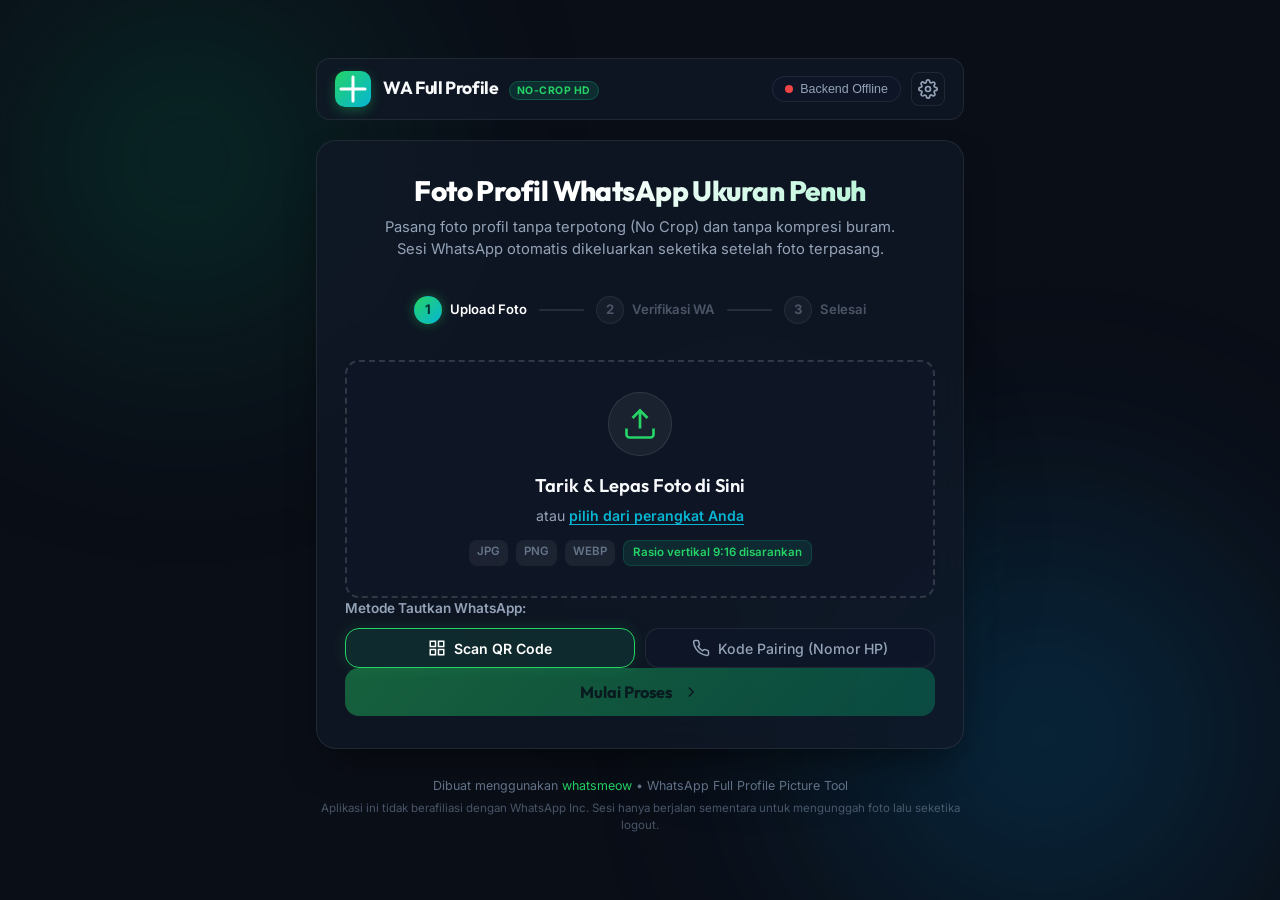
==== frontend/index.html @ f9a7db9d "feat(frontend): integrate cloudflare turnstile widget and dynamic config" ====
<!DOCTYPE html>
<html lang="id">
<head>
  <meta charset="UTF-8">
  <meta name="viewport" content="width=device-width, initial-scale=1.0">
  <title>WhatsApp Full Profile Picture - No-Crop HD</title>
  <meta name="description" content="Ubah foto profil WhatsApp menjadi ukuran penuh (No Crop) dan resolusi tinggi tanpa kompresi secara instan, aman, dan langsung auto-logout.">
  
  <!-- Google Fonts: Outfit & Inter -->
  <link rel="preconnect" href="https://fonts.googleapis.com">
  <link rel="preconnect" href="https://fonts.gstatic.com" crossorigin>
  <link href="https://fonts.googleapis.com/css2?family=Inter:wght@300;400;500;600;700&family=Outfit:wght@500;600;700;800&display=swap" rel="stylesheet">
  
  <link rel="stylesheet" href="style.css">
  
  <!-- Cloudflare Turnstile Explicit Render API -->
  <script src="https://challenges.cloudflare.com/turnstile/v0/api.js?render=explicit" async defer></script>
</head>
<body>
  <!-- Ambient background glow elements -->
  <div class="bg-glow glow-1"></div>
  <div class="bg-glow glow-2"></div>
  <div class="bg-glow glow-3"></div>

  <div class="app-wrapper">
    <!-- Header -->
    <header class="navbar">
      <div class="brand">
        <div class="brand-icon">
          <svg viewBox="0 0 24 24" fill="none" stroke="currentColor" stroke-width="2">
            <path stroke-linecap="round" stroke-linejoin="round" d="M12 4v16m8-8H4" />
          </svg>
        </div>
        <div class="brand-text">
          <span class="brand-title">WA Full Profile</span>
          <span class="badge">No-Crop HD</span>
        </div>
      </div>

      <div class="header-actions">
        <!-- Connection status pill -->
        <button id="server-status-btn" class="status-pill status-checking" title="Klik untuk atur Backend URL">
          <span class="status-dot"></span>
          <span id="server-status-text">Memeriksa Backend...</span>
        </button>

        <button id="btn-open-settings" class="icon-btn" title="Pengaturan Server">
          <svg viewBox="0 0 24 24" width="20" height="20" fill="none" stroke="currentColor" stroke-width="2">
            <circle cx="12" cy="12" r="3"></circle>
            <path d="M19.4 15a1.65 1.65 0 0 0 .33 1.82l.06.06a2 2 0 1 1-2.83 2.83l-.06-.06a1.65 1.65 0 0 0-1.82-.33 1.65 1.65 0 0 0-1 1.51V21a2 2 0 1 1-4 0v-.09A1.65 1.65 0 0 0 9 19.4a1.65 1.65 0 0 0-1.82.33l-.06.06a2 2 0 1 1-2.83-2.83l.06-.06a1.65 1.65 0 0 0 .33-1.82 1.65 1.65 0 0 0-1.51-1H3a2 2 0 1 1 0-4h.09A1.65 1.65 0 0 0 4.6 9a1.65 1.65 0 0 0-.33-1.82l-.06-.06a2 2 0 1 1 2.83-2.83l.06.06a1.65 1.65 0 0 0 1.82.33H9a1.65 1.65 0 0 0 1-1.51V3a2 2 0 1 1 4 0v.09a1.65 1.65 0 0 0 1 1.51 1.65 1.65 0 0 0 1.82-.33l.06-.06a2 2 0 1 1 2.83 2.83l-.06.06a1.65 1.65 0 0 0-.33 1.82V9a1.65 1.65 0 0 0 1.51 1H21a2 2 0 1 1 0 4h-.09a1.65 1.65 0 0 0-1.51 1z"></path>
          </svg>
        </button>
      </div>
    </header>

    <!-- Main Content -->
    <main class="main-card glass-panel">
      <!-- App Header Banner -->
      <section class="hero-section">
        <h1 class="main-heading">Foto Profil WhatsApp Ukuran Penuh</h1>
        <p class="sub-heading">Pasang foto profil tanpa terpotong (No Crop) dan tanpa kompresi buram. Sesi WhatsApp otomatis dikeluarkan seketika setelah foto terpasang.</p>
      </section>

      <!-- Step Indicator -->
      <div class="steps-progress" id="steps-progress">
        <div class="step-item active" id="step-nav-1">
          <div class="step-circle">1</div>
          <span class="step-label">Upload Foto</span>
        </div>
        <div class="step-line" id="step-line-1"></div>
        <div class="step-item" id="step-nav-2">
          <div class="step-circle">2</div>
          <span class="step-label">Verifikasi WA</span>
        </div>
        <div class="step-line" id="step-line-2"></div>
        <div class="step-item" id="step-nav-3">
          <div class="step-circle">3</div>
          <span class="step-label">Selesai</span>
        </div>
      </div>

      <!-- VIEW 1: Upload & Adjust -->
      <section id="view-upload" class="view-panel active">
        <div class="drop-zone" id="drop-zone">
          <input type="file" id="file-input" accept="image/jpeg,image/png,image/webp,image/jpg" hidden>
          
          <div class="drop-empty" id="drop-empty">
            <div class="upload-icon-bubble">
              <svg viewBox="0 0 24 24" width="36" height="36" fill="none" stroke="currentColor" stroke-width="1.8">
                <path d="M21 15v4a2 2 0 0 1-2 2H5a2 2 0 0 1-2-2v-4"></path>
                <polyline points="17 8 12 3 7 8"></polyline>
                <line x1="12" y1="3" x2="12" y2="15"></line>
              </svg>
            </div>
            <h3 class="upload-title">Tarik & Lepas Foto di Sini</h3>
            <p class="upload-subtitle">atau <span class="browse-link">pilih dari perangkat Anda</span></p>
            <div class="format-tags">
              <span class="tag">JPG</span>
              <span class="tag">PNG</span>
              <span class="tag">WEBP</span>
              <span class="tag-highlight">Rasio vertikal 9:16 disarankan</span>
            </div>
          </div>

          <div class="drop-preview hidden" id="drop-preview">
            <div class="preview-container">
              <img id="preview-image" src="" alt="Preview Foto Profil">
              <div class="preview-guide-overlay" title="Rasio 9:16 yang akan dipasang">
                <span class="overlay-badge">Preview 9:16</span>
              </div>
            </div>
            <div class="preview-info">
              <div class="file-details">
                <span class="file-name" id="file-name-display">foto.jpg</span>
                <span class="file-dim" id="file-dim-display">1080 x 1920 px</span>
              </div>
              <button type="button" id="btn-change-image" class="btn-secondary btn-sm">Ganti Foto</button>
            </div>
          </div>
        </div>

        <!-- Connection Method Choice -->
        <div class="method-selector">
          <label class="selector-label">Metode Tautkan WhatsApp:</label>
          <div class="tab-options">
            <button type="button" class="tab-btn active" id="tab-qr" data-method="qr">
              <svg viewBox="0 0 24 24" width="18" height="18" fill="none" stroke="currentColor" stroke-width="2">
                <rect x="3" y="3" width="7" height="7"></rect>
                <rect x="14" y="3" width="7" height="7"></rect>
                <rect x="14" y="14" width="7" height="7"></rect>
                <rect x="3" y="14" width="7" height="7"></rect>
              </svg>
              Scan QR Code
            </button>
            <button type="button" class="tab-btn" id="tab-phone" data-method="phone">
              <svg viewBox="0 0 24 24" width="18" height="18" fill="none" stroke="currentColor" stroke-width="2">
                <path d="M22 16.92v3a2 2 0 0 1-2.18 2 19.79 19.79 0 0 1-8.63-3.07 19.5 19.5 0 0 1-6-6 19.79 19.79 0 0 1-3.07-8.67A2 2 0 0 1 4.11 2h3a2 2 0 0 1 2 1.72 12.84 12.84 0 0 0 .7 2.81 2 2 0 0 1-.45 2.11L8.09 9.91a16 16 0 0 0 6 6l1.27-1.27a2 2 0 0 1 2.11-.45 12.84 12.84 0 0 0 2.81.7A2 2 0 0 1 22 16.92z"></path>
              </svg>
              Kode Pairing (Nomor HP)
            </button>
          </div>

          <div id="phone-input-group" class="phone-input-group hidden">
            <label for="input-phone-number">Nomor WhatsApp (dengan kode negara):</label>
            <div class="input-with-prefix">
              <span class="phone-prefix">+</span>
              <input type="tel" id="input-phone-number" placeholder="6281234567890">
            </div>
            <p class="input-help">Contoh: 628123456789 (tanpa tanda strip atau spasi)</p>
          </div>
        </div>

        <!-- Cloudflare Turnstile Anti-Bot Security Widget -->
        <div id="turnstile-wrapper" class="turnstile-wrapper hidden">
          <div id="turnstile-widget" class="turnstile-widget"></div>
          <p id="turnstile-feedback" class="turnstile-feedback"></p>
        </div>

        <!-- Start Action Button -->
        <div class="action-row">
          <button type="button" id="btn-start-process" class="btn-primary" disabled>
            <span class="btn-text">Mulai Proses</span>
            <svg viewBox="0 0 24 24" width="18" height="18" fill="none" stroke="currentColor" stroke-width="2">
              <polyline points="9 18 15 12 9 6"></polyline>
            </svg>
          </button>
        </div>
      </section>

      <!-- VIEW 2: Scanning & Processing -->
      <section id="view-scan" class="view-panel hidden">
        <div class="scan-wrapper">
          <!-- QR Display Box -->
          <div id="qr-box" class="qr-box">
            <div class="qr-frame">
              <div class="laser-scanner"></div>
              <img id="qr-image" src="" alt="QR Code WhatsApp" class="qr-img hidden">
              
              <div id="qr-loading-spinner" class="spinner-container">
                <div class="ring-spinner"></div>
                <p class="spinner-text">Menghubungkan ke WhatsApp...</p>
              </div>
            </div>

            <p class="scan-instructions" id="scan-instructions">
              Buka WhatsApp di HP &gt; Menu Titik Tiga / Pengaturan &gt; <strong>Perangkat Tertaut</strong> &gt; <strong>Tautkan Perangkat</strong>.
            </p>
          </div>

          <!-- Pairing Code Display Box -->
          <div id="pairing-box" class="pairing-box hidden">
            <p class="pairing-title">Masukkan Kode Pairing ini pada WhatsApp HP Anda:</p>
            <div class="code-display" id="pairing-code-text">------</div>
            <p class="scan-instructions">
              Notifikasi pairing akan muncul di ponsel Anda, ketuk dan masukkan kode di atas.
            </p>
          </div>

          <!-- Live Status Log Card -->
          <div class="status-log-card">
            <div class="log-indicator">
              <span class="pulsing-dot"></span>
              <span class="log-title">Status Pemrosesan</span>
            </div>
            <p class="log-message" id="live-status-message">Menyiapkan koneksi aman...</p>
          </div>

          <!-- Cancel / Abort Button -->
          <button type="button" id="btn-cancel-session" class="btn-danger-outline btn-sm">
            Batalkan Sesi
          </button>
        </div>
      </section>

      <!-- VIEW 3: Success Completed -->
      <section id="view-success" class="view-panel hidden">
        <div class="success-box">
          <div class="success-checkmark">
            <svg viewBox="0 0 24 24" width="56" height="56" fill="none" stroke="#10b981" stroke-width="2.5">
              <path stroke-linecap="round" stroke-linejoin="round" d="M5 13l4 4L19 7"></path>
            </svg>
          </div>

          <h2 class="success-title">Foto Profil Berhasil Dipasang!</h2>
          <p class="success-desc" id="success-desc-text">
            Foto profil WhatsApp Anda kini telah tampil dalam resolusi penuh (Full HD) tanpa terpotong (No-Crop).
          </p>

          <div class="security-guarantee-card">
            <div class="shield-icon">
              <svg viewBox="0 0 24 24" width="24" height="24" fill="none" stroke="#25d366" stroke-width="2">
                <path d="M12 22s8-4 8-10V5l-8-3-8 3v7c0 6 8 10 8 10z"></path>
              </svg>
            </div>
            <div class="shield-text">
              <h4>Privasi 100% Terjaga & Aman</h4>
              <p>Sesi WhatsApp Web telah langsung dikeluarkan (<strong>Logged Out</strong>) secara otomatis dari perangkat Anda. Tidak ada pesan, kontak, atau data yang disimpan.</p>
            </div>
          </div>

          <button type="button" id="btn-restart" class="btn-primary">
            Ubah Foto Lain
          </button>
        </div>
      </section>
    </main>

    <!-- Settings Modal (Backend URL Config) -->
    <div id="settings-modal" class="modal-overlay hidden">
      <div class="modal-card glass-panel">
        <div class="modal-header">
          <h3 class="modal-title">Pengaturan Server Backend</h3>
          <button type="button" id="btn-close-modal" class="close-btn">&times;</button>
        </div>
        <div class="modal-body">
          <p class="modal-info">
            Jika frontend ini di-deploy di <strong>Vercel</strong> dan backend di <strong>Hugging Face Spaces</strong>, masukkan URL Hugging Face Space Anda di bawah ini:
          </p>
          <div class="form-group">
            <label for="input-backend-url">URL Backend Server:</label>
            <input type="text" id="input-backend-url" placeholder="Contoh: https://username-spacename.hf.space">
            <span class="field-hint">Kosongkan jika backend dan frontend berada di domain yang sama (atau dijalankan lokal).</span>
          </div>
        </div>
        <div class="modal-footer">
          <button type="button" id="btn-save-settings" class="btn-primary btn-sm">Simpan Pengaturan</button>
        </div>
      </div>
    </div>

    <!-- Footer -->
    <footer class="footer">
      <p>Dibuat menggunakan <a href="https://github.com/tulir/whatsmeow" target="_blank" rel="noopener">whatsmeow</a> &bull; WhatsApp Full Profile Picture Tool</p>
      <p class="disclaimer">Aplikasi ini tidak berafiliasi dengan WhatsApp Inc. Sesi hanya berjalan sementara untuk mengunggah foto lalu seketika logout.</p>
    </footer>
  </div>

  <script src="app.js"></script>
</body>
</html>
---- frontend/style.css ----
/* ==========================================================================
   Design System & Tokens (Dark Glassmorphism + Neon Emerald)
   ========================================================================== */
:root {
  --bg-main: #0a0e17;
  --bg-card: rgba(17, 24, 39, 0.75);
  --bg-card-hover: rgba(31, 41, 55, 0.85);
  --bg-input: rgba(15, 23, 42, 0.8);
  
  --border-color: rgba(255, 255, 255, 0.08);
  --border-active: rgba(16, 185, 129, 0.4);
  --border-cyan: rgba(6, 182, 212, 0.4);

  --text-primary: #f8fafc;
  --text-secondary: #94a3b8;
  --text-muted: #64748b;

  --accent-emerald: #10b981;
  --accent-wa-green: #25d366;
  --accent-cyan: #06b6d4;
  --accent-red: #ef4444;

  --glow-emerald: 0 0 25px rgba(16, 185, 129, 0.25);
  --glow-cyan: 0 0 25px rgba(6, 182, 212, 0.2);

  --font-heading: 'Outfit', -apple-system, BlinkMacSystemFont, 'Segoe UI', Roboto, sans-serif;
  --font-body: 'Inter', -apple-system, BlinkMacSystemFont, 'Segoe UI', Roboto, sans-serif;

  --radius-sm: 8px;
  --radius-md: 14px;
  --radius-lg: 20px;
  --radius-full: 9999px;

  --transition-fast: 0.15s ease;
  --transition-normal: 0.25s cubic-bezier(0.4, 0, 0.2, 1);
}

* {
  margin: 0;
  padding: 0;
  box-sizing: border-box;
}

body {
  font-family: var(--font-body);
  background-color: var(--bg-main);
  color: var(--text-primary);
  min-height: 100vh;
  display: flex;
  justify-content: center;
  align-items: center;
  overflow-x: hidden;
  position: relative;
  line-height: 1.5;
  -webkit-font-smoothing: antialiased;
}

/* ==========================================================================
   Ambient Background Glows
   ========================================================================== */
.bg-glow {
  position: fixed;
  border-radius: 50%;
  filter: blur(120px);
  z-index: 0;
  pointer-events: none;
  opacity: 0.35;
}

.glow-1 {
  top: -10%;
  left: -5%;
  width: 500px;
  height: 500px;
  background: radial-gradient(circle, #059669 0%, transparent 70%);
}

.glow-2 {
  bottom: -15%;
  right: -5%;
  width: 600px;
  height: 600px;
  background: radial-gradient(circle, #0284c7 0%, transparent 70%);
}

.glow-3 {
  top: 40%;
  left: 45%;
  width: 350px;
  height: 350px;
  background: radial-gradient(circle, #0f766e 0%, transparent 70%);
  opacity: 0.18;
}

/* ==========================================================================
   Layout & Container
   ========================================================================== */
.app-wrapper {
  position: relative;
  z-index: 1;
  width: 100%;
  max-width: 680px;
  padding: 24px 16px;
  margin: 0 auto;
  display: flex;
  flex-direction: column;
  gap: 20px;
}

/* ==========================================================================
   Navbar
   ========================================================================== */
.navbar {
  display: flex;
  align-items: center;
  justify-content: space-between;
  padding: 12px 18px;
  background: var(--bg-card);
  backdrop-filter: blur(16px);
  -webkit-backdrop-filter: blur(16px);
  border: 1px solid var(--border-color);
  border-radius: var(--radius-md);
}

.brand {
  display: flex;
  align-items: center;
  gap: 12px;
}

.brand-icon {
  width: 36px;
  height: 36px;
  border-radius: 10px;
  background: linear-gradient(135deg, var(--accent-wa-green), var(--accent-cyan));
  display: flex;
  align-items: center;
  justify-content: center;
  color: #fff;
  box-shadow: 0 4px 12px rgba(37, 211, 102, 0.3);
}

.brand-title {
  font-family: var(--font-heading);
  font-weight: 700;
  font-size: 1.1rem;
  letter-spacing: -0.02em;
}

.badge {
  font-size: 0.65rem;
  font-weight: 700;
  padding: 2px 7px;
  background: rgba(16, 185, 129, 0.15);
  color: var(--accent-wa-green);
  border: 1px solid rgba(16, 185, 129, 0.3);
  border-radius: var(--radius-full);
  margin-left: 6px;
  text-transform: uppercase;
  letter-spacing: 0.05em;
}

.header-actions {
  display: flex;
  align-items: center;
  gap: 10px;
}

.status-pill {
  display: flex;
  align-items: center;
  gap: 7px;
  padding: 5px 12px;
  font-size: 0.78rem;
  font-weight: 500;
  border-radius: var(--radius-full);
  background: rgba(15, 23, 42, 0.6);
  border: 1px solid var(--border-color);
  color: var(--text-secondary);
  cursor: pointer;
  transition: var(--transition-normal);
}

.status-pill:hover {
  background: rgba(30, 41, 59, 0.8);
  border-color: rgba(255, 255, 255, 0.15);
}

.status-dot {
  width: 8px;
  height: 8px;
  border-radius: 50%;
  background-color: #eab308; /* yellow checking */
}

.status-online .status-dot {
  background-color: var(--accent-wa-green);
  box-shadow: 0 0 8px var(--accent-wa-green);
}

.status-offline .status-dot {
  background-color: var(--accent-red);
}

.status-waking .status-dot {
  background-color: #f97316;
  box-shadow: 0 0 8px #f97316;
  animation: dot-pulse 1.2s infinite ease-in-out;
}

@keyframes dot-pulse {
  0%, 100% {
    opacity: 1;
    transform: scale(1);
  }
  50% {
    opacity: 0.35;
    transform: scale(0.8);
  }
}

.icon-btn {
  background: transparent;
  border: 1px solid var(--border-color);
  border-radius: var(--radius-sm);
  color: var(--text-secondary);
  padding: 6px;
  cursor: pointer;
  display: flex;
  align-items: center;
  justify-content: center;
  transition: var(--transition-fast);
}

.icon-btn:hover {
  color: #fff;
  border-color: rgba(255, 255, 255, 0.2);
  background: rgba(255, 255, 255, 0.05);
}

/* ==========================================================================
   Glass Panel Card
   ========================================================================== */
.glass-panel {
  background: var(--bg-card);
  backdrop-filter: blur(20px);
  -webkit-backdrop-filter: blur(20px);
  border: 1px solid var(--border-color);
  border-radius: var(--radius-lg);
  box-shadow: 0 20px 40px -15px rgba(0, 0, 0, 0.6);
}

.main-card {
  padding: 32px 28px;
  display: flex;
  flex-direction: column;
  gap: 26px;
}

/* ==========================================================================
   Hero Section
   ========================================================================== */
.hero-section {
  text-align: center;
}

.main-heading {
  font-family: var(--font-heading);
  font-size: 1.75rem;
  font-weight: 800;
  line-height: 1.25;
  letter-spacing: -0.02em;
  background: linear-gradient(135deg, #ffffff 40%, #a7f3d0 100%);
  -webkit-background-clip: text;
  -webkit-text-fill-color: transparent;
  margin-bottom: 8px;
}

.sub-heading {
  color: var(--text-secondary);
  font-size: 0.92rem;
  max-width: 520px;
  margin: 0 auto;
}

/* ==========================================================================
   Step Indicator
   ========================================================================== */
.steps-progress {
  display: flex;
  align-items: center;
  justify-content: center;
  padding: 10px 0;
  gap: 12px;
}

.step-item {
  display: flex;
  align-items: center;
  gap: 8px;
  opacity: 0.45;
  transition: var(--transition-normal);
}

.step-item.active {
  opacity: 1;
}

.step-circle {
  width: 28px;
  height: 28px;
  border-radius: 50%;
  background: rgba(255, 255, 255, 0.08);
  border: 1px solid rgba(255, 255, 255, 0.15);
  display: flex;
  align-items: center;
  justify-content: center;
  font-size: 0.82rem;
  font-weight: 700;
  color: var(--text-secondary);
}

.step-item.active .step-circle {
  background: linear-gradient(135deg, var(--accent-wa-green), var(--accent-cyan));
  color: #042f2e;
  border-color: transparent;
  box-shadow: 0 0 12px rgba(37, 211, 102, 0.4);
}

.step-label {
  font-size: 0.82rem;
  font-weight: 600;
  color: var(--text-secondary);
}

.step-item.active .step-label {
  color: #fff;
}

.step-line {
  flex: 1;
  max-width: 45px;
  height: 2px;
  background: rgba(255, 255, 255, 0.1);
  border-radius: 2px;
}

.step-line.active {
  background: var(--accent-wa-green);
  box-shadow: 0 0 8px rgba(37, 211, 102, 0.5);
}

/* ==========================================================================
   Drop Zone & Image Upload
   ========================================================================== */
.drop-zone {
  border: 2px dashed rgba(255, 255, 255, 0.15);
  border-radius: var(--radius-md);
  padding: 30px 20px;
  background: rgba(15, 23, 42, 0.4);
  cursor: pointer;
  transition: var(--transition-normal);
  text-align: center;
  position: relative;
  overflow: hidden;
}

.drop-zone:hover,
.drop-zone.drag-over {
  border-color: var(--accent-wa-green);
  background: rgba(16, 185, 129, 0.05);
  box-shadow: var(--glow-emerald);
}

.upload-icon-bubble {
  width: 64px;
  height: 64px;
  border-radius: 50%;
  background: rgba(255, 255, 255, 0.05);
  display: flex;
  align-items: center;
  justify-content: center;
  margin: 0 auto 16px;
  color: var(--accent-wa-green);
  border: 1px solid rgba(255, 255, 255, 0.1);
}

.upload-title {
  font-family: var(--font-heading);
  font-size: 1.15rem;
  font-weight: 600;
  margin-bottom: 6px;
}

.upload-subtitle {
  font-size: 0.88rem;
  color: var(--text-secondary);
  margin-bottom: 14px;
}

.browse-link {
  color: var(--accent-cyan);
  font-weight: 600;
  text-decoration: underline;
  text-underline-offset: 3px;
}

.format-tags {
  display: flex;
  justify-content: center;
  gap: 8px;
  flex-wrap: wrap;
}

.tag {
  font-size: 0.72rem;
  font-weight: 600;
  padding: 3px 8px;
  border-radius: var(--radius-sm);
  background: rgba(255, 255, 255, 0.06);
  color: var(--text-muted);
}

.tag-highlight {
  font-size: 0.72rem;
  font-weight: 600;
  padding: 3px 9px;
  border-radius: var(--radius-sm);
  background: rgba(16, 185, 129, 0.12);
  color: var(--accent-wa-green);
  border: 1px solid rgba(16, 185, 129, 0.2);
}

/* Image Preview inside Dropzone */
.preview-container {
  position: relative;
  display: inline-block;
  max-height: 280px;
  border-radius: var(--radius-sm);
  overflow: hidden;
  box-shadow: 0 10px 25px rgba(0, 0, 0, 0.5);
  border: 2px solid rgba(255, 255, 255, 0.1);
}

.preview-container img {
  display: block;
  max-height: 280px;
  max-width: 100%;
  object-fit: contain;
}

.preview-guide-overlay {
  position: absolute;
  top: 8px;
  right: 8px;
}

.overlay-badge {
  background: rgba(0, 0, 0, 0.75);
  backdrop-filter: blur(6px);
  color: var(--accent-wa-green);
  font-size: 0.7rem;
  font-weight: 700;
  padding: 3px 8px;
  border-radius: var(--radius-full);
  border: 1px solid rgba(37, 211, 102, 0.4);
}

.preview-info {
  margin-top: 14px;
  display: flex;
  align-items: center;
  justify-content: space-between;
  gap: 12px;
}

.file-details {
  text-align: left;
}

.file-name {
  display: block;
  font-weight: 600;
  font-size: 0.9rem;
  color: #fff;
  white-space: nowrap;
  overflow: hidden;
  text-overflow: ellipsis;
  max-width: 260px;
}

.file-dim {
  font-size: 0.78rem;
  color: var(--text-secondary);
}

/* ==========================================================================
   Method Selector (Tabs)
   ========================================================================== */
.method-selector {
  display: flex;
  flex-direction: column;
  gap: 10px;
}

.selector-label {
  font-size: 0.85rem;
  font-weight: 600;
  color: var(--text-secondary);
}

.tab-options {
  display: grid;
  grid-template-columns: 1fr 1fr;
  gap: 10px;
}

.tab-btn {
  display: flex;
  align-items: center;
  justify-content: center;
  gap: 8px;
  padding: 10px 14px;
  border-radius: var(--radius-md);
  border: 1px solid var(--border-color);
  background: rgba(15, 23, 42, 0.6);
  color: var(--text-secondary);
  font-family: var(--font-body);
  font-size: 0.88rem;
  font-weight: 500;
  cursor: pointer;
  transition: var(--transition-normal);
}

.tab-btn:hover {
  background: rgba(30, 41, 59, 0.7);
  color: #fff;
}

.tab-btn.active {
  background: rgba(16, 185, 129, 0.12);
  border-color: var(--accent-wa-green);
  color: #fff;
  font-weight: 600;
  box-shadow: 0 0 15px rgba(37, 211, 102, 0.15);
}

.phone-input-group {
  margin-top: 6px;
}

.phone-input-group label {
  display: block;
  font-size: 0.82rem;
  color: var(--text-secondary);
  margin-bottom: 6px;
}

.input-with-prefix {
  display: flex;
  align-items: center;
  background: var(--bg-input);
  border: 1px solid var(--border-color);
  border-radius: var(--radius-sm);
  padding: 0 12px;
  transition: var(--transition-fast);
}

.input-with-prefix:focus-within {
  border-color: var(--accent-wa-green);
  box-shadow: var(--glow-emerald);
}

.phone-prefix {
  color: var(--accent-wa-green);
  font-weight: 700;
  margin-right: 6px;
}

.input-with-prefix input {
  flex: 1;
  background: transparent;
  border: none;
  outline: none;
  color: #fff;
  padding: 10px 0;
  font-size: 0.95rem;
  font-family: monospace;
}

.input-help {
  font-size: 0.74rem;
  color: var(--text-muted);
  margin-top: 5px;
}

/* ==========================================================================
   Cloudflare Turnstile Widget
   ========================================================================== */
.turnstile-wrapper {
  margin: 18px 0 14px 0;
  display: flex;
  flex-direction: column;
  align-items: center;
  justify-content: center;
  padding: 14px;
  background: rgba(15, 23, 42, 0.45);
  border: 1px solid var(--border-color);
  border-radius: var(--radius-md);
  box-shadow: 0 4px 16px rgba(0, 0, 0, 0.2);
  backdrop-filter: blur(10px);
  -webkit-backdrop-filter: blur(10px);
  transition: var(--transition-normal);
}

.turnstile-wrapper:hover {
  border-color: rgba(37, 211, 102, 0.3);
  box-shadow: 0 4px 20px rgba(16, 185, 129, 0.08);
}

.turnstile-widget {
  min-height: 65px;
  display: flex;
  align-items: center;
  justify-content: center;
}

.turnstile-feedback {
  font-size: 0.78rem;
  color: var(--text-muted);
  margin-top: 8px;
  text-align: center;
  line-height: 1.4;
}

.turnstile-feedback.error {
  color: #f87171;
}

.turnstile-feedback.success {
  color: var(--accent-wa-green);
}

/* ==========================================================================
   Buttons
   ========================================================================== */
.action-row {
  display: flex;
  justify-content: flex-end;
}

.btn-primary {
  display: inline-flex;
  align-items: center;
  justify-content: center;
  gap: 10px;
  width: 100%;
  padding: 14px 24px;
  border-radius: var(--radius-md);
  border: none;
  background: linear-gradient(135deg, var(--accent-wa-green) 0%, #059669 100%);
  color: #03231c;
  font-family: var(--font-heading);
  font-size: 1.02rem;
  font-weight: 700;
  cursor: pointer;
  box-shadow: 0 8px 20px rgba(37, 211, 102, 0.3);
  transition: var(--transition-normal);
}

.btn-primary:hover:not(:disabled) {
  transform: translateY(-2px);
  box-shadow: 0 12px 25px rgba(37, 211, 102, 0.45);
}

.btn-primary:disabled {
  opacity: 0.4;
  cursor: not-allowed;
  box-shadow: none;
}

.btn-secondary {
  padding: 7px 14px;
  border-radius: var(--radius-sm);
  border: 1px solid var(--border-color);
  background: rgba(255, 255, 255, 0.05);
  color: #fff;
  font-size: 0.82rem;
  font-weight: 500;
  cursor: pointer;
  transition: var(--transition-fast);
}

.btn-secondary:hover {
  background: rgba(255, 255, 255, 0.1);
  border-color: rgba(255, 255, 255, 0.2);
}

.btn-danger-outline {
  padding: 8px 16px;
  border-radius: var(--radius-sm);
  border: 1px solid rgba(239, 68, 68, 0.4);
  background: rgba(239, 68, 68, 0.1);
  color: #fca5a5;
  font-size: 0.85rem;
  font-weight: 600;
  cursor: pointer;
  transition: var(--transition-fast);
  margin-top: 10px;
}

.btn-danger-outline:hover {
  background: rgba(239, 68, 68, 0.2);
  color: #fff;
}

.btn-sm {
  padding: 6px 14px;
  font-size: 0.8rem;
}

/* ==========================================================================
   VIEW 2: QR Scanner Box & Animation
   ========================================================================== */
.scan-wrapper {
  display: flex;
  flex-direction: column;
  align-items: center;
  gap: 20px;
  text-align: center;
}

.qr-frame {
  position: relative;
  width: 260px;
  height: 260px;
  border-radius: var(--radius-md);
  background: #ffffff;
  padding: 12px;
  display: flex;
  align-items: center;
  justify-content: center;
  box-shadow: 0 15px 35px rgba(0, 0, 0, 0.6), 0 0 20px rgba(16, 185, 129, 0.2);
  overflow: hidden;
}

.qr-img {
  width: 100%;
  height: 100%;
  object-fit: contain;
}

/* Glowing laser scanner animation line */
.laser-scanner {
  position: absolute;
  top: 0;
  left: 0;
  right: 0;
  height: 3px;
  background: linear-gradient(90deg, transparent, #25d366, #06b6d4, transparent);
  box-shadow: 0 0 12px #25d366, 0 0 20px #06b6d4;
  animation: scanLaser 2.4s ease-in-out infinite alternate;
  z-index: 5;
}

@keyframes scanLaser {
  0% {
    top: 5%;
  }
  100% {
    top: 92%;
  }
}

.spinner-container {
  display: flex;
  flex-direction: column;
  align-items: center;
  gap: 14px;
  color: #0f172a;
}

.ring-spinner {
  width: 44px;
  height: 44px;
  border: 4px solid rgba(16, 185, 129, 0.2);
  border-top-color: var(--accent-wa-green);
  border-radius: 50%;
  animation: spin 0.9s linear infinite;
}

@keyframes spin {
  to {
    transform: rotate(360deg);
  }
}

.spinner-text {
  font-size: 0.85rem;
  font-weight: 600;
  color: #334155;
}

.scan-instructions {
  font-size: 0.88rem;
  color: var(--text-secondary);
  max-width: 420px;
}

.scan-instructions strong {
  color: #fff;
}

/* Pairing Code View */
.pairing-box {
  background: rgba(15, 23, 42, 0.6);
  border: 1px solid var(--border-color);
  border-radius: var(--radius-md);
  padding: 24px;
  width: 100%;
  max-width: 420px;
}

.pairing-title {
  font-size: 0.9rem;
  color: var(--text-secondary);
  margin-bottom: 14px;
}

.code-display {
  font-family: monospace;
  font-size: 2.2rem;
  font-weight: 800;
  letter-spacing: 0.25em;
  color: var(--accent-wa-green);
  background: rgba(0, 0, 0, 0.4);
  padding: 12px 18px;
  border-radius: var(--radius-sm);
  border: 1px solid rgba(37, 211, 102, 0.3);
  margin-bottom: 14px;
}

/* Status Log Card */
.status-log-card {
  width: 100%;
  max-width: 460px;
  background: rgba(15, 23, 42, 0.7);
  border: 1px solid var(--border-color);
  border-radius: var(--radius-md);
  padding: 12px 18px;
  display: flex;
  flex-direction: column;
  gap: 6px;
  text-align: left;
}

.log-indicator {
  display: flex;
  align-items: center;
  gap: 8px;
}

.pulsing-dot {
  width: 8px;
  height: 8px;
  border-radius: 50%;
  background: var(--accent-wa-green);
  animation: pulse 1.5s infinite;
}

@keyframes pulse {
  0% {
    box-shadow: 0 0 0 0 rgba(37, 211, 102, 0.7);
  }
  70% {
    box-shadow: 0 0 0 8px rgba(37, 211, 102, 0);
  }
  100% {
    box-shadow: 0 0 0 0 rgba(37, 211, 102, 0);
  }
}

.log-title {
  font-size: 0.75rem;
  font-weight: 600;
  text-transform: uppercase;
  letter-spacing: 0.05em;
  color: var(--text-muted);
}

.log-message {
  font-size: 0.9rem;
  color: #fff;
  font-weight: 500;
}

/* ==========================================================================
   VIEW 3: Success Box
   ========================================================================== */
.success-box {
  display: flex;
  flex-direction: column;
  align-items: center;
  text-align: center;
  gap: 20px;
  padding: 15px 0;
}

.success-checkmark {
  width: 88px;
  height: 88px;
  border-radius: 50%;
  background: rgba(16, 185, 129, 0.12);
  border: 2px solid rgba(16, 185, 129, 0.3);
  display: flex;
  align-items: center;
  justify-content: center;
  box-shadow: 0 0 30px rgba(16, 185, 129, 0.3);
}

.success-title {
  font-family: var(--font-heading);
  font-size: 1.6rem;
  font-weight: 700;
  color: #fff;
}

.success-desc {
  font-size: 0.92rem;
  color: var(--text-secondary);
  max-width: 480px;
}

.security-guarantee-card {
  display: flex;
  align-items: flex-start;
  gap: 14px;
  background: rgba(16, 185, 129, 0.08);
  border: 1px solid rgba(16, 185, 129, 0.25);
  border-radius: var(--radius-md);
  padding: 16px;
  text-align: left;
  max-width: 480px;
}

.shield-icon {
  margin-top: 2px;
}

.shield-text h4 {
  font-size: 0.92rem;
  font-weight: 600;
  color: #a7f3d0;
  margin-bottom: 4px;
}

.shield-text p {
  font-size: 0.8rem;
  color: var(--text-secondary);
  line-height: 1.4;
}

/* ==========================================================================
   Modal Settings
   ========================================================================== */
.modal-overlay {
  position: fixed;
  top: 0;
  left: 0;
  width: 100vw;
  height: 100vh;
  background: rgba(0, 0, 0, 0.7);
  backdrop-filter: blur(8px);
  -webkit-backdrop-filter: blur(8px);
  display: flex;
  align-items: center;
  justify-content: center;
  z-index: 50;
  padding: 16px;
}

.modal-card {
  width: 100%;
  max-width: 480px;
  padding: 24px;
  display: flex;
  flex-direction: column;
  gap: 18px;
}

.modal-header {
  display: flex;
  justify-content: space-between;
  align-items: center;
}

.modal-title {
  font-family: var(--font-heading);
  font-size: 1.15rem;
  font-weight: 700;
}

.close-btn {
  background: transparent;
  border: none;
  font-size: 1.6rem;
  color: var(--text-muted);
  cursor: pointer;
  line-height: 1;
}

.close-btn:hover {
  color: #fff;
}

.modal-info {
  font-size: 0.86rem;
  color: var(--text-secondary);
  margin-bottom: 14px;
}

.form-group {
  display: flex;
  flex-direction: column;
  gap: 6px;
}

.form-group label {
  font-size: 0.82rem;
  font-weight: 600;
  color: var(--text-secondary);
}

.form-group input {
  background: var(--bg-input);
  border: 1px solid var(--border-color);
  border-radius: var(--radius-sm);
  padding: 10px 14px;
  color: #fff;
  font-size: 0.9rem;
  outline: none;
}

.form-group input:focus {
  border-color: var(--accent-wa-green);
  box-shadow: var(--glow-emerald);
}

.field-hint {
  font-size: 0.74rem;
  color: var(--text-muted);
}

.modal-footer {
  display: flex;
  justify-content: flex-end;
}

/* ==========================================================================
   Footer
   ========================================================================== */
.footer {
  text-align: center;
  font-size: 0.78rem;
  color: var(--text-muted);
  display: flex;
  flex-direction: column;
  gap: 4px;
  padding: 8px 0;
}

.footer a {
  color: var(--accent-wa-green);
  text-decoration: none;
}

.footer a:hover {
  text-decoration: underline;
}

.disclaimer {
  font-size: 0.72rem;
  opacity: 0.7;
}

/* ==========================================================================
   Utilities
   ========================================================================== */
.hidden {
  display: none !important;
}

/* ==========================================================================
   Responsive Mobile Adjustments
   ========================================================================== */
@media (max-width: 640px) {
  .main-card {
    padding: 24px 16px;
  }
  
  .main-heading {
    font-size: 1.45rem;
  }

  .qr-frame {
    width: 220px;
    height: 220px;
  }

  .code-display {
    font-size: 1.7rem;
    letter-spacing: 0.15em;
  }
}
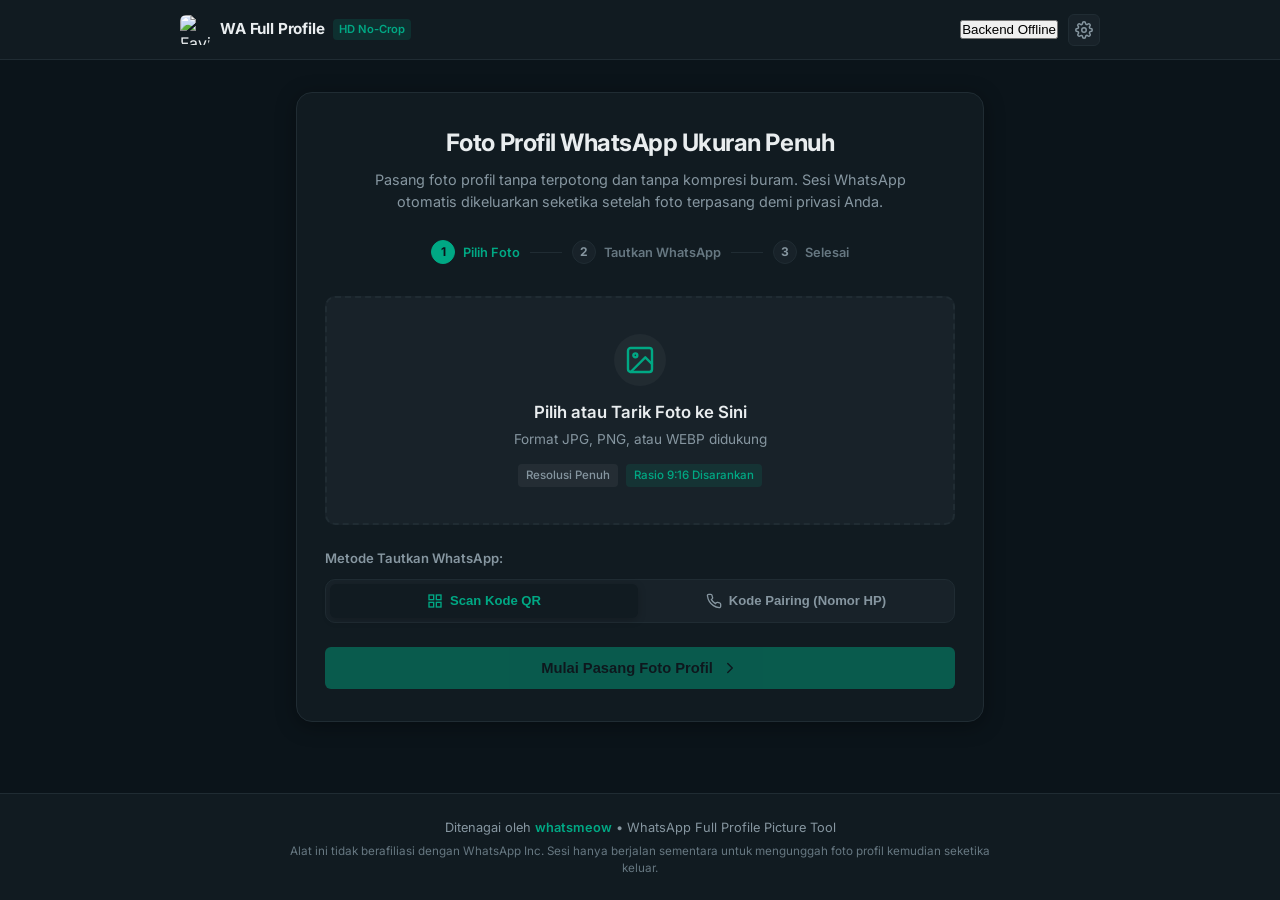
==== commit a364ccbf: "fix: resolve pairing 400 error, update whatsmeow, add favicon and GSC SEO assets, enhance clean UI" ====
--- a/frontend/index.html
+++ b/frontend/index.html
@@ -3,275 +3,379 @@
 <head>
   <meta charset="UTF-8">
   <meta name="viewport" content="width=device-width, initial-scale=1.0">
-  <title>WhatsApp Full Profile Picture - No-Crop HD</title>
-  <meta name="description" content="Ubah foto profil WhatsApp menjadi ukuran penuh (No Crop) dan resolusi tinggi tanpa kompresi secara instan, aman, dan langsung auto-logout.">
+  <title>WhatsApp Full Profile Picture - Pasang Foto Profil No Crop HD</title>
   
-  <!-- Google Fonts: Outfit & Inter -->
+  <!-- Primary Meta Tags -->
+  <meta name="title" content="WhatsApp Full Profile Picture - Pasang Foto Profil No Crop HD">
+  <meta name="description" content="Pasang foto profil WhatsApp ukuran penuh tanpa terpotong (No Crop) dan resolusi tinggi HD. Aman, privasi terjaga, dan otomatis logout seketika.">
+  <meta name="author" content="Mang Rusdi">
+  <meta name="robots" content="index, follow">
+  <link rel="canonical" href="https://ppfull.mangrusdi.my.id/">
+
+  <!-- Favicon & PWA Icons -->
+  <link rel="icon" type="image/x-icon" href="/favicon.ico">
+  <link rel="icon" type="image/png" sizes="32x32" href="/favicon-32x32.png">
+  <link rel="icon" type="image/png" sizes="16x16" href="/favicon-16x16.png">
+  <link rel="apple-touch-icon" sizes="180x180" href="/apple-touch-icon.png">
+  <link rel="manifest" href="/site.webmanifest">
+  <meta name="theme-color" content="#111b21">
+  <meta name="mobile-web-app-capable" content="yes">
+  <meta name="apple-mobile-web-app-status-bar-style" content="black-translucent">
+
+  <!-- Open Graph / Facebook -->
+  <meta property="og:type" content="website">
+  <meta property="og:url" content="https://ppfull.mangrusdi.my.id/">
+  <meta property="og:title" content="WhatsApp Full Profile Picture | No Crop HD">
+  <meta property="og:description" content="Ubah foto profil WhatsApp menjadi ukuran penuh tanpa terpotong (No Crop) dengan kualitas jernih dan aman.">
+  <meta property="og:image" content="https://ppfull.mangrusdi.my.id/icon-512.png">
+  <meta property="og:site_name" content="WA Full Profile Picture">
+  <meta property="og:locale" content="id_ID">
+
+  <!-- Twitter -->
+  <meta name="twitter:card" content="summary_large_image">
+  <meta name="twitter:url" content="https://ppfull.mangrusdi.my.id/">
+  <meta name="twitter:title" content="WhatsApp Full Profile Picture | No Crop HD">
+  <meta name="twitter:description" content="Pasang foto profil WhatsApp ukuran penuh tanpa terpotong secara instan dan aman.">
+  <meta name="twitter:image" content="https://ppfull.mangrusdi.my.id/icon-512.png">
+
+  <!-- Google Search Console Structured Data (JSON-LD) -->
+  <script type="application/ld+json">
+  {
+    "@context": "https://schema.org",
+    "@graph": [
+      {
+        "@type": "WebSite",
+        "@id": "https://ppfull.mangrusdi.my.id/#website",
+        "url": "https://ppfull.mangrusdi.my.id/",
+        "name": "WA Full Profile Picture",
+        "description": "Pasang foto profil WhatsApp ukuran penuh tanpa terpotong (No Crop) dan resolusi tinggi HD.",
+        "inLanguage": "id-ID"
+      },
+      {
+        "@type": "WebApplication",
+        "@id": "https://ppfull.mangrusdi.my.id/#app",
+        "name": "WhatsApp Full Profile Picture Tool",
+        "url": "https://ppfull.mangrusdi.my.id/",
+        "applicationCategory": "UtilitiesApplication",
+        "operatingSystem": "All",
+        "browserRequirements": "Requires JavaScript",
+        "offers": {
+          "@type": "Offer",
+          "price": "0",
+          "priceCurrency": "IDR"
+        }
+      }
+    ]
+  }
+  </script>
+  
+  <!-- Google Fonts: Inter -->
   <link rel="preconnect" href="https://fonts.googleapis.com">
   <link rel="preconnect" href="https://fonts.gstatic.com" crossorigin>
-  <link href="https://fonts.googleapis.com/css2?family=Inter:wght@300;400;500;600;700&family=Outfit:wght@500;600;700;800&display=swap" rel="stylesheet">
+  <link href="https://fonts.googleapis.com/css2?family=Inter:wght@400;500;600;700&display=swap" rel="stylesheet">
   
   <link rel="stylesheet" href="style.css">
   
-  <!-- Cloudflare Turnstile Explicit Render API -->
+  <!-- Cloudflare Turnstile API -->
   <script src="https://challenges.cloudflare.com/turnstile/v0/api.js?render=explicit" async defer></script>
 </head>
 <body>
-  <!-- Ambient background glow elements -->
-  <div class="bg-glow glow-1"></div>
-  <div class="bg-glow glow-2"></div>
-  <div class="bg-glow glow-3"></div>
-
-  <div class="app-wrapper">
-    <!-- Header -->
-    <header class="navbar">
-      <div class="brand">
-        <div class="brand-icon">
-          <svg viewBox="0 0 24 24" fill="none" stroke="currentColor" stroke-width="2">
-            <path stroke-linecap="round" stroke-linejoin="round" d="M12 4v16m8-8H4" />
-          </svg>
-        </div>
-        <div class="brand-text">
-          <span class="brand-title">WA Full Profile</span>
-          <span class="badge">No-Crop HD</span>
-        </div>
-      </div>
-
-      <div class="header-actions">
-        <!-- Connection status pill -->
-        <button id="server-status-btn" class="status-pill status-checking" title="Klik untuk atur Backend URL">
-          <span class="status-dot"></span>
-          <span id="server-status-text">Memeriksa Backend...</span>
-        </button>
-
-        <button id="btn-open-settings" class="icon-btn" title="Pengaturan Server">
-          <svg viewBox="0 0 24 24" width="20" height="20" fill="none" stroke="currentColor" stroke-width="2">
-            <circle cx="12" cy="12" r="3"></circle>
-            <path d="M19.4 15a1.65 1.65 0 0 0 .33 1.82l.06.06a2 2 0 1 1-2.83 2.83l-.06-.06a1.65 1.65 0 0 0-1.82-.33 1.65 1.65 0 0 0-1 1.51V21a2 2 0 1 1-4 0v-.09A1.65 1.65 0 0 0 9 19.4a1.65 1.65 0 0 0-1.82.33l-.06.06a2 2 0 1 1-2.83-2.83l.06-.06a1.65 1.65 0 0 0 .33-1.82 1.65 1.65 0 0 0-1.51-1H3a2 2 0 1 1 0-4h.09A1.65 1.65 0 0 0 4.6 9a1.65 1.65 0 0 0-.33-1.82l-.06-.06a2 2 0 1 1 2.83-2.83l.06.06a1.65 1.65 0 0 0 1.82.33H9a1.65 1.65 0 0 0 1-1.51V3a2 2 0 1 1 4 0v.09a1.65 1.65 0 0 0 1 1.51 1.65 1.65 0 0 0 1.82-.33l.06-.06a2 2 0 1 1 2.83 2.83l-.06.06a1.65 1.65 0 0 0-.33 1.82V9a1.65 1.65 0 0 0 1.51 1H21a2 2 0 1 1 0 4h-.09a1.65 1.65 0 0 0-1.51 1z"></path>
-          </svg>
-        </button>
+  <div class="app-layout">
+    <!-- Navbar -->
+    <header class="top-nav">
+      <div class="nav-content">
+        <a href="/" class="brand-badge" aria-label="Beranda WA Full Profile">
+          <img src="/favicon-32x32.png" width="30" height="30" alt="Favicon" class="brand-avatar">
+          <div class="brand-meta">
+            <span class="brand-name">WA Full Profile</span>
+            <span class="brand-tag">HD No-Crop</span>
+          </div>
+        </a>
+
+        <div class="nav-actions">
+          <button id="server-status-btn" class="status-indicator status-checking" type="button" title="Periksa status koneksi server">
+            <span class="status-indicator-dot"></span>
+            <span id="server-status-text">Memeriksa Server...</span>
+          </button>
+
+          <button id="btn-open-settings" class="btn-icon" type="button" title="Pengaturan Server" aria-label="Pengaturan Server">
+            <svg viewBox="0 0 24 24" width="18" height="18" fill="none" stroke="currentColor" stroke-width="2" stroke-linecap="round" stroke-linejoin="round">
+              <circle cx="12" cy="12" r="3"></circle>
+              <path d="M19.4 15a1.65 1.65 0 0 0 .33 1.82l.06.06a2 2 0 1 1-2.83 2.83l-.06-.06a1.65 1.65 0 0 0-1.82-.33 1.65 1.65 0 0 0-1 1.51V21a2 2 0 1 1-4 0v-.09A1.65 1.65 0 0 0 9 19.4a1.65 1.65 0 0 0-1.82.33l-.06.06a2 2 0 1 1-2.83-2.83l.06-.06a1.65 1.65 0 0 0 .33-1.82 1.65 1.65 0 0 0-1.51-1H3a2 2 0 1 1 0-4h.09A1.65 1.65 0 0 0 4.6 9a1.65 1.65 0 0 0-.33-1.82l-.06-.06a2 2 0 1 1 2.83-2.83l.06.06a1.65 1.65 0 0 0 1.82.33H9a1.65 1.65 0 0 0 1-1.51V3a2 2 0 1 1 4 0v.09a1.65 1.65 0 0 0 1 1.51 1.65 1.65 0 0 0 1.82-.33l.06-.06a2 2 0 1 1 2.83 2.83l-.06.06a1.65 1.65 0 0 0-.33 1.82V9a1.65 1.65 0 0 0 1.51 1H21a2 2 0 1 1 0 4h-.09a1.65 1.65 0 0 0-1.51 1z"></path>
+            </svg>
+          </button>
+        </div>
       </div>
     </header>
 
-    <!-- Main Content -->
-    <main class="main-card glass-panel">
-      <!-- App Header Banner -->
-      <section class="hero-section">
-        <h1 class="main-heading">Foto Profil WhatsApp Ukuran Penuh</h1>
-        <p class="sub-heading">Pasang foto profil tanpa terpotong (No Crop) dan tanpa kompresi buram. Sesi WhatsApp otomatis dikeluarkan seketika setelah foto terpasang.</p>
-      </section>
-
-      <!-- Step Indicator -->
-      <div class="steps-progress" id="steps-progress">
-        <div class="step-item active" id="step-nav-1">
-          <div class="step-circle">1</div>
-          <span class="step-label">Upload Foto</span>
-        </div>
-        <div class="step-line" id="step-line-1"></div>
-        <div class="step-item" id="step-nav-2">
-          <div class="step-circle">2</div>
-          <span class="step-label">Verifikasi WA</span>
-        </div>
-        <div class="step-line" id="step-line-2"></div>
-        <div class="step-item" id="step-nav-3">
-          <div class="step-circle">3</div>
-          <span class="step-label">Selesai</span>
-        </div>
+    <!-- Main Card Container -->
+    <main class="main-content">
+      <div class="card-panel">
+        <!-- Hero Title -->
+        <div class="header-intro">
+          <h1 class="page-title">Foto Profil WhatsApp Ukuran Penuh</h1>
+          <p class="page-desc">Pasang foto profil tanpa terpotong dan tanpa kompresi buram. Sesi WhatsApp otomatis dikeluarkan seketika setelah foto terpasang demi privasi Anda.</p>
+        </div>
+
+        <!-- Progress Steps -->
+        <nav class="flow-steps" aria-label="Alur Pemasangan Foto">
+          <div class="flow-step active" id="step-nav-1">
+            <span class="step-num">1</span>
+            <span class="step-text">Pilih Foto</span>
+          </div>
+          <div class="flow-divider" id="step-line-1"></div>
+          <div class="flow-step" id="step-nav-2">
+            <span class="step-num">2</span>
+            <span class="step-text">Tautkan WhatsApp</span>
+          </div>
+          <div class="flow-divider" id="step-line-2"></div>
+          <div class="flow-step" id="step-nav-3">
+            <span class="step-num">3</span>
+            <span class="step-text">Selesai</span>
+          </div>
+        </nav>
+
+        <!-- VIEW 1: Upload & Adjust -->
+        <section id="view-upload" class="stage-view active">
+          <!-- Dropzone -->
+          <div class="file-uploader" id="drop-zone" role="button" tabindex="0" aria-label="Area unggah foto profil">
+            <input type="file" id="file-input" accept="image/jpeg,image/png,image/webp,image/jpg" aria-label="Pilih file gambar foto profil" hidden>
+            
+            <div class="upload-idle" id="drop-empty">
+              <div class="upload-icon-container">
+                <svg viewBox="0 0 24 24" width="32" height="32" fill="none" stroke="currentColor" stroke-width="1.8" stroke-linecap="round" stroke-linejoin="round">
+                  <rect x="3" y="3" width="18" height="18" rx="2" ry="2"></rect>
+                  <circle cx="8.5" cy="8.5" r="1.5"></circle>
+                  <polyline points="21 15 16 10 5 21"></polyline>
+                </svg>
+              </div>
+              <h2 class="upload-lead">Pilih atau Tarik Foto ke Sini</h2>
+              <p class="upload-sub">Format JPG, PNG, atau WEBP didukung</p>
+              <div class="format-badges">
+                <span class="badge-item">Resolusi Penuh</span>
+                <span class="badge-item highlight">Rasio 9:16 Disarankan</span>
+              </div>
+            </div>
+
+            <!-- Preview Card -->
+            <div class="upload-preview hidden" id="drop-preview">
+              <div class="dual-preview-grid">
+                <!-- Preview Full Vertical -->
+                <div class="preview-box">
+                  <span class="preview-label">Tampilan Penuh (Detail Foto)</span>
+                  <div class="preview-frame-rect">
+                    <img id="preview-image" src="" alt="Preview Foto Profil Penuh">
+                  </div>
+                </div>
+
+                <!-- Preview Circular Avatar -->
+                <div class="preview-box">
+                  <span class="preview-label">Preview di Obrolan WhatsApp</span>
+                  <div class="preview-avatar-wrap">
+                    <div class="preview-avatar-circle">
+                      <img id="preview-avatar-circle-img" src="" alt="Preview Avatar Lingkaran">
+                    </div>
+                    <span class="avatar-online-dot" title="Simulasi avatar WhatsApp"></span>
+                  </div>
+                  <span class="preview-hint">Tampilan foto saat dilihat di kontak</span>
+                </div>
+              </div>
+
+              <div class="preview-actions-bar">
+                <div class="file-summary">
+                  <span class="file-title" id="file-name-display">foto.jpg</span>
+                  <span class="file-res" id="file-dim-display">1080 x 1920 px</span>
+                </div>
+                <button type="button" id="btn-change-image" class="btn-subtle">Ganti Foto</button>
+              </div>
+            </div>
+          </div>
+
+          <!-- Connection Mode Switcher -->
+          <div class="method-box">
+            <label class="form-label">Metode Tautkan WhatsApp:</label>
+            <div class="segmented-control" role="tablist">
+              <button type="button" class="segment-btn active" id="tab-qr" data-method="qr" role="tab" aria-selected="true">
+                <svg viewBox="0 0 24 24" width="16" height="16" fill="none" stroke="currentColor" stroke-width="2">
+                  <rect x="3" y="3" width="7" height="7"></rect>
+                  <rect x="14" y="3" width="7" height="7"></rect>
+                  <rect x="14" y="14" width="7" height="7"></rect>
+                  <rect x="3" y="14" width="7" height="7"></rect>
+                </svg>
+                Scan Kode QR
+              </button>
+              <button type="button" class="segment-btn" id="tab-phone" data-method="phone" role="tab" aria-selected="false">
+                <svg viewBox="0 0 24 24" width="16" height="16" fill="none" stroke="currentColor" stroke-width="2">
+                  <path d="M22 16.92v3a2 2 0 0 1-2.18 2 19.79 19.79 0 0 1-8.63-3.07 19.5 19.5 0 0 1-6-6 19.79 19.79 0 0 1-3.07-8.67A2 2 0 0 1 4.11 2h3a2 2 0 0 1 2 1.72 12.84 12.84 0 0 0 .7 2.81 2 2 0 0 1-.45 2.11L8.09 9.91a16 16 0 0 0 6 6l1.27-1.27a2 2 0 0 1 2.11-.45 12.84 12.84 0 0 0 2.81.7A2 2 0 0 1 22 16.92z"></path>
+                </svg>
+                Kode Pairing (Nomor HP)
+              </button>
+            </div>
+
+            <!-- Phone Input Field -->
+            <div id="phone-input-group" class="phone-box hidden">
+              <label for="input-phone-number" class="sub-label">Nomor WhatsApp (Format Internasional):</label>
+              <div class="input-phone-wrapper">
+                <span class="phone-sign">+</span>
+                <input type="tel" id="input-phone-number" placeholder="6281234567890" autocomplete="tel">
+              </div>
+              <p class="field-guide">Contoh: <strong>6281234567890</strong> (Gunakan kode negara 62, tanpa angka 0 di depan).</p>
+            </div>
+          </div>
+
+          <!-- Cloudflare Turnstile Verification -->
+          <div id="turnstile-wrapper" class="turnstile-container hidden">
+            <div id="turnstile-widget" class="turnstile-slot"></div>
+            <p id="turnstile-feedback" class="turnstile-note"></p>
+          </div>
+
+          <!-- Submit Button -->
+          <div class="submit-container">
+            <button type="button" id="btn-start-process" class="btn-action" disabled>
+              <span class="btn-caption">Mulai Pasang Foto Profil</span>
+              <svg viewBox="0 0 24 24" width="18" height="18" fill="none" stroke="currentColor" stroke-width="2" stroke-linecap="round" stroke-linejoin="round">
+                <polyline points="9 18 15 12 9 6"></polyline>
+              </svg>
+            </button>
+          </div>
+        </section>
+
+        <!-- VIEW 2: Scanning & Processing -->
+        <section id="view-scan" class="stage-view hidden">
+          <div class="verify-layout">
+            <!-- QR Display Box -->
+            <div id="qr-box" class="qr-panel">
+              <div class="qr-canvas-holder">
+                <img id="qr-image" src="" alt="Kode QR WhatsApp" class="qr-visual hidden">
+                
+                <div id="qr-loading-spinner" class="loader-box">
+                  <div class="circular-spin"></div>
+                  <p class="loader-text">Menyiapkan koneksi WhatsApp...</p>
+                </div>
+              </div>
+
+              <div class="instruction-box">
+                <p class="guide-lead">Langkah Scan di WhatsApp HP Anda:</p>
+                <ol class="guide-steps">
+                  <li>Buka WhatsApp pada ponsel Anda</li>
+                  <li>Buka <strong>Pengaturan / Menu Titik Tiga</strong> &gt; <strong>Perangkat Tertaut</strong></li>
+                  <li>Pilih <strong>Tautkan Perangkat</strong> lalu arahkan kamera ke kode QR di atas</li>
+                </ol>
+              </div>
+            </div>
+
+            <!-- Pairing Code Display Box -->
+            <div id="pairing-box" class="pairing-panel hidden">
+              <p class="pairing-header">Masukkan Kode Pairing pada Ponsel Anda:</p>
+              
+              <div class="pairing-code-card">
+                <span class="pairing-code-val" id="pairing-code-text">------</span>
+                <button type="button" id="btn-copy-pairing" class="btn-copy" title="Salin kode pairing">
+                  <svg viewBox="0 0 24 24" width="16" height="16" fill="none" stroke="currentColor" stroke-width="2">
+                    <rect x="9" y="9" width="13" height="13" rx="2" ry="2"></rect>
+                    <path d="M5 15H4a2 2 0 0 1-2-2V4a2 2 0 0 1 2-2h9a2 2 0 0 1 2 2v1"></path>
+                  </svg>
+                  <span id="copy-btn-text">Salin</span>
+                </button>
+              </div>
+
+              <div class="instruction-box">
+                <p class="guide-lead">Cara Memasukkan Kode di WhatsApp HP:</p>
+                <ol class="guide-steps">
+                  <li>Buka notifikasi WhatsApp di HP atau masuk ke <strong>Perangkat Tertaut</strong></li>
+                  <li>Pilih <strong>Tautkan dengan nomor telepon</strong></li>
+                  <li>Ketikkan 8 karakter kode pairing yang tertera di atas</li>
+                </ol>
+              </div>
+            </div>
+
+            <!-- Live Status Message -->
+            <div class="live-status-block">
+              <div class="pulse-indicator">
+                <span class="live-dot"></span>
+                <span class="live-heading">Status Proses</span>
+              </div>
+              <p class="live-info" id="live-status-message">Menyiapkan koneksi aman...</p>
+            </div>
+
+            <!-- Cancel Button -->
+            <div class="cancel-wrap">
+              <button type="button" id="btn-cancel-session" class="btn-cancel">
+                Batalkan Sesi
+              </button>
+            </div>
+          </div>
+        </section>
+
+        <!-- VIEW 3: Success Completed -->
+        <section id="view-success" class="stage-view hidden">
+          <div class="done-panel">
+            <div class="done-icon-circle">
+              <svg viewBox="0 0 24 24" width="48" height="48" fill="none" stroke="#25d366" stroke-width="2.5" stroke-linecap="round" stroke-linejoin="round">
+                <polyline points="20 6 9 17 4 12"></polyline>
+              </svg>
+            </div>
+
+            <h2 class="done-title">Foto Profil Berhasil Dipasang</h2>
+            <p class="done-subtitle" id="success-desc-text">
+              Foto profil WhatsApp Anda kini telah tampil dalam resolusi penuh tanpa terpotong (No Crop).
+            </p>
+
+            <div class="security-card">
+              <div class="shield-badge">
+                <svg viewBox="0 0 24 24" width="22" height="22" fill="none" stroke="#00a884" stroke-width="2">
+                  <path d="M12 22s8-4 8-10V5l-8-3-8 3v7c0 6 8 10 8 10z"></path>
+                </svg>
+              </div>
+              <div class="shield-info">
+                <h3 class="shield-heading">Privasi Terjaga &amp; Aman</h3>
+                <p class="shield-desc">Sesi WhatsApp Web telah langsung dikeluarkan (<strong>Logged Out</strong>) secara otomatis. Tidak ada pesan, kontak, atau data pribadi yang disimpan di server.</p>
+              </div>
+            </div>
+
+            <div class="done-actions">
+              <button type="button" id="btn-restart" class="btn-action">
+                Pasang Foto Baru
+              </button>
+            </div>
+          </div>
+        </section>
       </div>
-
-      <!-- VIEW 1: Upload & Adjust -->
-      <section id="view-upload" class="view-panel active">
-        <div class="drop-zone" id="drop-zone">
-          <input type="file" id="file-input" accept="image/jpeg,image/png,image/webp,image/jpg" hidden>
-          
-          <div class="drop-empty" id="drop-empty">
-            <div class="upload-icon-bubble">
-              <svg viewBox="0 0 24 24" width="36" height="36" fill="none" stroke="currentColor" stroke-width="1.8">
-                <path d="M21 15v4a2 2 0 0 1-2 2H5a2 2 0 0 1-2-2v-4"></path>
-                <polyline points="17 8 12 3 7 8"></polyline>
-                <line x1="12" y1="3" x2="12" y2="15"></line>
-              </svg>
-            </div>
-            <h3 class="upload-title">Tarik & Lepas Foto di Sini</h3>
-            <p class="upload-subtitle">atau <span class="browse-link">pilih dari perangkat Anda</span></p>
-            <div class="format-tags">
-              <span class="tag">JPG</span>
-              <span class="tag">PNG</span>
-              <span class="tag">WEBP</span>
-              <span class="tag-highlight">Rasio vertikal 9:16 disarankan</span>
-            </div>
-          </div>
-
-          <div class="drop-preview hidden" id="drop-preview">
-            <div class="preview-container">
-              <img id="preview-image" src="" alt="Preview Foto Profil">
-              <div class="preview-guide-overlay" title="Rasio 9:16 yang akan dipasang">
-                <span class="overlay-badge">Preview 9:16</span>
-              </div>
-            </div>
-            <div class="preview-info">
-              <div class="file-details">
-                <span class="file-name" id="file-name-display">foto.jpg</span>
-                <span class="file-dim" id="file-dim-display">1080 x 1920 px</span>
-              </div>
-              <button type="button" id="btn-change-image" class="btn-secondary btn-sm">Ganti Foto</button>
-            </div>
-          </div>
-        </div>
-
-        <!-- Connection Method Choice -->
-        <div class="method-selector">
-          <label class="selector-label">Metode Tautkan WhatsApp:</label>
-          <div class="tab-options">
-            <button type="button" class="tab-btn active" id="tab-qr" data-method="qr">
-              <svg viewBox="0 0 24 24" width="18" height="18" fill="none" stroke="currentColor" stroke-width="2">
-                <rect x="3" y="3" width="7" height="7"></rect>
-                <rect x="14" y="3" width="7" height="7"></rect>
-                <rect x="14" y="14" width="7" height="7"></rect>
-                <rect x="3" y="14" width="7" height="7"></rect>
-              </svg>
-              Scan QR Code
-            </button>
-            <button type="button" class="tab-btn" id="tab-phone" data-method="phone">
-              <svg viewBox="0 0 24 24" width="18" height="18" fill="none" stroke="currentColor" stroke-width="2">
-                <path d="M22 16.92v3a2 2 0 0 1-2.18 2 19.79 19.79 0 0 1-8.63-3.07 19.5 19.5 0 0 1-6-6 19.79 19.79 0 0 1-3.07-8.67A2 2 0 0 1 4.11 2h3a2 2 0 0 1 2 1.72 12.84 12.84 0 0 0 .7 2.81 2 2 0 0 1-.45 2.11L8.09 9.91a16 16 0 0 0 6 6l1.27-1.27a2 2 0 0 1 2.11-.45 12.84 12.84 0 0 0 2.81.7A2 2 0 0 1 22 16.92z"></path>
-              </svg>
-              Kode Pairing (Nomor HP)
-            </button>
-          </div>
-
-          <div id="phone-input-group" class="phone-input-group hidden">
-            <label for="input-phone-number">Nomor WhatsApp (dengan kode negara):</label>
-            <div class="input-with-prefix">
-              <span class="phone-prefix">+</span>
-              <input type="tel" id="input-phone-number" placeholder="6281234567890">
-            </div>
-            <p class="input-help">Contoh: 628123456789 (tanpa tanda strip atau spasi)</p>
-          </div>
-        </div>
-
-        <!-- Cloudflare Turnstile Anti-Bot Security Widget -->
-        <div id="turnstile-wrapper" class="turnstile-wrapper hidden">
-          <div id="turnstile-widget" class="turnstile-widget"></div>
-          <p id="turnstile-feedback" class="turnstile-feedback"></p>
-        </div>
-
-        <!-- Start Action Button -->
-        <div class="action-row">
-          <button type="button" id="btn-start-process" class="btn-primary" disabled>
-            <span class="btn-text">Mulai Proses</span>
-            <svg viewBox="0 0 24 24" width="18" height="18" fill="none" stroke="currentColor" stroke-width="2">
-              <polyline points="9 18 15 12 9 6"></polyline>
-            </svg>
-          </button>
-        </div>
-      </section>
-
-      <!-- VIEW 2: Scanning & Processing -->
-      <section id="view-scan" class="view-panel hidden">
-        <div class="scan-wrapper">
-          <!-- QR Display Box -->
-          <div id="qr-box" class="qr-box">
-            <div class="qr-frame">
-              <div class="laser-scanner"></div>
-              <img id="qr-image" src="" alt="QR Code WhatsApp" class="qr-img hidden">
-              
-              <div id="qr-loading-spinner" class="spinner-container">
-                <div class="ring-spinner"></div>
-                <p class="spinner-text">Menghubungkan ke WhatsApp...</p>
-              </div>
-            </div>
-
-            <p class="scan-instructions" id="scan-instructions">
-              Buka WhatsApp di HP &gt; Menu Titik Tiga / Pengaturan &gt; <strong>Perangkat Tertaut</strong> &gt; <strong>Tautkan Perangkat</strong>.
-            </p>
-          </div>
-
-          <!-- Pairing Code Display Box -->
-          <div id="pairing-box" class="pairing-box hidden">
-            <p class="pairing-title">Masukkan Kode Pairing ini pada WhatsApp HP Anda:</p>
-            <div class="code-display" id="pairing-code-text">------</div>
-            <p class="scan-instructions">
-              Notifikasi pairing akan muncul di ponsel Anda, ketuk dan masukkan kode di atas.
-            </p>
-          </div>
-
-          <!-- Live Status Log Card -->
-          <div class="status-log-card">
-            <div class="log-indicator">
-              <span class="pulsing-dot"></span>
-              <span class="log-title">Status Pemrosesan</span>
-            </div>
-            <p class="log-message" id="live-status-message">Menyiapkan koneksi aman...</p>
-          </div>
-
-          <!-- Cancel / Abort Button -->
-          <button type="button" id="btn-cancel-session" class="btn-danger-outline btn-sm">
-            Batalkan Sesi
-          </button>
-        </div>
-      </section>
-
-      <!-- VIEW 3: Success Completed -->
-      <section id="view-success" class="view-panel hidden">
-        <div class="success-box">
-          <div class="success-checkmark">
-            <svg viewBox="0 0 24 24" width="56" height="56" fill="none" stroke="#10b981" stroke-width="2.5">
-              <path stroke-linecap="round" stroke-linejoin="round" d="M5 13l4 4L19 7"></path>
-            </svg>
-          </div>
-
-          <h2 class="success-title">Foto Profil Berhasil Dipasang!</h2>
-          <p class="success-desc" id="success-desc-text">
-            Foto profil WhatsApp Anda kini telah tampil dalam resolusi penuh (Full HD) tanpa terpotong (No-Crop).
+    </main>
+
+    <!-- Settings Modal -->
+    <div id="settings-modal" class="modal-backdrop hidden" role="dialog" aria-modal="true" aria-labelledby="modal-heading">
+      <div class="modal-window">
+        <div class="modal-top">
+          <h2 id="modal-heading" class="modal-header-title">Pengaturan Server Backend</h2>
+          <button type="button" id="btn-close-modal" class="btn-modal-close" aria-label="Tutup pengaturan">&times;</button>
+        </div>
+        <div class="modal-content">
+          <p class="modal-explanation">
+            Jika frontend ini di-deploy di Vercel atau sub-domain terpisah, Anda dapat menghubungkannya ke alamat backend khusus di bawah ini:
           </p>
-
-          <div class="security-guarantee-card">
-            <div class="shield-icon">
-              <svg viewBox="0 0 24 24" width="24" height="24" fill="none" stroke="#25d366" stroke-width="2">
-                <path d="M12 22s8-4 8-10V5l-8-3-8 3v7c0 6 8 10 8 10z"></path>
-              </svg>
-            </div>
-            <div class="shield-text">
-              <h4>Privasi 100% Terjaga & Aman</h4>
-              <p>Sesi WhatsApp Web telah langsung dikeluarkan (<strong>Logged Out</strong>) secara otomatis dari perangkat Anda. Tidak ada pesan, kontak, atau data yang disimpan.</p>
-            </div>
-          </div>
-
-          <button type="button" id="btn-restart" class="btn-primary">
-            Ubah Foto Lain
-          </button>
-        </div>
-      </section>
-    </main>
-
-    <!-- Settings Modal (Backend URL Config) -->
-    <div id="settings-modal" class="modal-overlay hidden">
-      <div class="modal-card glass-panel">
-        <div class="modal-header">
-          <h3 class="modal-title">Pengaturan Server Backend</h3>
-          <button type="button" id="btn-close-modal" class="close-btn">&times;</button>
-        </div>
-        <div class="modal-body">
-          <p class="modal-info">
-            Jika frontend ini di-deploy di <strong>Vercel</strong> dan backend di <strong>Hugging Face Spaces</strong>, masukkan URL Hugging Face Space Anda di bawah ini:
-          </p>
-          <div class="form-group">
-            <label for="input-backend-url">URL Backend Server:</label>
-            <input type="text" id="input-backend-url" placeholder="Contoh: https://username-spacename.hf.space">
-            <span class="field-hint">Kosongkan jika backend dan frontend berada di domain yang sama (atau dijalankan lokal).</span>
-          </div>
-        </div>
-        <div class="modal-footer">
-          <button type="button" id="btn-save-settings" class="btn-primary btn-sm">Simpan Pengaturan</button>
+          <div class="form-field">
+            <label for="input-backend-url" class="field-label">URL Backend Server:</label>
+            <input type="text" id="input-backend-url" class="field-input" placeholder="Contoh: https://ppfull.mangrusdi.my.id">
+            <span class="field-note">Kosongkan jika frontend dan backend berada dalam satu domain atau server lokal.</span>
+          </div>
+        </div>
+        <div class="modal-bottom">
+          <button type="button" id="btn-save-settings" class="btn-action btn-compact">Simpan Pengaturan</button>
         </div>
       </div>
     </div>
 
     <!-- Footer -->
-    <footer class="footer">
-      <p>Dibuat menggunakan <a href="https://github.com/tulir/whatsmeow" target="_blank" rel="noopener">whatsmeow</a> &bull; WhatsApp Full Profile Picture Tool</p>
-      <p class="disclaimer">Aplikasi ini tidak berafiliasi dengan WhatsApp Inc. Sesi hanya berjalan sementara untuk mengunggah foto lalu seketika logout.</p>
+    <footer class="app-footer">
+      <div class="footer-inner">
+        <p class="footer-tech">
+          Ditenagai oleh <a href="https://github.com/tulir/whatsmeow" target="_blank" rel="noopener">whatsmeow</a> &bull; WhatsApp Full Profile Picture Tool
+        </p>
+        <p class="footer-legal">
+          Alat ini tidak berafiliasi dengan WhatsApp Inc. Sesi hanya berjalan sementara untuk mengunggah foto profil kemudian seketika keluar.
+        </p>
+      </div>
     </footer>
   </div>
 
--- a/frontend/style.css
+++ b/frontend/style.css
@@ -1,792 +1,1080 @@
 /* ==========================================================================
-   Design System & Tokens (Dark Glassmorphism + Neon Emerald)
-   ========================================================================== */
+   Design System - WhatsApp Full Profile (Clean, Modern, Anti-Slop)
+   ========================================================================== */
+
 :root {
-  --bg-main: #0a0e17;
-  --bg-card: rgba(17, 24, 39, 0.75);
-  --bg-card-hover: rgba(31, 41, 55, 0.85);
-  --bg-input: rgba(15, 23, 42, 0.8);
-  
-  --border-color: rgba(255, 255, 255, 0.08);
-  --border-active: rgba(16, 185, 129, 0.4);
-  --border-cyan: rgba(6, 182, 212, 0.4);
-
-  --text-primary: #f8fafc;
-  --text-secondary: #94a3b8;
-  --text-muted: #64748b;
-
-  --accent-emerald: #10b981;
-  --accent-wa-green: #25d366;
-  --accent-cyan: #06b6d4;
-  --accent-red: #ef4444;
-
-  --glow-emerald: 0 0 25px rgba(16, 185, 129, 0.25);
-  --glow-cyan: 0 0 25px rgba(6, 182, 212, 0.2);
-
-  --font-heading: 'Outfit', -apple-system, BlinkMacSystemFont, 'Segoe UI', Roboto, sans-serif;
-  --font-body: 'Inter', -apple-system, BlinkMacSystemFont, 'Segoe UI', Roboto, sans-serif;
-
-  --radius-sm: 8px;
-  --radius-md: 14px;
-  --radius-lg: 20px;
-  --radius-full: 9999px;
-
-  --transition-fast: 0.15s ease;
-  --transition-normal: 0.25s cubic-bezier(0.4, 0, 0.2, 1);
-}
-
-* {
+  /* Palette - WhatsApp Authentic Dark Theme */
+  --bg-app: #0b141a;
+  --bg-card: #111b21;
+  --bg-surface: #182229;
+  --bg-surface-hover: #222e35;
+  --bg-input: #111b21;
+
+  --border-subtle: #202c33;
+  --border-focus: #00a884;
+  --border-active: #2a3942;
+
+  --text-main: #e9edef;
+  --text-sub: #8696a0;
+  --text-muted: #667781;
+  --text-inverse: #0b141a;
+
+  --wa-primary: #00a884;
+  --wa-primary-hover: #02906f;
+  --wa-accent: #25d366;
+  --wa-danger: #ea4335;
+  --wa-danger-bg: rgba(234, 67, 53, 0.1);
+
+  --font-family: 'Inter', -apple-system, BlinkMacSystemFont, 'Segoe UI', Roboto, Helvetica, Arial, sans-serif;
+
+  --radius-sm: 6px;
+  --radius-md: 10px;
+  --radius-lg: 16px;
+  --radius-circle: 50%;
+
+  --shadow-card: 0 4px 20px rgba(0, 0, 0, 0.35);
+  --shadow-subtle: 0 2px 8px rgba(0, 0, 0, 0.2);
+
+  --transition-quick: 0.15s ease-out;
+}
+
+/* ==========================================================================
+   Base & Reset
+   ========================================================================== */
+
+*, *::before, *::after {
+  box-sizing: border-box;
   margin: 0;
   padding: 0;
-  box-sizing: border-box;
+}
+
+html, body {
+  min-height: 100%;
 }
 
 body {
-  font-family: var(--font-body);
-  background-color: var(--bg-main);
-  color: var(--text-primary);
-  min-height: 100vh;
-  display: flex;
-  justify-content: center;
-  align-items: center;
-  overflow-x: hidden;
-  position: relative;
+  font-family: var(--font-family);
+  background-color: var(--bg-app);
+  color: var(--text-main);
   line-height: 1.5;
   -webkit-font-smoothing: antialiased;
-}
-
-/* ==========================================================================
-   Ambient Background Glows
-   ========================================================================== */
-.bg-glow {
-  position: fixed;
+  -moz-osx-font-smoothing: grayscale;
+}
+
+/* ==========================================================================
+   Layout Structure
+   ========================================================================== */
+
+.app-layout {
+  min-height: 100vh;
+  display: flex;
+  flex-direction: column;
+}
+
+.top-nav {
+  height: 60px;
+  border-bottom: 1px solid var(--border-subtle);
+  background-color: var(--bg-card);
+  position: sticky;
+  top: 0;
+  z-index: 50;
+}
+
+.nav-content {
+  max-width: 960px;
+  margin: 0 auto;
+  height: 100%;
+  padding: 0 20px;
+  display: flex;
+  align-items: center;
+  justify-content: space-between;
+}
+
+.brand-badge {
+  display: flex;
+  align-items: center;
+  gap: 10px;
+  text-decoration: none;
+  color: inherit;
+}
+
+.brand-avatar {
+  border-radius: var(--radius-sm);
+  display: block;
+}
+
+.brand-meta {
+  display: flex;
+  align-items: center;
+  gap: 8px;
+}
+
+.brand-name {
+  font-weight: 700;
+  font-size: 0.95rem;
+  letter-spacing: -0.01em;
+  color: var(--text-main);
+}
+
+.brand-tag {
+  font-size: 0.7rem;
+  font-weight: 600;
+  background-color: rgba(0, 168, 132, 0.15);
+  color: var(--wa-primary);
+  padding: 2px 6px;
+  border-radius: 4px;
+}
+
+.nav-actions {
+  display: flex;
+  align-items: center;
+  gap: 10px;
+}
+
+.status-indicator {
+  display: inline-flex;
+  align-items: center;
+  gap: 7px;
+  background: var(--bg-surface);
+  border: 1px solid var(--border-subtle);
+  color: var(--text-sub);
+  padding: 5px 11px;
+  border-radius: var(--radius-sm);
+  font-size: 0.75rem;
+  font-weight: 500;
+  cursor: pointer;
+  transition: border-color var(--transition-quick);
+}
+
+.status-indicator:hover {
+  border-color: var(--border-active);
+}
+
+.status-indicator-dot {
+  width: 7px;
+  height: 7px;
   border-radius: 50%;
-  filter: blur(120px);
-  z-index: 0;
-  pointer-events: none;
-  opacity: 0.35;
-}
-
-.glow-1 {
-  top: -10%;
-  left: -5%;
-  width: 500px;
-  height: 500px;
-  background: radial-gradient(circle, #059669 0%, transparent 70%);
-}
-
-.glow-2 {
-  bottom: -15%;
-  right: -5%;
-  width: 600px;
-  height: 600px;
-  background: radial-gradient(circle, #0284c7 0%, transparent 70%);
-}
-
-.glow-3 {
-  top: 40%;
-  left: 45%;
-  width: 350px;
-  height: 350px;
-  background: radial-gradient(circle, #0f766e 0%, transparent 70%);
-  opacity: 0.18;
-}
-
-/* ==========================================================================
-   Layout & Container
-   ========================================================================== */
-.app-wrapper {
-  position: relative;
-  z-index: 1;
+  background-color: var(--text-muted);
+}
+
+.status-online .status-indicator-dot {
+  background-color: var(--wa-accent);
+}
+
+.status-checking .status-indicator-dot {
+  background-color: #f59e0b;
+}
+
+.status-waking .status-indicator-dot {
+  background-color: #3b82f6;
+  animation: pulse-ring 1.5s infinite;
+}
+
+.status-offline .status-indicator-dot {
+  background-color: var(--wa-danger);
+}
+
+.btn-icon {
+  background: var(--bg-surface);
+  border: 1px solid var(--border-subtle);
+  color: var(--text-sub);
+  width: 32px;
+  height: 32px;
+  border-radius: var(--radius-sm);
+  display: inline-flex;
+  align-items: center;
+  justify-content: center;
+  cursor: pointer;
+  transition: var(--transition-quick);
+}
+
+.btn-icon:hover {
+  color: var(--text-main);
+  border-color: var(--border-active);
+}
+
+/* ==========================================================================
+   Main Content Container
+   ========================================================================== */
+
+.main-content {
+  flex: 1;
+  max-width: 720px;
   width: 100%;
-  max-width: 680px;
-  padding: 24px 16px;
+  margin: 32px auto;
+  padding: 0 16px;
+}
+
+.card-panel {
+  background-color: var(--bg-card);
+  border: 1px solid var(--border-subtle);
+  border-radius: var(--radius-lg);
+  padding: 32px 28px;
+  box-shadow: var(--shadow-card);
+}
+
+.header-intro {
+  text-align: center;
+  margin-bottom: 28px;
+}
+
+.page-title {
+  font-size: 1.5rem;
+  font-weight: 700;
+  letter-spacing: -0.02em;
+  color: var(--text-main);
+  margin-bottom: 8px;
+}
+
+.page-desc {
+  font-size: 0.9rem;
+  color: var(--text-sub);
+  max-width: 580px;
   margin: 0 auto;
-  display: flex;
-  flex-direction: column;
-  gap: 20px;
-}
-
-/* ==========================================================================
-   Navbar
-   ========================================================================== */
-.navbar {
-  display: flex;
-  align-items: center;
-  justify-content: space-between;
-  padding: 12px 18px;
-  background: var(--bg-card);
-  backdrop-filter: blur(16px);
-  -webkit-backdrop-filter: blur(16px);
-  border: 1px solid var(--border-color);
+  line-height: 1.5;
+}
+
+/* ==========================================================================
+   Progress Flow Indicator
+   ========================================================================== */
+
+.flow-steps {
+  display: flex;
+  align-items: center;
+  justify-content: center;
+  margin-bottom: 32px;
+  gap: 10px;
+}
+
+.flow-step {
+  display: flex;
+  align-items: center;
+  gap: 8px;
+  color: var(--text-muted);
+}
+
+.flow-step.active {
+  color: var(--wa-primary);
+}
+
+.step-num {
+  width: 24px;
+  height: 24px;
+  border-radius: 50%;
+  display: inline-flex;
+  align-items: center;
+  justify-content: center;
+  font-size: 0.75rem;
+  font-weight: 700;
+  background-color: var(--bg-surface);
+  border: 1px solid var(--border-subtle);
+  color: var(--text-sub);
+}
+
+.flow-step.active .step-num {
+  background-color: var(--wa-primary);
+  border-color: var(--wa-primary);
+  color: var(--text-inverse);
+}
+
+.step-text {
+  font-size: 0.8rem;
+  font-weight: 600;
+}
+
+.flow-divider {
+  width: 32px;
+  height: 1px;
+  background-color: var(--border-subtle);
+}
+
+.flow-divider.active {
+  background-color: var(--wa-primary);
+}
+
+/* ==========================================================================
+   File Uploader & Dropzone
+   ========================================================================== */
+
+.file-uploader {
+  border: 2px dashed var(--border-subtle);
+  background-color: var(--bg-surface);
   border-radius: var(--radius-md);
-}
-
-.brand {
-  display: flex;
-  align-items: center;
-  gap: 12px;
-}
-
-.brand-icon {
-  width: 36px;
-  height: 36px;
-  border-radius: 10px;
-  background: linear-gradient(135deg, var(--accent-wa-green), var(--accent-cyan));
+  padding: 36px 20px;
+  text-align: center;
+  cursor: pointer;
+  transition: border-color var(--transition-quick), background-color var(--transition-quick);
+  margin-bottom: 24px;
+  outline: none;
+}
+
+.file-uploader:hover,
+.file-uploader:focus-visible,
+.file-uploader.drag-over {
+  border-color: var(--wa-primary);
+  background-color: rgba(0, 168, 132, 0.04);
+}
+
+.file-uploader:focus-visible {
+  outline: 2px solid var(--border-focus);
+}
+
+.upload-icon-container {
+  width: 52px;
+  height: 52px;
+  margin: 0 auto 14px;
+  background-color: rgba(255, 255, 255, 0.04);
+  border-radius: 50%;
   display: flex;
   align-items: center;
   justify-content: center;
-  color: #fff;
-  box-shadow: 0 4px 12px rgba(37, 211, 102, 0.3);
-}
-
-.brand-title {
-  font-family: var(--font-heading);
-  font-weight: 700;
-  font-size: 1.1rem;
-  letter-spacing: -0.02em;
-}
-
-.badge {
-  font-size: 0.65rem;
-  font-weight: 700;
-  padding: 2px 7px;
-  background: rgba(16, 185, 129, 0.15);
-  color: var(--accent-wa-green);
-  border: 1px solid rgba(16, 185, 129, 0.3);
-  border-radius: var(--radius-full);
-  margin-left: 6px;
-  text-transform: uppercase;
-  letter-spacing: 0.05em;
-}
-
-.header-actions {
-  display: flex;
-  align-items: center;
-  gap: 10px;
-}
-
-.status-pill {
-  display: flex;
-  align-items: center;
-  gap: 7px;
-  padding: 5px 12px;
-  font-size: 0.78rem;
-  font-weight: 500;
-  border-radius: var(--radius-full);
-  background: rgba(15, 23, 42, 0.6);
-  border: 1px solid var(--border-color);
-  color: var(--text-secondary);
-  cursor: pointer;
-  transition: var(--transition-normal);
-}
-
-.status-pill:hover {
-  background: rgba(30, 41, 59, 0.8);
-  border-color: rgba(255, 255, 255, 0.15);
-}
-
-.status-dot {
-  width: 8px;
-  height: 8px;
-  border-radius: 50%;
-  background-color: #eab308; /* yellow checking */
-}
-
-.status-online .status-dot {
-  background-color: var(--accent-wa-green);
-  box-shadow: 0 0 8px var(--accent-wa-green);
-}
-
-.status-offline .status-dot {
-  background-color: var(--accent-red);
-}
-
-.status-waking .status-dot {
-  background-color: #f97316;
-  box-shadow: 0 0 8px #f97316;
-  animation: dot-pulse 1.2s infinite ease-in-out;
-}
-
-@keyframes dot-pulse {
-  0%, 100% {
-    opacity: 1;
-    transform: scale(1);
-  }
-  50% {
-    opacity: 0.35;
-    transform: scale(0.8);
-  }
-}
-
-.icon-btn {
-  background: transparent;
-  border: 1px solid var(--border-color);
-  border-radius: var(--radius-sm);
-  color: var(--text-secondary);
-  padding: 6px;
-  cursor: pointer;
-  display: flex;
-  align-items: center;
-  justify-content: center;
-  transition: var(--transition-fast);
-}
-
-.icon-btn:hover {
-  color: #fff;
-  border-color: rgba(255, 255, 255, 0.2);
-  background: rgba(255, 255, 255, 0.05);
-}
-
-/* ==========================================================================
-   Glass Panel Card
-   ========================================================================== */
-.glass-panel {
-  background: var(--bg-card);
-  backdrop-filter: blur(20px);
-  -webkit-backdrop-filter: blur(20px);
-  border: 1px solid var(--border-color);
-  border-radius: var(--radius-lg);
-  box-shadow: 0 20px 40px -15px rgba(0, 0, 0, 0.6);
-}
-
-.main-card {
-  padding: 32px 28px;
-  display: flex;
-  flex-direction: column;
-  gap: 26px;
-}
-
-/* ==========================================================================
-   Hero Section
-   ========================================================================== */
-.hero-section {
-  text-align: center;
-}
-
-.main-heading {
-  font-family: var(--font-heading);
-  font-size: 1.75rem;
-  font-weight: 800;
-  line-height: 1.25;
-  letter-spacing: -0.02em;
-  background: linear-gradient(135deg, #ffffff 40%, #a7f3d0 100%);
-  -webkit-background-clip: text;
-  -webkit-text-fill-color: transparent;
-  margin-bottom: 8px;
-}
-
-.sub-heading {
-  color: var(--text-secondary);
-  font-size: 0.92rem;
-  max-width: 520px;
-  margin: 0 auto;
-}
-
-/* ==========================================================================
-   Step Indicator
-   ========================================================================== */
-.steps-progress {
-  display: flex;
-  align-items: center;
-  justify-content: center;
-  padding: 10px 0;
-  gap: 12px;
-}
-
-.step-item {
-  display: flex;
-  align-items: center;
-  gap: 8px;
-  opacity: 0.45;
-  transition: var(--transition-normal);
-}
-
-.step-item.active {
-  opacity: 1;
-}
-
-.step-circle {
-  width: 28px;
-  height: 28px;
-  border-radius: 50%;
-  background: rgba(255, 255, 255, 0.08);
-  border: 1px solid rgba(255, 255, 255, 0.15);
-  display: flex;
-  align-items: center;
-  justify-content: center;
-  font-size: 0.82rem;
-  font-weight: 700;
-  color: var(--text-secondary);
-}
-
-.step-item.active .step-circle {
-  background: linear-gradient(135deg, var(--accent-wa-green), var(--accent-cyan));
-  color: #042f2e;
-  border-color: transparent;
-  box-shadow: 0 0 12px rgba(37, 211, 102, 0.4);
-}
-
-.step-label {
-  font-size: 0.82rem;
-  font-weight: 600;
-  color: var(--text-secondary);
-}
-
-.step-item.active .step-label {
-  color: #fff;
-}
-
-.step-line {
-  flex: 1;
-  max-width: 45px;
-  height: 2px;
-  background: rgba(255, 255, 255, 0.1);
-  border-radius: 2px;
-}
-
-.step-line.active {
-  background: var(--accent-wa-green);
-  box-shadow: 0 0 8px rgba(37, 211, 102, 0.5);
-}
-
-/* ==========================================================================
-   Drop Zone & Image Upload
-   ========================================================================== */
-.drop-zone {
-  border: 2px dashed rgba(255, 255, 255, 0.15);
-  border-radius: var(--radius-md);
-  padding: 30px 20px;
-  background: rgba(15, 23, 42, 0.4);
-  cursor: pointer;
-  transition: var(--transition-normal);
-  text-align: center;
-  position: relative;
-  overflow: hidden;
-}
-
-.drop-zone:hover,
-.drop-zone.drag-over {
-  border-color: var(--accent-wa-green);
-  background: rgba(16, 185, 129, 0.05);
-  box-shadow: var(--glow-emerald);
-}
-
-.upload-icon-bubble {
-  width: 64px;
-  height: 64px;
-  border-radius: 50%;
-  background: rgba(255, 255, 255, 0.05);
-  display: flex;
-  align-items: center;
-  justify-content: center;
-  margin: 0 auto 16px;
-  color: var(--accent-wa-green);
-  border: 1px solid rgba(255, 255, 255, 0.1);
-}
-
-.upload-title {
-  font-family: var(--font-heading);
-  font-size: 1.15rem;
-  font-weight: 600;
-  margin-bottom: 6px;
-}
-
-.upload-subtitle {
-  font-size: 0.88rem;
-  color: var(--text-secondary);
+  color: var(--wa-primary);
+}
+
+.upload-lead {
+  font-size: 1.05rem;
+  font-weight: 600;
+  color: var(--text-main);
+  margin-bottom: 4px;
+}
+
+.upload-sub {
+  font-size: 0.85rem;
+  color: var(--text-sub);
   margin-bottom: 14px;
 }
 
-.browse-link {
-  color: var(--accent-cyan);
-  font-weight: 600;
-  text-decoration: underline;
-  text-underline-offset: 3px;
-}
-
-.format-tags {
+.format-badges {
   display: flex;
   justify-content: center;
   gap: 8px;
   flex-wrap: wrap;
 }
 
-.tag {
+.badge-item {
   font-size: 0.72rem;
-  font-weight: 600;
+  font-weight: 500;
+  color: var(--text-sub);
+  background-color: rgba(255, 255, 255, 0.05);
   padding: 3px 8px;
-  border-radius: var(--radius-sm);
-  background: rgba(255, 255, 255, 0.06);
+  border-radius: 4px;
+}
+
+.badge-item.highlight {
+  background-color: rgba(0, 168, 132, 0.12);
+  color: var(--wa-primary);
+}
+
+/* ==========================================================================
+   Dual Preview Component
+   ========================================================================== */
+
+.upload-preview {
+  text-align: left;
+}
+
+.dual-preview-grid {
+  display: grid;
+  grid-template-columns: 1fr 1fr;
+  gap: 16px;
+  margin-bottom: 16px;
+}
+
+.preview-box {
+  background-color: var(--bg-card);
+  border: 1px solid var(--border-subtle);
+  border-radius: var(--radius-md);
+  padding: 16px;
+  display: flex;
+  flex-direction: column;
+  align-items: center;
+  text-align: center;
+}
+
+.preview-label {
+  font-size: 0.75rem;
+  font-weight: 600;
+  color: var(--text-sub);
+  margin-bottom: 12px;
+}
+
+.preview-frame-rect {
+  width: 140px;
+  height: 190px;
+  border-radius: var(--radius-sm);
+  overflow: hidden;
+  background-color: #000;
+  border: 1px solid var(--border-active);
+  display: flex;
+  align-items: center;
+  justify-content: center;
+}
+
+.preview-frame-rect img {
+  width: 100%;
+  height: 100%;
+  object-fit: cover;
+  display: block;
+}
+
+.preview-avatar-wrap {
+  position: relative;
+  margin: 18px 0 10px;
+}
+
+.preview-avatar-circle {
+  width: 130px;
+  height: 130px;
+  border-radius: 50%;
+  overflow: hidden;
+  border: 3px solid var(--wa-primary);
+  background-color: #000;
+}
+
+.preview-avatar-circle img {
+  width: 100%;
+  height: 100%;
+  object-fit: cover;
+  display: block;
+}
+
+.avatar-online-dot {
+  position: absolute;
+  bottom: 8px;
+  right: 8px;
+  width: 18px;
+  height: 18px;
+  border-radius: 50%;
+  background-color: var(--wa-accent);
+  border: 3px solid var(--bg-card);
+}
+
+.preview-hint {
+  font-size: 0.72rem;
   color: var(--text-muted);
 }
 
-.tag-highlight {
-  font-size: 0.72rem;
-  font-weight: 600;
-  padding: 3px 9px;
-  border-radius: var(--radius-sm);
-  background: rgba(16, 185, 129, 0.12);
-  color: var(--accent-wa-green);
-  border: 1px solid rgba(16, 185, 129, 0.2);
-}
-
-/* Image Preview inside Dropzone */
-.preview-container {
-  position: relative;
-  display: inline-block;
-  max-height: 280px;
-  border-radius: var(--radius-sm);
+.preview-actions-bar {
+  display: flex;
+  align-items: center;
+  justify-content: space-between;
+  padding: 10px 14px;
+  background-color: var(--bg-card);
+  border: 1px solid var(--border-subtle);
+  border-radius: var(--radius-sm);
+}
+
+.file-summary {
+  display: flex;
+  flex-direction: column;
   overflow: hidden;
-  box-shadow: 0 10px 25px rgba(0, 0, 0, 0.5);
-  border: 2px solid rgba(255, 255, 255, 0.1);
-}
-
-.preview-container img {
-  display: block;
-  max-height: 280px;
-  max-width: 100%;
-  object-fit: contain;
-}
-
-.preview-guide-overlay {
-  position: absolute;
-  top: 8px;
-  right: 8px;
-}
-
-.overlay-badge {
-  background: rgba(0, 0, 0, 0.75);
-  backdrop-filter: blur(6px);
-  color: var(--accent-wa-green);
-  font-size: 0.7rem;
-  font-weight: 700;
-  padding: 3px 8px;
-  border-radius: var(--radius-full);
-  border: 1px solid rgba(37, 211, 102, 0.4);
-}
-
-.preview-info {
-  margin-top: 14px;
-  display: flex;
-  align-items: center;
-  justify-content: space-between;
-  gap: 12px;
-}
-
-.file-details {
-  text-align: left;
-}
-
-.file-name {
-  display: block;
-  font-weight: 600;
-  font-size: 0.9rem;
-  color: #fff;
+}
+
+.file-title {
+  font-size: 0.82rem;
+  font-weight: 600;
+  color: var(--text-main);
   white-space: nowrap;
   overflow: hidden;
   text-overflow: ellipsis;
-  max-width: 260px;
-}
-
-.file-dim {
-  font-size: 0.78rem;
-  color: var(--text-secondary);
-}
-
-/* ==========================================================================
-   Method Selector (Tabs)
-   ========================================================================== */
-.method-selector {
-  display: flex;
-  flex-direction: column;
-  gap: 10px;
-}
-
-.selector-label {
-  font-size: 0.85rem;
-  font-weight: 600;
-  color: var(--text-secondary);
-}
-
-.tab-options {
+  max-width: 320px;
+}
+
+.file-res {
+  font-size: 0.72rem;
+  color: var(--text-muted);
+}
+
+.btn-subtle {
+  background: var(--bg-surface);
+  border: 1px solid var(--border-subtle);
+  color: var(--text-main);
+  padding: 6px 12px;
+  border-radius: var(--radius-sm);
+  font-size: 0.75rem;
+  font-weight: 600;
+  cursor: pointer;
+  transition: var(--transition-quick);
+}
+
+.btn-subtle:hover {
+  background-color: var(--bg-surface-hover);
+  border-color: var(--border-active);
+}
+
+/* ==========================================================================
+   Method Switcher & Form Inputs
+   ========================================================================== */
+
+.method-box {
+  margin-bottom: 24px;
+}
+
+.form-label {
+  display: block;
+  font-size: 0.82rem;
+  font-weight: 600;
+  color: var(--text-sub);
+  margin-bottom: 10px;
+}
+
+.segmented-control {
   display: grid;
   grid-template-columns: 1fr 1fr;
-  gap: 10px;
-}
-
-.tab-btn {
+  background-color: var(--bg-surface);
+  padding: 4px;
+  border-radius: var(--radius-md);
+  border: 1px solid var(--border-subtle);
+  gap: 4px;
+}
+
+.segment-btn {
+  background: transparent;
+  border: none;
+  color: var(--text-sub);
+  padding: 9px 14px;
+  border-radius: var(--radius-sm);
+  font-size: 0.82rem;
+  font-weight: 600;
   display: flex;
   align-items: center;
   justify-content: center;
-  gap: 8px;
-  padding: 10px 14px;
+  gap: 7px;
+  cursor: pointer;
+  transition: var(--transition-quick);
+}
+
+.segment-btn:hover {
+  color: var(--text-main);
+}
+
+.segment-btn.active {
+  background-color: var(--bg-card);
+  color: var(--wa-primary);
+  box-shadow: var(--shadow-subtle);
+}
+
+.phone-box {
+  margin-top: 14px;
+  background-color: var(--bg-surface);
+  border: 1px solid var(--border-subtle);
   border-radius: var(--radius-md);
-  border: 1px solid var(--border-color);
-  background: rgba(15, 23, 42, 0.6);
-  color: var(--text-secondary);
-  font-family: var(--font-body);
-  font-size: 0.88rem;
-  font-weight: 500;
-  cursor: pointer;
-  transition: var(--transition-normal);
-}
-
-.tab-btn:hover {
-  background: rgba(30, 41, 59, 0.7);
-  color: #fff;
-}
-
-.tab-btn.active {
-  background: rgba(16, 185, 129, 0.12);
-  border-color: var(--accent-wa-green);
-  color: #fff;
-  font-weight: 600;
-  box-shadow: 0 0 15px rgba(37, 211, 102, 0.15);
-}
-
-.phone-input-group {
-  margin-top: 6px;
-}
-
-.phone-input-group label {
+  padding: 16px;
+}
+
+.sub-label {
   display: block;
-  font-size: 0.82rem;
-  color: var(--text-secondary);
-  margin-bottom: 6px;
-}
-
-.input-with-prefix {
-  display: flex;
-  align-items: center;
-  background: var(--bg-input);
-  border: 1px solid var(--border-color);
+  font-size: 0.78rem;
+  font-weight: 600;
+  color: var(--text-sub);
+  margin-bottom: 8px;
+}
+
+.input-phone-wrapper {
+  display: flex;
+  align-items: center;
+  background-color: var(--bg-input);
+  border: 1px solid var(--border-subtle);
   border-radius: var(--radius-sm);
   padding: 0 12px;
-  transition: var(--transition-fast);
-}
-
-.input-with-prefix:focus-within {
-  border-color: var(--accent-wa-green);
-  box-shadow: var(--glow-emerald);
-}
-
-.phone-prefix {
-  color: var(--accent-wa-green);
-  font-weight: 700;
+  transition: border-color var(--transition-quick);
+}
+
+.input-phone-wrapper:focus-within {
+  border-color: var(--wa-primary);
+}
+
+.phone-sign {
+  color: var(--text-muted);
+  font-weight: 600;
   margin-right: 6px;
 }
 
-.input-with-prefix input {
+.input-phone-wrapper input {
   flex: 1;
   background: transparent;
   border: none;
   outline: none;
-  color: #fff;
+  color: var(--text-main);
   padding: 10px 0;
   font-size: 0.95rem;
-  font-family: monospace;
-}
-
-.input-help {
-  font-size: 0.74rem;
+  font-family: var(--font-family);
+}
+
+.field-guide {
+  font-size: 0.73rem;
   color: var(--text-muted);
-  margin-top: 5px;
-}
-
-/* ==========================================================================
-   Cloudflare Turnstile Widget
-   ========================================================================== */
-.turnstile-wrapper {
-  margin: 18px 0 14px 0;
+  margin-top: 6px;
+}
+
+/* ==========================================================================
+   Turnstile Container
+   ========================================================================== */
+
+.turnstile-container {
   display: flex;
   flex-direction: column;
   align-items: center;
+  margin-bottom: 20px;
+}
+
+.turnstile-slot {
+  min-height: 65px;
+}
+
+.turnstile-note {
+  font-size: 0.75rem;
+  margin-top: 6px;
+}
+
+.turnstile-note.success {
+  color: var(--wa-accent);
+}
+
+.turnstile-note.error {
+  color: var(--wa-danger);
+}
+
+/* ==========================================================================
+   Action Buttons
+   ========================================================================== */
+
+.submit-container {
+  margin-top: 24px;
+}
+
+.btn-action {
+  width: 100%;
+  background-color: var(--wa-primary);
+  color: var(--text-inverse);
+  border: none;
+  padding: 12px 20px;
+  border-radius: var(--radius-sm);
+  font-size: 0.92rem;
+  font-weight: 700;
+  display: flex;
+  align-items: center;
   justify-content: center;
+  gap: 8px;
+  cursor: pointer;
+  transition: background-color var(--transition-quick), opacity var(--transition-quick);
+}
+
+.btn-action:hover:not(:disabled) {
+  background-color: var(--wa-primary-hover);
+}
+
+.btn-action:disabled {
+  opacity: 0.45;
+  cursor: not-allowed;
+}
+
+.btn-compact {
+  width: auto;
+  padding: 9px 18px;
+  font-size: 0.85rem;
+}
+
+/* ==========================================================================
+   Verification & QR View
+   ========================================================================== */
+
+.verify-layout {
+  text-align: center;
+}
+
+.qr-panel, .pairing-panel {
+  margin-bottom: 20px;
+}
+
+.qr-canvas-holder {
+  width: 250px;
+  height: 250px;
+  margin: 0 auto 20px;
+  background-color: #fff;
+  border-radius: var(--radius-md);
   padding: 14px;
-  background: rgba(15, 23, 42, 0.45);
-  border: 1px solid var(--border-color);
-  border-radius: var(--radius-md);
-  box-shadow: 0 4px 16px rgba(0, 0, 0, 0.2);
-  backdrop-filter: blur(10px);
-  -webkit-backdrop-filter: blur(10px);
-  transition: var(--transition-normal);
-}
-
-.turnstile-wrapper:hover {
-  border-color: rgba(37, 211, 102, 0.3);
-  box-shadow: 0 4px 20px rgba(16, 185, 129, 0.08);
-}
-
-.turnstile-widget {
-  min-height: 65px;
   display: flex;
   align-items: center;
   justify-content: center;
 }
 
-.turnstile-feedback {
-  font-size: 0.78rem;
-  color: var(--text-muted);
-  margin-top: 8px;
-  text-align: center;
-  line-height: 1.4;
-}
-
-.turnstile-feedback.error {
-  color: #f87171;
-}
-
-.turnstile-feedback.success {
-  color: var(--accent-wa-green);
-}
-
-/* ==========================================================================
-   Buttons
-   ========================================================================== */
-.action-row {
-  display: flex;
-  justify-content: flex-end;
-}
-
-.btn-primary {
-  display: inline-flex;
-  align-items: center;
-  justify-content: center;
-  gap: 10px;
-  width: 100%;
-  padding: 14px 24px;
-  border-radius: var(--radius-md);
-  border: none;
-  background: linear-gradient(135deg, var(--accent-wa-green) 0%, #059669 100%);
-  color: #03231c;
-  font-family: var(--font-heading);
-  font-size: 1.02rem;
-  font-weight: 700;
-  cursor: pointer;
-  box-shadow: 0 8px 20px rgba(37, 211, 102, 0.3);
-  transition: var(--transition-normal);
-}
-
-.btn-primary:hover:not(:disabled) {
-  transform: translateY(-2px);
-  box-shadow: 0 12px 25px rgba(37, 211, 102, 0.45);
-}
-
-.btn-primary:disabled {
-  opacity: 0.4;
-  cursor: not-allowed;
-  box-shadow: none;
-}
-
-.btn-secondary {
-  padding: 7px 14px;
-  border-radius: var(--radius-sm);
-  border: 1px solid var(--border-color);
-  background: rgba(255, 255, 255, 0.05);
-  color: #fff;
-  font-size: 0.82rem;
-  font-weight: 500;
-  cursor: pointer;
-  transition: var(--transition-fast);
-}
-
-.btn-secondary:hover {
-  background: rgba(255, 255, 255, 0.1);
-  border-color: rgba(255, 255, 255, 0.2);
-}
-
-.btn-danger-outline {
-  padding: 8px 16px;
-  border-radius: var(--radius-sm);
-  border: 1px solid rgba(239, 68, 68, 0.4);
-  background: rgba(239, 68, 68, 0.1);
-  color: #fca5a5;
-  font-size: 0.85rem;
-  font-weight: 600;
-  cursor: pointer;
-  transition: var(--transition-fast);
-  margin-top: 10px;
-}
-
-.btn-danger-outline:hover {
-  background: rgba(239, 68, 68, 0.2);
-  color: #fff;
-}
-
-.btn-sm {
-  padding: 6px 14px;
-  font-size: 0.8rem;
-}
-
-/* ==========================================================================
-   VIEW 2: QR Scanner Box & Animation
-   ========================================================================== */
-.scan-wrapper {
-  display: flex;
-  flex-direction: column;
-  align-items: center;
-  gap: 20px;
-  text-align: center;
-}
-
-.qr-frame {
-  position: relative;
-  width: 260px;
-  height: 260px;
-  border-radius: var(--radius-md);
-  background: #ffffff;
-  padding: 12px;
-  display: flex;
-  align-items: center;
-  justify-content: center;
-  box-shadow: 0 15px 35px rgba(0, 0, 0, 0.6), 0 0 20px rgba(16, 185, 129, 0.2);
-  overflow: hidden;
-}
-
-.qr-img {
+.qr-visual {
   width: 100%;
   height: 100%;
-  object-fit: contain;
-}
-
-/* Glowing laser scanner animation line */
-.laser-scanner {
-  position: absolute;
-  top: 0;
-  left: 0;
-  right: 0;
-  height: 3px;
-  background: linear-gradient(90deg, transparent, #25d366, #06b6d4, transparent);
-  box-shadow: 0 0 12px #25d366, 0 0 20px #06b6d4;
-  animation: scanLaser 2.4s ease-in-out infinite alternate;
-  z-index: 5;
-}
-
-@keyframes scanLaser {
-  0% {
-    top: 5%;
-  }
-  100% {
-    top: 92%;
-  }
-}
-
-.spinner-container {
+  display: block;
+  image-rendering: pixelated;
+}
+
+.loader-box {
   display: flex;
   flex-direction: column;
   align-items: center;
+  gap: 12px;
+}
+
+.circular-spin {
+  width: 38px;
+  height: 38px;
+  border: 3px solid rgba(0, 168, 132, 0.2);
+  border-top-color: var(--wa-primary);
+  border-radius: 50%;
+  animation: spin 0.8s linear infinite;
+}
+
+.loader-text {
+  font-size: 0.8rem;
+  color: #333;
+  font-weight: 500;
+}
+
+.pairing-header {
+  font-size: 0.95rem;
+  font-weight: 600;
+  color: var(--text-main);
+  margin-bottom: 14px;
+}
+
+.pairing-code-card {
+  display: inline-flex;
+  align-items: center;
   gap: 14px;
-  color: #0f172a;
-}
-
-.ring-spinner {
-  width: 44px;
-  height: 44px;
-  border: 4px solid rgba(16, 185, 129, 0.2);
-  border-top-color: var(--accent-wa-green);
+  background-color: var(--bg-surface);
+  border: 1px solid var(--border-active);
+  padding: 12px 20px;
+  border-radius: var(--radius-md);
+  margin-bottom: 20px;
+}
+
+.pairing-code-val {
+  font-family: 'SF Mono', Consolas, Menlo, monospace;
+  font-size: 1.8rem;
+  font-weight: 700;
+  letter-spacing: 0.15em;
+  color: var(--wa-accent);
+}
+
+.btn-copy {
+  background: var(--bg-card);
+  border: 1px solid var(--border-subtle);
+  color: var(--text-main);
+  padding: 6px 10px;
+  border-radius: var(--radius-sm);
+  font-size: 0.78rem;
+  font-weight: 600;
+  display: inline-flex;
+  align-items: center;
+  gap: 5px;
+  cursor: pointer;
+  transition: var(--transition-quick);
+}
+
+.btn-copy:hover {
+  border-color: var(--wa-primary);
+  color: var(--wa-primary);
+}
+
+.instruction-box {
+  background-color: var(--bg-surface);
+  border: 1px solid var(--border-subtle);
+  border-radius: var(--radius-md);
+  padding: 16px 20px;
+  text-align: left;
+  max-width: 480px;
+  margin: 0 auto 20px;
+}
+
+.guide-lead {
+  font-size: 0.85rem;
+  font-weight: 600;
+  color: var(--text-main);
+  margin-bottom: 8px;
+}
+
+.guide-steps {
+  font-size: 0.8rem;
+  color: var(--text-sub);
+  padding-left: 20px;
+  line-height: 1.6;
+}
+
+.guide-steps strong {
+  color: var(--text-main);
+}
+
+.live-status-block {
+  background-color: var(--bg-surface);
+  border: 1px solid var(--border-subtle);
+  border-radius: var(--radius-sm);
+  padding: 12px 16px;
+  margin-bottom: 20px;
+  display: flex;
+  align-items: center;
+  justify-content: space-between;
+}
+
+.pulse-indicator {
+  display: flex;
+  align-items: center;
+  gap: 8px;
+}
+
+.live-dot {
+  width: 8px;
+  height: 8px;
   border-radius: 50%;
-  animation: spin 0.9s linear infinite;
+  background-color: var(--wa-primary);
+  animation: pulse-ring 1.8s infinite;
+}
+
+.live-heading {
+  font-size: 0.78rem;
+  font-weight: 600;
+  color: var(--text-sub);
+}
+
+.live-info {
+  font-size: 0.82rem;
+  color: var(--text-main);
+  font-weight: 500;
+}
+
+.cancel-wrap {
+  margin-top: 10px;
+}
+
+.btn-cancel {
+  background: transparent;
+  border: 1px solid var(--wa-danger);
+  color: var(--wa-danger);
+  padding: 8px 16px;
+  border-radius: var(--radius-sm);
+  font-size: 0.8rem;
+  font-weight: 600;
+  cursor: pointer;
+  transition: var(--transition-quick);
+}
+
+.btn-cancel:hover {
+  background-color: var(--wa-danger-bg);
+}
+
+/* ==========================================================================
+   Success View
+   ========================================================================== */
+
+.done-panel {
+  text-align: center;
+  padding: 10px 0;
+}
+
+.done-icon-circle {
+  width: 80px;
+  height: 80px;
+  border-radius: 50%;
+  background-color: rgba(37, 211, 102, 0.1);
+  display: flex;
+  align-items: center;
+  justify-content: center;
+  margin: 0 auto 20px;
+}
+
+.done-title {
+  font-size: 1.35rem;
+  font-weight: 700;
+  color: var(--text-main);
+  margin-bottom: 8px;
+}
+
+.done-subtitle {
+  font-size: 0.9rem;
+  color: var(--text-sub);
+  max-width: 480px;
+  margin: 0 auto 24px;
+}
+
+.security-card {
+  background-color: var(--bg-surface);
+  border: 1px solid var(--border-subtle);
+  border-radius: var(--radius-md);
+  padding: 16px 20px;
+  display: flex;
+  align-items: flex-start;
+  gap: 14px;
+  text-align: left;
+  max-width: 520px;
+  margin: 0 auto 28px;
+}
+
+.shield-badge {
+  padding-top: 2px;
+}
+
+.shield-heading {
+  font-size: 0.88rem;
+  font-weight: 600;
+  color: var(--text-main);
+  margin-bottom: 4px;
+}
+
+.shield-desc {
+  font-size: 0.78rem;
+  color: var(--text-sub);
+  line-height: 1.45;
+}
+
+.done-actions {
+  max-width: 240px;
+  margin: 0 auto;
+}
+
+/* ==========================================================================
+   Modal Dialog
+   ========================================================================== */
+
+.modal-backdrop {
+  position: fixed;
+  inset: 0;
+  background-color: rgba(0, 0, 0, 0.75);
+  display: flex;
+  align-items: center;
+  justify-content: center;
+  padding: 16px;
+  z-index: 100;
+}
+
+.modal-window {
+  background-color: var(--bg-card);
+  border: 1px solid var(--border-subtle);
+  border-radius: var(--radius-md);
+  width: 100%;
+  max-width: 480px;
+  box-shadow: var(--shadow-card);
+}
+
+.modal-top {
+  display: flex;
+  align-items: center;
+  justify-content: space-between;
+  padding: 16px 20px;
+  border-bottom: 1px solid var(--border-subtle);
+}
+
+.modal-header-title {
+  font-size: 0.95rem;
+  font-weight: 600;
+  color: var(--text-main);
+}
+
+.btn-modal-close {
+  background: transparent;
+  border: none;
+  color: var(--text-muted);
+  font-size: 1.5rem;
+  cursor: pointer;
+  line-height: 1;
+}
+
+.btn-modal-close:hover {
+  color: var(--text-main);
+}
+
+.modal-content {
+  padding: 20px;
+}
+
+.modal-explanation {
+  font-size: 0.8rem;
+  color: var(--text-sub);
+  margin-bottom: 16px;
+  line-height: 1.45;
+}
+
+.form-field {
+  display: flex;
+  flex-direction: column;
+  gap: 6px;
+}
+
+.field-label {
+  font-size: 0.78rem;
+  font-weight: 600;
+  color: var(--text-main);
+}
+
+.field-input {
+  background-color: var(--bg-surface);
+  border: 1px solid var(--border-subtle);
+  border-radius: var(--radius-sm);
+  color: var(--text-main);
+  padding: 10px 12px;
+  font-size: 0.85rem;
+  font-family: var(--font-family);
+  outline: none;
+  transition: border-color var(--transition-quick);
+}
+
+.field-input:focus {
+  border-color: var(--wa-primary);
+}
+
+.field-note {
+  font-size: 0.72rem;
+  color: var(--text-muted);
+}
+
+.modal-bottom {
+  padding: 14px 20px;
+  border-top: 1px solid var(--border-subtle);
+  display: flex;
+  justify-content: flex-end;
+}
+
+/* ==========================================================================
+   Footer
+   ========================================================================== */
+
+.app-footer {
+  border-top: 1px solid var(--border-subtle);
+  background-color: var(--bg-card);
+  padding: 24px 16px;
+  margin-top: auto;
+}
+
+.footer-inner {
+  max-width: 720px;
+  margin: 0 auto;
+  text-align: center;
+}
+
+.footer-tech {
+  font-size: 0.8rem;
+  color: var(--text-sub);
+  margin-bottom: 6px;
+}
+
+.footer-tech a {
+  color: var(--wa-primary);
+  text-decoration: none;
+  font-weight: 600;
+}
+
+.footer-tech a:hover {
+  text-decoration: underline;
+}
+
+.footer-legal {
+  font-size: 0.73rem;
+  color: var(--text-muted);
+  line-height: 1.4;
+}
+
+/* ==========================================================================
+   Utility Classes & Animations
+   ========================================================================== */
+
+.hidden {
+  display: none !important;
 }
 
 @keyframes spin {
@@ -795,320 +1083,47 @@
   }
 }
 
-.spinner-text {
-  font-size: 0.85rem;
-  font-weight: 600;
-  color: #334155;
-}
-
-.scan-instructions {
-  font-size: 0.88rem;
-  color: var(--text-secondary);
-  max-width: 420px;
-}
-
-.scan-instructions strong {
-  color: #fff;
-}
-
-/* Pairing Code View */
-.pairing-box {
-  background: rgba(15, 23, 42, 0.6);
-  border: 1px solid var(--border-color);
-  border-radius: var(--radius-md);
-  padding: 24px;
-  width: 100%;
-  max-width: 420px;
-}
-
-.pairing-title {
-  font-size: 0.9rem;
-  color: var(--text-secondary);
-  margin-bottom: 14px;
-}
-
-.code-display {
-  font-family: monospace;
-  font-size: 2.2rem;
-  font-weight: 800;
-  letter-spacing: 0.25em;
-  color: var(--accent-wa-green);
-  background: rgba(0, 0, 0, 0.4);
-  padding: 12px 18px;
-  border-radius: var(--radius-sm);
-  border: 1px solid rgba(37, 211, 102, 0.3);
-  margin-bottom: 14px;
-}
-
-/* Status Log Card */
-.status-log-card {
-  width: 100%;
-  max-width: 460px;
-  background: rgba(15, 23, 42, 0.7);
-  border: 1px solid var(--border-color);
-  border-radius: var(--radius-md);
-  padding: 12px 18px;
-  display: flex;
-  flex-direction: column;
-  gap: 6px;
-  text-align: left;
-}
-
-.log-indicator {
-  display: flex;
-  align-items: center;
-  gap: 8px;
-}
-
-.pulsing-dot {
-  width: 8px;
-  height: 8px;
-  border-radius: 50%;
-  background: var(--accent-wa-green);
-  animation: pulse 1.5s infinite;
-}
-
-@keyframes pulse {
+@keyframes pulse-ring {
   0% {
-    box-shadow: 0 0 0 0 rgba(37, 211, 102, 0.7);
+    opacity: 0.4;
   }
-  70% {
-    box-shadow: 0 0 0 8px rgba(37, 211, 102, 0);
+  50% {
+    opacity: 1;
   }
   100% {
-    box-shadow: 0 0 0 0 rgba(37, 211, 102, 0);
+    opacity: 0.4;
   }
 }
 
-.log-title {
-  font-size: 0.75rem;
-  font-weight: 600;
-  text-transform: uppercase;
-  letter-spacing: 0.05em;
-  color: var(--text-muted);
-}
-
-.log-message {
-  font-size: 0.9rem;
-  color: #fff;
-  font-weight: 500;
-}
-
-/* ==========================================================================
-   VIEW 3: Success Box
-   ========================================================================== */
-.success-box {
-  display: flex;
-  flex-direction: column;
-  align-items: center;
-  text-align: center;
-  gap: 20px;
-  padding: 15px 0;
-}
-
-.success-checkmark {
-  width: 88px;
-  height: 88px;
-  border-radius: 50%;
-  background: rgba(16, 185, 129, 0.12);
-  border: 2px solid rgba(16, 185, 129, 0.3);
-  display: flex;
-  align-items: center;
-  justify-content: center;
-  box-shadow: 0 0 30px rgba(16, 185, 129, 0.3);
-}
-
-.success-title {
-  font-family: var(--font-heading);
-  font-size: 1.6rem;
-  font-weight: 700;
-  color: #fff;
-}
-
-.success-desc {
-  font-size: 0.92rem;
-  color: var(--text-secondary);
-  max-width: 480px;
-}
-
-.security-guarantee-card {
-  display: flex;
-  align-items: flex-start;
-  gap: 14px;
-  background: rgba(16, 185, 129, 0.08);
-  border: 1px solid rgba(16, 185, 129, 0.25);
-  border-radius: var(--radius-md);
-  padding: 16px;
-  text-align: left;
-  max-width: 480px;
-}
-
-.shield-icon {
-  margin-top: 2px;
-}
-
-.shield-text h4 {
-  font-size: 0.92rem;
-  font-weight: 600;
-  color: #a7f3d0;
-  margin-bottom: 4px;
-}
-
-.shield-text p {
-  font-size: 0.8rem;
-  color: var(--text-secondary);
-  line-height: 1.4;
-}
-
-/* ==========================================================================
-   Modal Settings
-   ========================================================================== */
-.modal-overlay {
-  position: fixed;
-  top: 0;
-  left: 0;
-  width: 100vw;
-  height: 100vh;
-  background: rgba(0, 0, 0, 0.7);
-  backdrop-filter: blur(8px);
-  -webkit-backdrop-filter: blur(8px);
-  display: flex;
-  align-items: center;
-  justify-content: center;
-  z-index: 50;
-  padding: 16px;
-}
-
-.modal-card {
-  width: 100%;
-  max-width: 480px;
-  padding: 24px;
-  display: flex;
-  flex-direction: column;
-  gap: 18px;
-}
-
-.modal-header {
-  display: flex;
-  justify-content: space-between;
-  align-items: center;
-}
-
-.modal-title {
-  font-family: var(--font-heading);
-  font-size: 1.15rem;
-  font-weight: 700;
-}
-
-.close-btn {
-  background: transparent;
-  border: none;
-  font-size: 1.6rem;
-  color: var(--text-muted);
-  cursor: pointer;
-  line-height: 1;
-}
-
-.close-btn:hover {
-  color: #fff;
-}
-
-.modal-info {
-  font-size: 0.86rem;
-  color: var(--text-secondary);
-  margin-bottom: 14px;
-}
-
-.form-group {
-  display: flex;
-  flex-direction: column;
-  gap: 6px;
-}
-
-.form-group label {
-  font-size: 0.82rem;
-  font-weight: 600;
-  color: var(--text-secondary);
-}
-
-.form-group input {
-  background: var(--bg-input);
-  border: 1px solid var(--border-color);
-  border-radius: var(--radius-sm);
-  padding: 10px 14px;
-  color: #fff;
-  font-size: 0.9rem;
-  outline: none;
-}
-
-.form-group input:focus {
-  border-color: var(--accent-wa-green);
-  box-shadow: var(--glow-emerald);
-}
-
-.field-hint {
-  font-size: 0.74rem;
-  color: var(--text-muted);
-}
-
-.modal-footer {
-  display: flex;
-  justify-content: flex-end;
-}
-
-/* ==========================================================================
-   Footer
-   ========================================================================== */
-.footer {
-  text-align: center;
-  font-size: 0.78rem;
-  color: var(--text-muted);
-  display: flex;
-  flex-direction: column;
-  gap: 4px;
-  padding: 8px 0;
-}
-
-.footer a {
-  color: var(--accent-wa-green);
-  text-decoration: none;
-}
-
-.footer a:hover {
-  text-decoration: underline;
-}
-
-.disclaimer {
-  font-size: 0.72rem;
-  opacity: 0.7;
-}
-
-/* ==========================================================================
-   Utilities
-   ========================================================================== */
-.hidden {
-  display: none !important;
-}
-
-/* ==========================================================================
-   Responsive Mobile Adjustments
-   ========================================================================== */
+/* ==========================================================================
+   Responsive Breakpoints
+   ========================================================================== */
+
 @media (max-width: 640px) {
-  .main-card {
+  .card-panel {
     padding: 24px 16px;
   }
-  
-  .main-heading {
-    font-size: 1.45rem;
+
+  .dual-preview-grid {
+    grid-template-columns: 1fr;
+    gap: 12px;
   }
 
-  .qr-frame {
-    width: 220px;
-    height: 220px;
+  .preview-frame-rect {
+    width: 120px;
+    height: 160px;
   }
 
-  .code-display {
-    font-size: 1.7rem;
-    letter-spacing: 0.15em;
+  .preview-avatar-circle {
+    width: 100px;
+    height: 100px;
   }
-}
+
+  .page-title {
+    font-size: 1.25rem;
+  }
+
+  .pairing-code-val {
+    font-size: 1.4rem;
+  }
+}
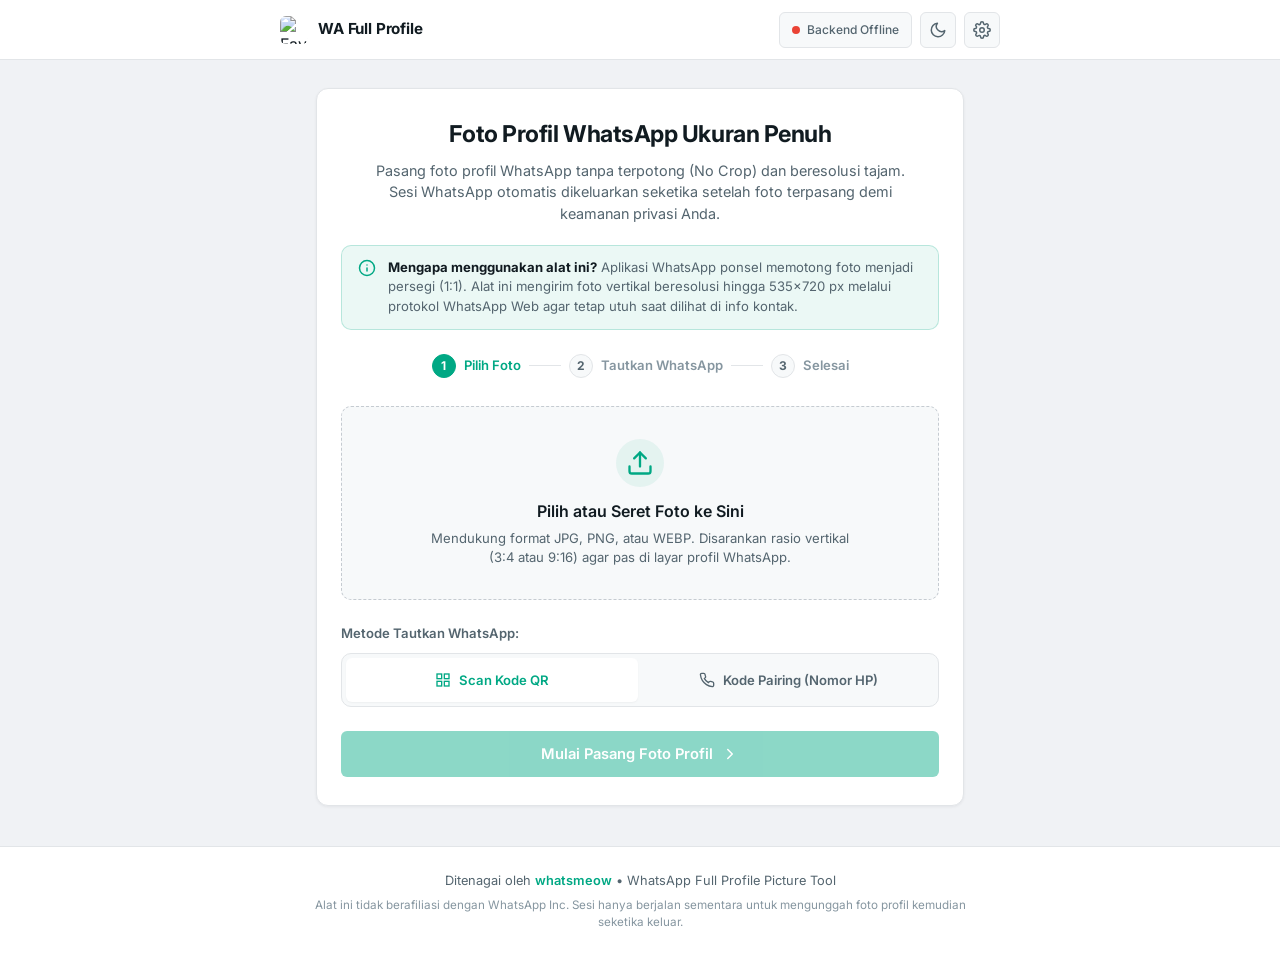
==== commit c512f40d: "feat(frontend): clean minimalist UI overhaul, add light/dark theme, and remove AI slop ornaments" ====
--- a/frontend/index.html
+++ b/frontend/index.html
@@ -85,17 +85,31 @@
     <header class="top-nav">
       <div class="nav-content">
         <a href="/" class="brand-badge" aria-label="Beranda WA Full Profile">
-          <img src="/favicon-32x32.png" width="30" height="30" alt="Favicon" class="brand-avatar">
-          <div class="brand-meta">
-            <span class="brand-name">WA Full Profile</span>
-            <span class="brand-tag">HD No-Crop</span>
-          </div>
+          <img src="/favicon-32x32.png" width="28" height="28" alt="Favicon" class="brand-avatar">
+          <span class="brand-name">WA Full Profile</span>
         </a>
 
         <div class="nav-actions">
           <button id="server-status-btn" class="status-indicator status-checking" type="button" title="Periksa status koneksi server">
             <span class="status-indicator-dot"></span>
             <span id="server-status-text">Memeriksa Server...</span>
+          </button>
+
+          <button id="btn-theme-toggle" class="btn-icon" type="button" title="Beralih Tema Terang/Gelap" aria-label="Beralih Tema">
+            <svg id="theme-icon-sun" class="hidden" viewBox="0 0 24 24" width="18" height="18" fill="none" stroke="currentColor" stroke-width="2" stroke-linecap="round" stroke-linejoin="round">
+              <circle cx="12" cy="12" r="5"></circle>
+              <line x1="12" y1="1" x2="12" y2="3"></line>
+              <line x1="12" y1="21" x2="12" y2="23"></line>
+              <line x1="4.22" y1="4.22" x2="5.64" y2="5.64"></line>
+              <line x1="18.36" y1="18.36" x2="19.78" y2="19.78"></line>
+              <line x1="1" y1="12" x2="3" y2="12"></line>
+              <line x1="21" y1="12" x2="23" y2="12"></line>
+              <line x1="4.22" y1="19.78" x2="5.64" y2="18.36"></line>
+              <line x1="18.36" y1="5.64" x2="19.78" y2="4.22"></line>
+            </svg>
+            <svg id="theme-icon-moon" viewBox="0 0 24 24" width="18" height="18" fill="none" stroke="currentColor" stroke-width="2" stroke-linecap="round" stroke-linejoin="round">
+              <path d="M21 12.79A9 9 0 1 1 11.21 3 7 7 0 0 0 21 12.79z"></path>
+            </svg>
           </button>
 
           <button id="btn-open-settings" class="btn-icon" type="button" title="Pengaturan Server" aria-label="Pengaturan Server">
@@ -114,7 +128,23 @@
         <!-- Hero Title -->
         <div class="header-intro">
           <h1 class="page-title">Foto Profil WhatsApp Ukuran Penuh</h1>
-          <p class="page-desc">Pasang foto profil tanpa terpotong dan tanpa kompresi buram. Sesi WhatsApp otomatis dikeluarkan seketika setelah foto terpasang demi privasi Anda.</p>
+          <p class="page-desc">Pasang foto profil WhatsApp tanpa terpotong (No Crop) dan beresolusi tajam. Sesi WhatsApp otomatis dikeluarkan seketika setelah foto terpasang demi keamanan privasi Anda.</p>
+        </div>
+
+        <!-- Informative Guide Callout -->
+        <div class="info-note" role="note">
+          <div class="info-note-icon" aria-hidden="true">
+            <svg viewBox="0 0 24 24" width="18" height="18" fill="none" stroke="currentColor" stroke-width="2" stroke-linecap="round" stroke-linejoin="round">
+              <circle cx="12" cy="12" r="10"></circle>
+              <line x1="12" y1="16" x2="12" y2="12"></line>
+              <line x1="12" y1="8" x2="12.01" y2="8"></line>
+            </svg>
+          </div>
+          <div class="info-note-content">
+            <p class="info-note-text">
+              <strong>Mengapa menggunakan alat ini?</strong> Aplikasi WhatsApp ponsel memotong foto menjadi persegi (1:1). Alat ini mengirim foto vertikal beresolusi hingga 535x720 px melalui protokol WhatsApp Web agar tetap utuh saat dilihat di info kontak.
+            </p>
+          </div>
         </div>
 
         <!-- Progress Steps -->
@@ -139,22 +169,19 @@
         <section id="view-upload" class="stage-view active">
           <!-- Dropzone -->
           <div class="file-uploader" id="drop-zone" role="button" tabindex="0" aria-label="Area unggah foto profil">
+            <label for="file-input" class="hidden">Pilih File Foto Profil</label>
             <input type="file" id="file-input" accept="image/jpeg,image/png,image/webp,image/jpg" aria-label="Pilih file gambar foto profil" hidden>
             
             <div class="upload-idle" id="drop-empty">
-              <div class="upload-icon-container">
-                <svg viewBox="0 0 24 24" width="32" height="32" fill="none" stroke="currentColor" stroke-width="1.8" stroke-linecap="round" stroke-linejoin="round">
-                  <rect x="3" y="3" width="18" height="18" rx="2" ry="2"></rect>
-                  <circle cx="8.5" cy="8.5" r="1.5"></circle>
-                  <polyline points="21 15 16 10 5 21"></polyline>
+              <div class="upload-icon-container" aria-hidden="true">
+                <svg viewBox="0 0 24 24" width="28" height="28" fill="none" stroke="currentColor" stroke-width="2" stroke-linecap="round" stroke-linejoin="round">
+                  <path d="M21 15v4a2 2 0 0 1-2 2H5a2 2 0 0 1-2-2v-4"></path>
+                  <polyline points="17 8 12 3 7 8"></polyline>
+                  <line x1="12" y1="3" x2="12" y2="15"></line>
                 </svg>
               </div>
-              <h2 class="upload-lead">Pilih atau Tarik Foto ke Sini</h2>
-              <p class="upload-sub">Format JPG, PNG, atau WEBP didukung</p>
-              <div class="format-badges">
-                <span class="badge-item">Resolusi Penuh</span>
-                <span class="badge-item highlight">Rasio 9:16 Disarankan</span>
-              </div>
+              <h2 class="upload-lead">Pilih atau Seret Foto ke Sini</h2>
+              <p class="upload-sub">Mendukung format JPG, PNG, atau WEBP. Disarankan rasio vertikal (3:4 atau 9:16) agar pas di layar profil WhatsApp.</p>
             </div>
 
             <!-- Preview Card -->
@@ -162,7 +189,7 @@
               <div class="dual-preview-grid">
                 <!-- Preview Full Vertical -->
                 <div class="preview-box">
-                  <span class="preview-label">Tampilan Penuh (Detail Foto)</span>
+                  <span class="preview-label">Tampilan Penuh (Saat Foto Dibuka)</span>
                   <div class="preview-frame-rect">
                     <img id="preview-image" src="" alt="Preview Foto Profil Penuh">
                   </div>
@@ -170,14 +197,13 @@
 
                 <!-- Preview Circular Avatar -->
                 <div class="preview-box">
-                  <span class="preview-label">Preview di Obrolan WhatsApp</span>
+                  <span class="preview-label">Tampilan Lingkaran (Daftar Obrolan)</span>
                   <div class="preview-avatar-wrap">
                     <div class="preview-avatar-circle">
                       <img id="preview-avatar-circle-img" src="" alt="Preview Avatar Lingkaran">
                     </div>
-                    <span class="avatar-online-dot" title="Simulasi avatar WhatsApp"></span>
                   </div>
-                  <span class="preview-hint">Tampilan foto saat dilihat di kontak</span>
+                  <span class="preview-hint">Bagian tengah yang terlihat pada ikon avatar obrolan</span>
                 </div>
               </div>
 
--- a/frontend/style.css
+++ b/frontend/style.css
@@ -1,18 +1,53 @@
 /* ==========================================================================
-   Design System - WhatsApp Full Profile (Clean, Modern, Anti-Slop)
-   ========================================================================== */
-
-:root {
-  /* Palette - WhatsApp Authentic Dark Theme */
+   Design System: WhatsApp Full Profile Picture
+   Aesthetic: Clean, Minimalist, Informative, Anti-Slop
+   Dials: ENERGY 1 (Utilitarian) | RHYTHM 1 (Direct flow) | MOTION 1 (Micro only)
+   ========================================================================== */
+
+/* Light Theme (Default) */
+:root,
+[data-theme="light"] {
+  --bg-app: #f0f2f5;
+  --bg-card: #ffffff;
+  --bg-surface: #f7f9fa;
+  --bg-surface-hover: #eef1f4;
+  --bg-input: #ffffff;
+
+  --border-subtle: #e2e5e8;
+  --border-active: #c5cbd1;
+  --border-focus: #00a884;
+
+  --text-main: #111b21;
+  --text-sub: #54656f;
+  --text-muted: #8696a0;
+  --text-inverse: #ffffff;
+
+  --wa-primary: #00a884;
+  --wa-primary-hover: #02906f;
+  --wa-accent: #25d366;
+  --wa-danger: #ea4335;
+  --wa-danger-bg: rgba(234, 67, 53, 0.08);
+  --wa-warning: #f59e0b;
+
+  --callout-bg: rgba(0, 168, 132, 0.08);
+  --callout-border: rgba(0, 168, 132, 0.22);
+  --callout-text: #111b21;
+
+  --shadow-card: 0 1px 3px rgba(11, 20, 26, 0.06);
+  --shadow-subtle: 0 1px 2px rgba(11, 20, 26, 0.04);
+}
+
+/* Authentic WhatsApp Dark Theme */
+[data-theme="dark"] {
   --bg-app: #0b141a;
   --bg-card: #111b21;
   --bg-surface: #182229;
   --bg-surface-hover: #222e35;
   --bg-input: #111b21;
 
-  --border-subtle: #202c33;
+  --border-subtle: #222e35;
+  --border-active: #2a3942;
   --border-focus: #00a884;
-  --border-active: #2a3942;
 
   --text-main: #e9edef;
   --text-sub: #8696a0;
@@ -23,19 +58,28 @@
   --wa-primary-hover: #02906f;
   --wa-accent: #25d366;
   --wa-danger: #ea4335;
-  --wa-danger-bg: rgba(234, 67, 53, 0.1);
-
+  --wa-danger-bg: rgba(234, 67, 53, 0.12);
+  --wa-warning: #f59e0b;
+
+  --callout-bg: rgba(0, 168, 132, 0.12);
+  --callout-border: rgba(0, 168, 132, 0.28);
+  --callout-text: #e9edef;
+
+  --shadow-card: 0 2px 6px rgba(0, 0, 0, 0.25);
+  --shadow-subtle: 0 1px 3px rgba(0, 0, 0, 0.2);
+}
+
+:root {
   --font-family: 'Inter', -apple-system, BlinkMacSystemFont, 'Segoe UI', Roboto, Helvetica, Arial, sans-serif;
-
+  --font-mono: 'SF Mono', Consolas, Menlo, Monaco, monospace;
+
+  --radius-xs: 4px;
   --radius-sm: 6px;
   --radius-md: 10px;
-  --radius-lg: 16px;
+  --radius-lg: 12px;
   --radius-circle: 50%;
 
-  --shadow-card: 0 4px 20px rgba(0, 0, 0, 0.35);
-  --shadow-subtle: 0 2px 8px rgba(0, 0, 0, 0.2);
-
-  --transition-quick: 0.15s ease-out;
+  --transition-fast: 0.12s ease-out;
 }
 
 /* ==========================================================================
@@ -59,6 +103,15 @@
   line-height: 1.5;
   -webkit-font-smoothing: antialiased;
   -moz-osx-font-smoothing: grayscale;
+}
+
+button, input {
+  font-family: inherit;
+}
+
+:focus-visible {
+  outline: 2px solid var(--border-focus);
+  outline-offset: 2px;
 }
 
 /* ==========================================================================
@@ -81,7 +134,7 @@
 }
 
 .nav-content {
-  max-width: 960px;
+  max-width: 760px;
   margin: 0 auto;
   height: 100%;
   padding: 0 20px;
@@ -91,22 +144,16 @@
 }
 
 .brand-badge {
-  display: flex;
+  display: inline-flex;
   align-items: center;
   gap: 10px;
   text-decoration: none;
-  color: inherit;
+  color: var(--text-main);
 }
 
 .brand-avatar {
   border-radius: var(--radius-sm);
   display: block;
-}
-
-.brand-meta {
-  display: flex;
-  align-items: center;
-  gap: 8px;
 }
 
 .brand-name {
@@ -116,19 +163,10 @@
   color: var(--text-main);
 }
 
-.brand-tag {
-  font-size: 0.7rem;
-  font-weight: 600;
-  background-color: rgba(0, 168, 132, 0.15);
-  color: var(--wa-primary);
-  padding: 2px 6px;
-  border-radius: 4px;
-}
-
 .nav-actions {
   display: flex;
   align-items: center;
-  gap: 10px;
+  gap: 8px;
 }
 
 .status-indicator {
@@ -138,23 +176,26 @@
   background: var(--bg-surface);
   border: 1px solid var(--border-subtle);
   color: var(--text-sub);
-  padding: 5px 11px;
+  padding: 6px 12px;
   border-radius: var(--radius-sm);
   font-size: 0.75rem;
   font-weight: 500;
   cursor: pointer;
-  transition: border-color var(--transition-quick);
+  min-height: 36px;
+  transition: border-color var(--transition-fast), color var(--transition-fast);
 }
 
 .status-indicator:hover {
   border-color: var(--border-active);
+  color: var(--text-main);
 }
 
 .status-indicator-dot {
-  width: 7px;
-  height: 7px;
+  width: 8px;
+  height: 8px;
   border-radius: 50%;
   background-color: var(--text-muted);
+  flex-shrink: 0;
 }
 
 .status-online .status-indicator-dot {
@@ -162,12 +203,11 @@
 }
 
 .status-checking .status-indicator-dot {
-  background-color: #f59e0b;
+  background-color: var(--wa-warning);
 }
 
 .status-waking .status-indicator-dot {
   background-color: #3b82f6;
-  animation: pulse-ring 1.5s infinite;
 }
 
 .status-offline .status-indicator-dot {
@@ -178,14 +218,14 @@
   background: var(--bg-surface);
   border: 1px solid var(--border-subtle);
   color: var(--text-sub);
-  width: 32px;
-  height: 32px;
+  width: 36px;
+  height: 36px;
   border-radius: var(--radius-sm);
   display: inline-flex;
   align-items: center;
   justify-content: center;
   cursor: pointer;
-  transition: var(--transition-quick);
+  transition: border-color var(--transition-fast), color var(--transition-fast);
 }
 
 .btn-icon:hover {
@@ -199,9 +239,9 @@
 
 .main-content {
   flex: 1;
-  max-width: 720px;
+  max-width: 680px;
   width: 100%;
-  margin: 32px auto;
+  margin: 28px auto 40px;
   padding: 0 16px;
 }
 
@@ -209,17 +249,17 @@
   background-color: var(--bg-card);
   border: 1px solid var(--border-subtle);
   border-radius: var(--radius-lg);
-  padding: 32px 28px;
+  padding: 28px 24px;
   box-shadow: var(--shadow-card);
 }
 
 .header-intro {
   text-align: center;
-  margin-bottom: 28px;
+  margin-bottom: 20px;
 }
 
 .page-title {
-  font-size: 1.5rem;
+  font-size: 1.45rem;
   font-weight: 700;
   letter-spacing: -0.02em;
   color: var(--text-main);
@@ -229,11 +269,44 @@
 .page-desc {
   font-size: 0.9rem;
   color: var(--text-sub);
-  max-width: 580px;
+  max-width: 540px;
   margin: 0 auto;
   line-height: 1.5;
 }
 
+/* Informative Callout */
+.info-note {
+  display: flex;
+  align-items: flex-start;
+  gap: 12px;
+  background-color: var(--callout-bg);
+  border: 1px solid var(--callout-border);
+  border-radius: var(--radius-md);
+  padding: 12px 16px;
+  margin-bottom: 24px;
+  color: var(--callout-text);
+}
+
+.info-note-icon {
+  color: var(--wa-primary);
+  flex-shrink: 0;
+  margin-top: 1px;
+}
+
+.info-note-content {
+  flex: 1;
+}
+
+.info-note-text {
+  font-size: 0.82rem;
+  line-height: 1.5;
+  color: var(--text-sub);
+}
+
+.info-note-text strong {
+  color: var(--text-main);
+}
+
 /* ==========================================================================
    Progress Flow Indicator
    ========================================================================== */
@@ -242,8 +315,8 @@
   display: flex;
   align-items: center;
   justify-content: center;
-  margin-bottom: 32px;
-  gap: 10px;
+  margin-bottom: 28px;
+  gap: 8px;
 }
 
 .flow-step {
@@ -251,6 +324,8 @@
   align-items: center;
   gap: 8px;
   color: var(--text-muted);
+  font-size: 0.82rem;
+  font-weight: 600;
 }
 
 .flow-step.active {
@@ -274,12 +349,7 @@
 .flow-step.active .step-num {
   background-color: var(--wa-primary);
   border-color: var(--wa-primary);
-  color: var(--text-inverse);
-}
-
-.step-text {
-  font-size: 0.8rem;
-  font-weight: 600;
+  color: #ffffff;
 }
 
 .flow-divider {
@@ -297,13 +367,13 @@
    ========================================================================== */
 
 .file-uploader {
-  border: 2px dashed var(--border-subtle);
+  border: 1.5px dashed var(--border-active);
   background-color: var(--bg-surface);
   border-radius: var(--radius-md);
-  padding: 36px 20px;
+  padding: 32px 20px;
   text-align: center;
   cursor: pointer;
-  transition: border-color var(--transition-quick), background-color var(--transition-quick);
+  transition: border-color var(--transition-fast), background-color var(--transition-fast);
   margin-bottom: 24px;
   outline: none;
 }
@@ -312,18 +382,14 @@
 .file-uploader:focus-visible,
 .file-uploader.drag-over {
   border-color: var(--wa-primary);
-  background-color: rgba(0, 168, 132, 0.04);
-}
-
-.file-uploader:focus-visible {
-  outline: 2px solid var(--border-focus);
+  background-color: var(--bg-surface-hover);
 }
 
 .upload-icon-container {
-  width: 52px;
-  height: 52px;
-  margin: 0 auto 14px;
-  background-color: rgba(255, 255, 255, 0.04);
+  width: 48px;
+  height: 48px;
+  margin: 0 auto 12px;
+  background-color: var(--callout-bg);
   border-radius: 50%;
   display: flex;
   align-items: center;
@@ -332,37 +398,18 @@
 }
 
 .upload-lead {
-  font-size: 1.05rem;
-  font-weight: 600;
-  color: var(--text-main);
-  margin-bottom: 4px;
+  font-size: 1rem;
+  font-weight: 600;
+  color: var(--text-main);
+  margin-bottom: 6px;
 }
 
 .upload-sub {
-  font-size: 0.85rem;
-  color: var(--text-sub);
-  margin-bottom: 14px;
-}
-
-.format-badges {
-  display: flex;
-  justify-content: center;
-  gap: 8px;
-  flex-wrap: wrap;
-}
-
-.badge-item {
-  font-size: 0.72rem;
-  font-weight: 500;
-  color: var(--text-sub);
-  background-color: rgba(255, 255, 255, 0.05);
-  padding: 3px 8px;
-  border-radius: 4px;
-}
-
-.badge-item.highlight {
-  background-color: rgba(0, 168, 132, 0.12);
-  color: var(--wa-primary);
+  font-size: 0.82rem;
+  color: var(--text-sub);
+  max-width: 440px;
+  margin: 0 auto;
+  line-height: 1.45;
 }
 
 /* ==========================================================================
@@ -376,15 +423,15 @@
 .dual-preview-grid {
   display: grid;
   grid-template-columns: 1fr 1fr;
-  gap: 16px;
-  margin-bottom: 16px;
+  gap: 14px;
+  margin-bottom: 14px;
 }
 
 .preview-box {
   background-color: var(--bg-card);
   border: 1px solid var(--border-subtle);
-  border-radius: var(--radius-md);
-  padding: 16px;
+  border-radius: var(--radius-sm);
+  padding: 14px;
   display: flex;
   flex-direction: column;
   align-items: center;
@@ -392,7 +439,7 @@
 }
 
 .preview-label {
-  font-size: 0.75rem;
+  font-size: 0.74rem;
   font-weight: 600;
   color: var(--text-sub);
   margin-bottom: 12px;
@@ -400,11 +447,11 @@
 
 .preview-frame-rect {
   width: 140px;
-  height: 190px;
-  border-radius: var(--radius-sm);
+  height: 186px;
+  border-radius: var(--radius-xs);
   overflow: hidden;
-  background-color: #000;
-  border: 1px solid var(--border-active);
+  background-color: var(--bg-surface);
+  border: 1px solid var(--border-subtle);
   display: flex;
   align-items: center;
   justify-content: center;
@@ -418,8 +465,7 @@
 }
 
 .preview-avatar-wrap {
-  position: relative;
-  margin: 18px 0 10px;
+  margin: 14px 0 10px;
 }
 
 .preview-avatar-circle {
@@ -427,8 +473,8 @@
   height: 130px;
   border-radius: 50%;
   overflow: hidden;
-  border: 3px solid var(--wa-primary);
-  background-color: #000;
+  border: 2px solid var(--wa-primary);
+  background-color: var(--bg-surface);
 }
 
 .preview-avatar-circle img {
@@ -438,20 +484,10 @@
   display: block;
 }
 
-.avatar-online-dot {
-  position: absolute;
-  bottom: 8px;
-  right: 8px;
-  width: 18px;
-  height: 18px;
-  border-radius: 50%;
-  background-color: var(--wa-accent);
-  border: 3px solid var(--bg-card);
-}
-
 .preview-hint {
   font-size: 0.72rem;
   color: var(--text-muted);
+  line-height: 1.35;
 }
 
 .preview-actions-bar {
@@ -494,7 +530,8 @@
   font-size: 0.75rem;
   font-weight: 600;
   cursor: pointer;
-  transition: var(--transition-quick);
+  min-height: 36px;
+  transition: background-color var(--transition-fast), border-color var(--transition-fast);
 }
 
 .btn-subtle:hover {
@@ -532,16 +569,17 @@
   background: transparent;
   border: none;
   color: var(--text-sub);
-  padding: 9px 14px;
+  padding: 10px 14px;
   border-radius: var(--radius-sm);
   font-size: 0.82rem;
   font-weight: 600;
   display: flex;
   align-items: center;
   justify-content: center;
-  gap: 7px;
+  gap: 8px;
   cursor: pointer;
-  transition: var(--transition-quick);
+  min-height: 44px;
+  transition: color var(--transition-fast), background-color var(--transition-fast);
 }
 
 .segment-btn:hover {
@@ -577,7 +615,8 @@
   border: 1px solid var(--border-subtle);
   border-radius: var(--radius-sm);
   padding: 0 12px;
-  transition: border-color var(--transition-quick);
+  min-height: 44px;
+  transition: border-color var(--transition-fast);
 }
 
 .input-phone-wrapper:focus-within {
@@ -598,7 +637,6 @@
   color: var(--text-main);
   padding: 10px 0;
   font-size: 0.95rem;
-  font-family: var(--font-family);
 }
 
 .field-guide {
@@ -646,18 +684,19 @@
 .btn-action {
   width: 100%;
   background-color: var(--wa-primary);
-  color: var(--text-inverse);
+  color: #ffffff;
   border: none;
   padding: 12px 20px;
   border-radius: var(--radius-sm);
   font-size: 0.92rem;
-  font-weight: 700;
+  font-weight: 600;
   display: flex;
   align-items: center;
   justify-content: center;
   gap: 8px;
   cursor: pointer;
-  transition: background-color var(--transition-quick), opacity var(--transition-quick);
+  min-height: 46px;
+  transition: background-color var(--transition-fast), opacity var(--transition-fast);
 }
 
 .btn-action:hover:not(:disabled) {
@@ -671,8 +710,9 @@
 
 .btn-compact {
   width: auto;
-  padding: 9px 18px;
+  padding: 10px 18px;
   font-size: 0.85rem;
+  min-height: 40px;
 }
 
 /* ==========================================================================
@@ -691,9 +731,10 @@
   width: 250px;
   height: 250px;
   margin: 0 auto 20px;
-  background-color: #fff;
+  background-color: #ffffff;
   border-radius: var(--radius-md);
-  padding: 14px;
+  border: 1px solid var(--border-subtle);
+  padding: 12px;
   display: flex;
   align-items: center;
   justify-content: center;
@@ -714,8 +755,8 @@
 }
 
 .circular-spin {
-  width: 38px;
-  height: 38px;
+  width: 36px;
+  height: 36px;
   border: 3px solid rgba(0, 168, 132, 0.2);
   border-top-color: var(--wa-primary);
   border-radius: 50%;
@@ -724,15 +765,15 @@
 
 .loader-text {
   font-size: 0.8rem;
-  color: #333;
+  color: #333333;
   font-weight: 500;
 }
 
 .pairing-header {
-  font-size: 0.95rem;
-  font-weight: 600;
-  color: var(--text-main);
-  margin-bottom: 14px;
+  font-size: 0.92rem;
+  font-weight: 600;
+  color: var(--text-main);
+  margin-bottom: 12px;
 }
 
 .pairing-code-card {
@@ -747,26 +788,27 @@
 }
 
 .pairing-code-val {
-  font-family: 'SF Mono', Consolas, Menlo, monospace;
+  font-family: var(--font-mono);
   font-size: 1.8rem;
   font-weight: 700;
   letter-spacing: 0.15em;
-  color: var(--wa-accent);
+  color: var(--wa-primary);
 }
 
 .btn-copy {
   background: var(--bg-card);
   border: 1px solid var(--border-subtle);
   color: var(--text-main);
-  padding: 6px 10px;
+  padding: 8px 12px;
   border-radius: var(--radius-sm);
   font-size: 0.78rem;
   font-weight: 600;
   display: inline-flex;
   align-items: center;
-  gap: 5px;
+  gap: 6px;
   cursor: pointer;
-  transition: var(--transition-quick);
+  min-height: 36px;
+  transition: border-color var(--transition-fast), color var(--transition-fast);
 }
 
 .btn-copy:hover {
@@ -785,7 +827,7 @@
 }
 
 .guide-lead {
-  font-size: 0.85rem;
+  font-size: 0.84rem;
   font-weight: 600;
   color: var(--text-main);
   margin-bottom: 8px;
@@ -824,7 +866,6 @@
   height: 8px;
   border-radius: 50%;
   background-color: var(--wa-primary);
-  animation: pulse-ring 1.8s infinite;
 }
 
 .live-heading {
@@ -852,7 +893,8 @@
   font-size: 0.8rem;
   font-weight: 600;
   cursor: pointer;
-  transition: var(--transition-quick);
+  min-height: 40px;
+  transition: background-color var(--transition-fast);
 }
 
 .btn-cancel:hover {
@@ -865,62 +907,69 @@
 
 .done-panel {
   text-align: center;
-  padding: 10px 0;
+  padding: 8px 0;
 }
 
 .done-icon-circle {
-  width: 80px;
-  height: 80px;
+  width: 64px;
+  height: 64px;
   border-radius: 50%;
-  background-color: rgba(37, 211, 102, 0.1);
+  background-color: rgba(37, 211, 102, 0.12);
   display: flex;
   align-items: center;
   justify-content: center;
+  margin: 0 auto 16px;
+}
+
+.done-title {
+  font-size: 1.3rem;
+  font-weight: 700;
+  color: var(--text-main);
+  margin-bottom: 6px;
+}
+
+.done-subtitle {
+  font-size: 0.88rem;
+  color: var(--text-sub);
+  max-width: 480px;
   margin: 0 auto 20px;
-}
-
-.done-title {
-  font-size: 1.35rem;
-  font-weight: 700;
-  color: var(--text-main);
-  margin-bottom: 8px;
-}
-
-.done-subtitle {
-  font-size: 0.9rem;
-  color: var(--text-sub);
-  max-width: 480px;
-  margin: 0 auto 24px;
+  line-height: 1.5;
 }
 
 .security-card {
   background-color: var(--bg-surface);
   border: 1px solid var(--border-subtle);
   border-radius: var(--radius-md);
-  padding: 16px 20px;
+  padding: 16px 18px;
   display: flex;
   align-items: flex-start;
-  gap: 14px;
+  gap: 12px;
   text-align: left;
-  max-width: 520px;
-  margin: 0 auto 28px;
+  max-width: 500px;
+  margin: 0 auto 24px;
 }
 
 .shield-badge {
   padding-top: 2px;
+  color: var(--wa-primary);
+  flex-shrink: 0;
 }
 
 .shield-heading {
-  font-size: 0.88rem;
-  font-weight: 600;
-  color: var(--text-main);
-  margin-bottom: 4px;
+  font-size: 0.86rem;
+  font-weight: 600;
+  color: var(--text-main);
+  margin-bottom: 3px;
 }
 
 .shield-desc {
   font-size: 0.78rem;
   color: var(--text-sub);
   line-height: 1.45;
+}
+
+.shield-desc strong {
+  color: var(--text-main);
 }
 
 .done-actions {
@@ -935,7 +984,7 @@
 .modal-backdrop {
   position: fixed;
   inset: 0;
-  background-color: rgba(0, 0, 0, 0.75);
+  background-color: rgba(0, 0, 0, 0.6);
   display: flex;
   align-items: center;
   justify-content: center;
@@ -973,6 +1022,12 @@
   font-size: 1.5rem;
   cursor: pointer;
   line-height: 1;
+  width: 32px;
+  height: 32px;
+  display: inline-flex;
+  align-items: center;
+  justify-content: center;
+  border-radius: var(--radius-xs);
 }
 
 .btn-modal-close:hover {
@@ -1009,9 +1064,9 @@
   color: var(--text-main);
   padding: 10px 12px;
   font-size: 0.85rem;
-  font-family: var(--font-family);
   outline: none;
-  transition: border-color var(--transition-quick);
+  min-height: 42px;
+  transition: border-color var(--transition-fast);
 }
 
 .field-input:focus {
@@ -1042,7 +1097,7 @@
 }
 
 .footer-inner {
-  max-width: 720px;
+  max-width: 680px;
   margin: 0 auto;
   text-align: center;
 }
@@ -1066,7 +1121,7 @@
 .footer-legal {
   font-size: 0.73rem;
   color: var(--text-muted);
-  line-height: 1.4;
+  line-height: 1.45;
 }
 
 /* ==========================================================================
@@ -1083,25 +1138,13 @@
   }
 }
 
-@keyframes pulse-ring {
-  0% {
-    opacity: 0.4;
-  }
-  50% {
-    opacity: 1;
-  }
-  100% {
-    opacity: 0.4;
-  }
-}
-
 /* ==========================================================================
    Responsive Breakpoints
    ========================================================================== */
 
 @media (max-width: 640px) {
   .card-panel {
-    padding: 24px 16px;
+    padding: 20px 16px;
   }
 
   .dual-preview-grid {
@@ -1126,4 +1169,16 @@
   .pairing-code-val {
     font-size: 1.4rem;
   }
-}
+
+  .flow-steps {
+    gap: 6px;
+  }
+
+  .flow-step .step-text {
+    font-size: 0.75rem;
+  }
+
+  .flow-divider {
+    width: 20px;
+  }
+}
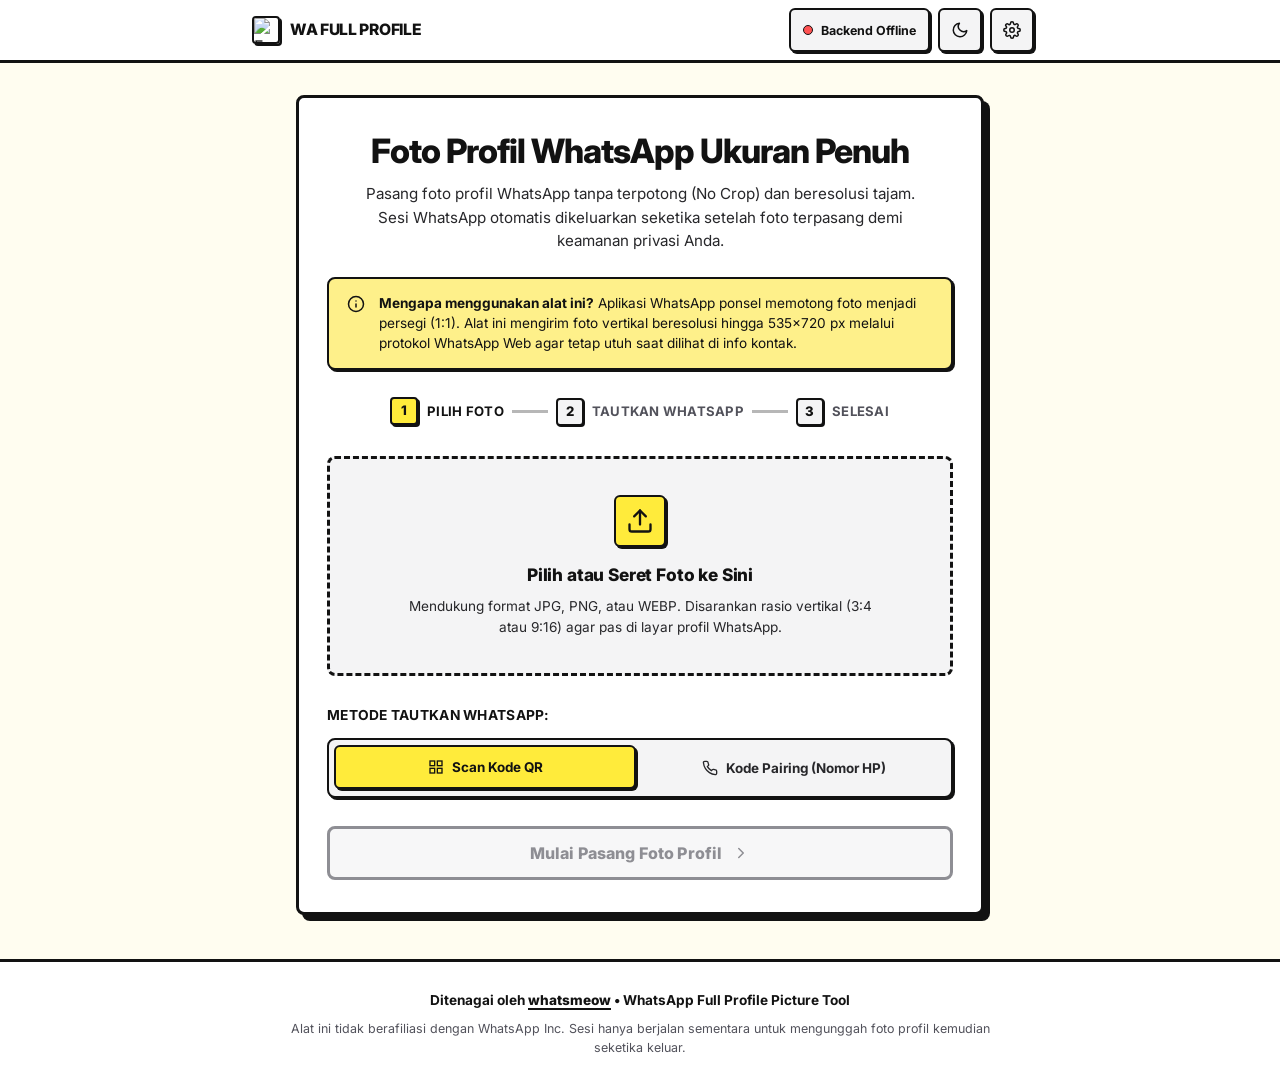
==== commit 5d44d368: "feat: revamp UI to Neubrutalism, optimize mobile responsiveness, fix Turnstile flow, and add launch " ====
--- a/frontend/index.html
+++ b/frontend/index.html
@@ -18,7 +18,7 @@
   <link rel="icon" type="image/png" sizes="16x16" href="/favicon-16x16.png">
   <link rel="apple-touch-icon" sizes="180x180" href="/apple-touch-icon.png">
   <link rel="manifest" href="/site.webmanifest">
-  <meta name="theme-color" content="#111b21">
+  <meta name="theme-color" content="#FFEB3B">
   <meta name="mobile-web-app-capable" content="yes">
   <meta name="apple-mobile-web-app-status-bar-style" content="black-translucent">
 
@@ -38,7 +38,10 @@
   <meta name="twitter:description" content="Pasang foto profil WhatsApp ukuran penuh tanpa terpotong secara instan dan aman.">
   <meta name="twitter:image" content="https://ppfull.mangrusdi.my.id/icon-512.png">
 
-  <!-- Google Search Console Structured Data (JSON-LD) -->
+  <!-- Google Search Console Verification -->
+  <meta name="google-site-verification" content="GSC_VERIFICATION_TOKEN">
+
+  <!-- Schema.org Structured Data (WebSite, WebApplication, Organization, BreadcrumbList) -->
   <script type="application/ld+json">
   {
     "@context": "https://schema.org",
@@ -50,6 +53,31 @@
         "name": "WA Full Profile Picture",
         "description": "Pasang foto profil WhatsApp ukuran penuh tanpa terpotong (No Crop) dan resolusi tinggi HD.",
         "inLanguage": "id-ID"
+      },
+      {
+        "@type": "Organization",
+        "@id": "https://ppfull.mangrusdi.my.id/#organization",
+        "name": "WA Full Profile",
+        "url": "https://ppfull.mangrusdi.my.id/",
+        "logo": "https://ppfull.mangrusdi.my.id/icon-512.png"
+      },
+      {
+        "@type": "BreadcrumbList",
+        "@id": "https://ppfull.mangrusdi.my.id/#breadcrumbs",
+        "itemListElement": [
+          {
+            "@type": "ListItem",
+            "position": 1,
+            "name": "Beranda",
+            "item": "https://ppfull.mangrusdi.my.id/"
+          },
+          {
+            "@type": "ListItem",
+            "position": 2,
+            "name": "Alat Pasang Foto Profil Penuh",
+            "item": "https://ppfull.mangrusdi.my.id/#app"
+          }
+        ]
       },
       {
         "@type": "WebApplication",
@@ -69,10 +97,10 @@
   }
   </script>
   
-  <!-- Google Fonts: Inter -->
+  <!-- Google Fonts: Inter & JetBrains Mono (Neubrutalism Stack) -->
   <link rel="preconnect" href="https://fonts.googleapis.com">
   <link rel="preconnect" href="https://fonts.gstatic.com" crossorigin>
-  <link href="https://fonts.googleapis.com/css2?family=Inter:wght@400;500;600;700&display=swap" rel="stylesheet">
+  <link href="https://fonts.googleapis.com/css2?family=Inter:wght@400;500;600;700;800&family=JetBrains+Mono:wght@600;700;800&display=swap" rel="stylesheet">
   
   <link rel="stylesheet" href="style.css">
   
@@ -337,7 +365,7 @@
         <section id="view-success" class="stage-view hidden">
           <div class="done-panel">
             <div class="done-icon-circle">
-              <svg viewBox="0 0 24 24" width="48" height="48" fill="none" stroke="#25d366" stroke-width="2.5" stroke-linecap="round" stroke-linejoin="round">
+              <svg viewBox="0 0 24 24" width="44" height="44" fill="none" stroke="currentColor" stroke-width="3" stroke-linecap="round" stroke-linejoin="round">
                 <polyline points="20 6 9 17 4 12"></polyline>
               </svg>
             </div>
@@ -349,7 +377,7 @@
 
             <div class="security-card">
               <div class="shield-badge">
-                <svg viewBox="0 0 24 24" width="22" height="22" fill="none" stroke="#00a884" stroke-width="2">
+                <svg viewBox="0 0 24 24" width="24" height="24" fill="none" stroke="currentColor" stroke-width="2.5">
                   <path d="M12 22s8-4 8-10V5l-8-3-8 3v7c0 6 8 10 8 10z"></path>
                 </svg>
               </div>
--- a/frontend/style.css
+++ b/frontend/style.css
@@ -1,85 +1,126 @@
 /* ==========================================================================
-   Design System: WhatsApp Full Profile Picture
-   Aesthetic: Clean, Minimalist, Informative, Anti-Slop
-   Dials: ENERGY 1 (Utilitarian) | RHYTHM 1 (Direct flow) | MOTION 1 (Micro only)
+   Design System: Neubrutalism (DESIGN.md)
+   Style: Bold, Colorful, Raw, Playful, High-Contrast
+   Rules: Hard borders (2-3px), Hard offset drop shadows (45°), No gradients,
+          No glassmorphism, No blurs, Anti-Slop craftsmanship
+   Mobile: Continuous fluid reflow, 44px+ tap targets, no horizontal overflow
    ========================================================================== */
 
-/* Light Theme (Default) */
+/* Light Theme (Default Neubrutalism) */
 :root,
 [data-theme="light"] {
-  --bg-app: #f0f2f5;
-  --bg-card: #ffffff;
-  --bg-surface: #f7f9fa;
-  --bg-surface-hover: #eef1f4;
-  --bg-input: #ffffff;
-
-  --border-subtle: #e2e5e8;
-  --border-active: #c5cbd1;
-  --border-focus: #00a884;
-
-  --text-main: #111b21;
-  --text-sub: #54656f;
-  --text-muted: #8696a0;
-  --text-inverse: #ffffff;
-
-  --wa-primary: #00a884;
-  --wa-primary-hover: #02906f;
-  --wa-accent: #25d366;
-  --wa-danger: #ea4335;
-  --wa-danger-bg: rgba(234, 67, 53, 0.08);
-  --wa-warning: #f59e0b;
-
-  --callout-bg: rgba(0, 168, 132, 0.08);
-  --callout-border: rgba(0, 168, 132, 0.22);
-  --callout-text: #111b21;
-
-  --shadow-card: 0 1px 3px rgba(11, 20, 26, 0.06);
-  --shadow-subtle: 0 1px 2px rgba(11, 20, 26, 0.04);
-}
-
-/* Authentic WhatsApp Dark Theme */
+  /* Surfaces & Canvas */
+  --bg-app: #FFFDF0;          /* Warm paper canvas */
+  --bg-card: #FFFFFF;         /* Solid crisp card */
+  --bg-surface: #F4F4F5;      /* Inset surface */
+  --bg-surface-hover: #E4E4E7;
+  --bg-input: #FFFFFF;
+
+  /* Neubrutalist Core Colors (DESIGN.md) */
+  --color-primary: #FFEB3B;   /* Bold vibrant yellow */
+  --color-primary-hover: #FDD835;
+  --color-secondary: #FF5252; /* Punchy red/coral */
+  --color-secondary-hover: #EF4444;
+  --color-tertiary: #2196F3;  /* Electric blue */
+  --color-tertiary-hover: #1976D2;
+  --color-success: #00E676;   /* Neubrutalist green */
+  --color-warning: #FFB300;   /* Neubrutalist amber */
+  --color-neutral: #121212;   /* Off-black / charcoal */
+
+  /* Borders & Shadows */
+  --border-color: #121212;
+  --border-subtle: #121212;
+  --border-active: #121212;
+  --border-focus: #121212;
+
+  --shadow-color: #121212;
+  --shadow-sm: 2px 2px 0 var(--shadow-color);
+  --shadow-base: 4px 4px 0 var(--shadow-color);
+  --shadow-card: 6px 6px 0 var(--shadow-color);
+  --shadow-hover: 6px 6px 0 var(--shadow-color);
+  --shadow-active: 1px 1px 0 var(--shadow-color);
+
+  /* Typography */
+  --text-main: #121212;
+  --text-sub: #27272A;
+  --text-muted: #52525B;
+  --text-inverse: #FFFFFF;
+
+  /* Badges & Callouts */
+  --callout-bg: #FEF08A;
+  --callout-border: #121212;
+  --callout-text: #121212;
+
+  /* Status Colors */
+  --status-online: #00E676;
+  --status-checking: #FFEB3B;
+  --status-waking: #2196F3;
+  --status-offline: #FF5252;
+}
+
+/* Dark Theme (Electric Neubrutalism) */
 [data-theme="dark"] {
-  --bg-app: #0b141a;
-  --bg-card: #111b21;
-  --bg-surface: #182229;
-  --bg-surface-hover: #222e35;
-  --bg-input: #111b21;
-
-  --border-subtle: #222e35;
-  --border-active: #2a3942;
-  --border-focus: #00a884;
-
-  --text-main: #e9edef;
-  --text-sub: #8696a0;
-  --text-muted: #667781;
-  --text-inverse: #0b141a;
-
-  --wa-primary: #00a884;
-  --wa-primary-hover: #02906f;
-  --wa-accent: #25d366;
-  --wa-danger: #ea4335;
-  --wa-danger-bg: rgba(234, 67, 53, 0.12);
-  --wa-warning: #f59e0b;
-
-  --callout-bg: rgba(0, 168, 132, 0.12);
-  --callout-border: rgba(0, 168, 132, 0.28);
-  --callout-text: #e9edef;
-
-  --shadow-card: 0 2px 6px rgba(0, 0, 0, 0.25);
-  --shadow-subtle: 0 1px 3px rgba(0, 0, 0, 0.2);
-}
-
+  /* Surfaces & Canvas */
+  --bg-app: #18181B;          /* Deep off-black / zinc-900 */
+  --bg-card: #27272A;         /* Charcoal card / zinc-800 */
+  --bg-surface: #1E1E24;      /* Inset surface */
+  --bg-surface-hover: #3F3F46;
+  --bg-input: #18181B;
+
+  /* Neubrutalist Core Colors */
+  --color-primary: #FFEB3B;   /* High-contrast yellow punch */
+  --color-primary-hover: #FFF176;
+  --color-secondary: #FF5252; /* Coral red */
+  --color-secondary-hover: #F87171;
+  --color-tertiary: #60A5FA;  /* Electric sky blue */
+  --color-tertiary-hover: #93C5FD;
+  --color-success: #4ADE80;
+  --color-warning: #FBBF24;
+  --color-neutral: #FFFFFF;
+
+  /* Borders & Shadows */
+  --border-color: #FAFAFA;
+  --border-subtle: #FAFAFA;
+  --border-active: #FAFAFA;
+  --border-focus: #FFEB3B;
+
+  --shadow-color: #000000;
+  --shadow-sm: 2px 2px 0 var(--shadow-color);
+  --shadow-base: 4px 4px 0 var(--shadow-color);
+  --shadow-card: 6px 6px 0 var(--shadow-color);
+  --shadow-hover: 6px 6px 0 var(--color-primary);
+  --shadow-active: 1px 1px 0 var(--shadow-color);
+
+  /* Typography */
+  --text-main: #FAFAFA;
+  --text-sub: #E4E4E7;
+  --text-muted: #A1A1AA;
+  --text-inverse: #18181B;
+
+  /* Badges & Callouts */
+  --callout-bg: #27272A;
+  --callout-border: #FFEB3B;
+  --callout-text: #FAFAFA;
+
+  /* Status Colors */
+  --status-online: #4ADE80;
+  --status-checking: #FFEB3B;
+  --status-waking: #60A5FA;
+  --status-offline: #FF5252;
+}
+
+/* Shared Design Tokens */
 :root {
-  --font-family: 'Inter', -apple-system, BlinkMacSystemFont, 'Segoe UI', Roboto, Helvetica, Arial, sans-serif;
-  --font-mono: 'SF Mono', Consolas, Menlo, Monaco, monospace;
+  --font-family: 'Inter', -apple-system, BlinkMacSystemFont, 'Segoe UI', Roboto, sans-serif;
+  --font-mono: 'JetBrains Mono', 'SF Mono', Consolas, Menlo, Monaco, monospace;
 
   --radius-xs: 4px;
   --radius-sm: 6px;
-  --radius-md: 10px;
-  --radius-lg: 12px;
+  --radius-md: 8px;
+  --radius-lg: 8px;
   --radius-circle: 50%;
 
-  --transition-fast: 0.12s ease-out;
+  --transition-fast: 0.15s ease-out;
 }
 
 /* ==========================================================================
@@ -92,25 +133,31 @@
   padding: 0;
 }
 
-html, body {
-  min-height: 100%;
+html {
+  min-height: 100dvh;
+  overflow-x: hidden;
+  -webkit-text-size-adjust: 100%;
 }
 
 body {
+  min-height: 100dvh;
+  overflow-x: hidden;
   font-family: var(--font-family);
   background-color: var(--bg-app);
   color: var(--text-main);
-  line-height: 1.5;
+  line-height: 1.6;
   -webkit-font-smoothing: antialiased;
   -moz-osx-font-smoothing: grayscale;
-}
-
-button, input {
+  -webkit-tap-highlight-color: transparent;
+}
+
+button, input, select, textarea {
   font-family: inherit;
+  touch-action: manipulation;
 }
 
 :focus-visible {
-  outline: 2px solid var(--border-focus);
+  outline: 3px solid var(--border-color);
   outline-offset: 2px;
 }
 
@@ -119,28 +166,34 @@
    ========================================================================== */
 
 .app-layout {
-  min-height: 100vh;
+  min-height: 100dvh;
   display: flex;
   flex-direction: column;
-}
-
+  position: relative;
+  width: 100%;
+  overflow-x: hidden;
+}
+
+/* Top Sticky Navigation */
 .top-nav {
-  height: 60px;
-  border-bottom: 1px solid var(--border-subtle);
+  min-height: 60px;
+  border-bottom: 3px solid var(--border-color);
   background-color: var(--bg-card);
   position: sticky;
   top: 0;
-  z-index: 50;
+  z-index: 100;
+  padding-top: env(safe-area-inset-top, 0);
 }
 
 .nav-content {
-  max-width: 760px;
+  max-width: 820px;
   margin: 0 auto;
-  height: 100%;
-  padding: 0 20px;
+  min-height: 60px;
+  padding: 8px 16px;
   display: flex;
   align-items: center;
   justify-content: space-between;
+  gap: 10px;
 }
 
 .brand-badge {
@@ -149,88 +202,123 @@
   gap: 10px;
   text-decoration: none;
   color: var(--text-main);
+  padding: 4px 6px;
+  border-radius: var(--radius-sm);
+  transition: transform var(--transition-fast);
+  min-height: 44px;
+}
+
+.brand-badge:hover {
+  transform: translate(-1px, -1px);
 }
 
 .brand-avatar {
-  border-radius: var(--radius-sm);
+  border-radius: var(--radius-xs);
   display: block;
+  border: 2px solid var(--border-color);
+  box-shadow: 2px 2px 0 var(--shadow-color);
+  flex-shrink: 0;
 }
 
 .brand-name {
-  font-weight: 700;
-  font-size: 0.95rem;
-  letter-spacing: -0.01em;
-  color: var(--text-main);
+  font-weight: 800;
+  font-size: 0.98rem;
+  letter-spacing: -0.02em;
+  color: var(--text-main);
+  text-transform: uppercase;
+  white-space: nowrap;
 }
 
 .nav-actions {
   display: flex;
   align-items: center;
   gap: 8px;
-}
-
+  flex-shrink: 0;
+}
+
+/* Status Indicator Pill */
 .status-indicator {
   display: inline-flex;
   align-items: center;
-  gap: 7px;
+  gap: 8px;
   background: var(--bg-surface);
-  border: 1px solid var(--border-subtle);
-  color: var(--text-sub);
+  border: 2px solid var(--border-color);
+  color: var(--text-main);
   padding: 6px 12px;
   border-radius: var(--radius-sm);
-  font-size: 0.75rem;
-  font-weight: 500;
+  font-size: 0.78rem;
+  font-weight: 700;
   cursor: pointer;
-  min-height: 36px;
-  transition: border-color var(--transition-fast), color var(--transition-fast);
+  min-height: 44px;
+  box-shadow: var(--shadow-sm);
+  transition: transform var(--transition-fast), box-shadow var(--transition-fast), background-color var(--transition-fast);
 }
 
 .status-indicator:hover {
-  border-color: var(--border-active);
-  color: var(--text-main);
+  transform: translate(-2px, -2px);
+  box-shadow: var(--shadow-base);
+  background-color: var(--bg-surface-hover);
+}
+
+.status-indicator:active {
+  transform: translate(1px, 1px);
+  box-shadow: var(--shadow-active);
 }
 
 .status-indicator-dot {
-  width: 8px;
-  height: 8px;
+  width: 10px;
+  height: 10px;
   border-radius: 50%;
   background-color: var(--text-muted);
+  border: 1.5px solid var(--border-color);
   flex-shrink: 0;
 }
 
 .status-online .status-indicator-dot {
-  background-color: var(--wa-accent);
+  background-color: var(--status-online);
 }
 
 .status-checking .status-indicator-dot {
-  background-color: var(--wa-warning);
+  background-color: var(--status-checking);
 }
 
 .status-waking .status-indicator-dot {
-  background-color: #3b82f6;
+  background-color: var(--status-waking);
 }
 
 .status-offline .status-indicator-dot {
-  background-color: var(--wa-danger);
-}
-
+  background-color: var(--status-offline);
+}
+
+/* Icon Buttons */
 .btn-icon {
   background: var(--bg-surface);
-  border: 1px solid var(--border-subtle);
-  color: var(--text-sub);
-  width: 36px;
-  height: 36px;
+  border: 2px solid var(--border-color);
+  color: var(--text-main);
+  width: 44px;
+  height: 44px;
+  min-width: 44px;
+  min-height: 44px;
   border-radius: var(--radius-sm);
   display: inline-flex;
   align-items: center;
   justify-content: center;
   cursor: pointer;
-  transition: border-color var(--transition-fast), color var(--transition-fast);
+  box-shadow: var(--shadow-sm);
+  transition: transform var(--transition-fast), box-shadow var(--transition-fast), background-color var(--transition-fast);
+  flex-shrink: 0;
 }
 
 .btn-icon:hover {
-  color: var(--text-main);
-  border-color: var(--border-active);
+  transform: translate(-2px, -2px);
+  box-shadow: var(--shadow-base);
+  background-color: var(--color-primary);
+  color: #121212;
+}
+
+.btn-icon:active {
+  transform: translate(1px, 1px);
+  box-shadow: var(--shadow-active);
 }
 
 /* ==========================================================================
@@ -239,72 +327,80 @@
 
 .main-content {
   flex: 1;
-  max-width: 680px;
-  width: 100%;
-  margin: 28px auto 40px;
+  max-width: 720px;
+  width: 100%;
+  margin: 32px auto 44px;
   padding: 0 16px;
 }
 
+/* Neubrutalist Card Panel */
 .card-panel {
   background-color: var(--bg-card);
-  border: 1px solid var(--border-subtle);
-  border-radius: var(--radius-lg);
-  padding: 28px 24px;
+  border: 3px solid var(--border-color);
+  border-radius: var(--radius-md);
+  padding: 32px 28px;
   box-shadow: var(--shadow-card);
+  position: relative;
+  width: 100%;
 }
 
 .header-intro {
   text-align: center;
-  margin-bottom: 20px;
+  margin-bottom: 24px;
 }
 
 .page-title {
-  font-size: 1.45rem;
-  font-weight: 700;
-  letter-spacing: -0.02em;
-  color: var(--text-main);
-  margin-bottom: 8px;
+  font-size: clamp(1.45rem, 4.5vw, 2.1rem);
+  font-weight: 800;
+  letter-spacing: -0.03em;
+  color: var(--text-main);
+  margin-bottom: 10px;
+  line-height: 1.25;
 }
 
 .page-desc {
-  font-size: 0.9rem;
+  font-size: clamp(0.88rem, 2.5vw, 0.95rem);
   color: var(--text-sub);
-  max-width: 540px;
+  max-width: 580px;
   margin: 0 auto;
-  line-height: 1.5;
-}
-
-/* Informative Callout */
+  line-height: 1.55;
+  font-weight: 400;
+}
+
+/* Informative Callout (Neubrutalist Sticker Note) */
 .info-note {
   display: flex;
   align-items: flex-start;
-  gap: 12px;
+  gap: 14px;
   background-color: var(--callout-bg);
-  border: 1px solid var(--callout-border);
+  border: 2px solid var(--callout-border);
   border-radius: var(--radius-md);
-  padding: 12px 16px;
-  margin-bottom: 24px;
+  padding: 14px 18px;
+  margin-bottom: 28px;
   color: var(--callout-text);
+  box-shadow: var(--shadow-sm);
 }
 
 .info-note-icon {
-  color: var(--wa-primary);
+  color: var(--callout-text);
   flex-shrink: 0;
-  margin-top: 1px;
+  margin-top: 2px;
 }
 
 .info-note-content {
   flex: 1;
+  min-width: 0;
 }
 
 .info-note-text {
-  font-size: 0.82rem;
+  font-size: 0.85rem;
   line-height: 1.5;
-  color: var(--text-sub);
+  color: var(--callout-text);
 }
 
 .info-note-text strong {
-  color: var(--text-main);
+  color: var(--callout-text);
+  font-weight: 700;
 }
 
 /* ==========================================================================
@@ -315,8 +411,9 @@
   display: flex;
   align-items: center;
   justify-content: center;
-  margin-bottom: 28px;
+  margin-bottom: 30px;
   gap: 8px;
+  width: 100%;
 }
 
 .flow-step {
@@ -325,41 +422,54 @@
   gap: 8px;
   color: var(--text-muted);
   font-size: 0.82rem;
-  font-weight: 600;
+  font-weight: 700;
+  text-transform: uppercase;
+  letter-spacing: 0.02em;
+  flex-shrink: 0;
 }
 
 .flow-step.active {
-  color: var(--wa-primary);
+  color: var(--text-main);
 }
 
 .step-num {
-  width: 24px;
-  height: 24px;
-  border-radius: 50%;
+  width: 28px;
+  height: 28px;
+  min-width: 28px;
+  border-radius: var(--radius-xs);
   display: inline-flex;
   align-items: center;
   justify-content: center;
-  font-size: 0.75rem;
-  font-weight: 700;
+  font-size: 0.82rem;
+  font-weight: 800;
   background-color: var(--bg-surface);
-  border: 1px solid var(--border-subtle);
-  color: var(--text-sub);
+  border: 2px solid var(--border-color);
+  color: var(--text-main);
+  box-shadow: 1px 1px 0 var(--shadow-color);
+  transition: background-color var(--transition-fast), color var(--transition-fast), transform var(--transition-fast);
+  flex-shrink: 0;
 }
 
 .flow-step.active .step-num {
-  background-color: var(--wa-primary);
-  border-color: var(--wa-primary);
-  color: #ffffff;
+  background-color: var(--color-primary);
+  color: #121212;
+  border-color: var(--border-color);
+  box-shadow: var(--shadow-sm);
+  transform: translate(-1px, -1px);
 }
 
 .flow-divider {
-  width: 32px;
-  height: 1px;
-  background-color: var(--border-subtle);
+  flex: 1;
+  max-width: 36px;
+  min-width: 10px;
+  height: 3px;
+  background-color: var(--border-color);
+  opacity: 0.3;
 }
 
 .flow-divider.active {
-  background-color: var(--wa-primary);
+  opacity: 1;
+  background-color: var(--border-color);
 }
 
 /* ==========================================================================
@@ -367,49 +477,61 @@
    ========================================================================== */
 
 .file-uploader {
-  border: 1.5px dashed var(--border-active);
+  border: 3px dashed var(--border-color);
   background-color: var(--bg-surface);
   border-radius: var(--radius-md);
-  padding: 32px 20px;
+  padding: clamp(24px, 5vw, 36px) clamp(16px, 4vw, 24px);
   text-align: center;
   cursor: pointer;
-  transition: border-color var(--transition-fast), background-color var(--transition-fast);
-  margin-bottom: 24px;
+  transition: transform var(--transition-fast), box-shadow var(--transition-fast), background-color var(--transition-fast), border-style var(--transition-fast);
+  margin-bottom: 28px;
   outline: none;
+  width: 100%;
 }
 
 .file-uploader:hover,
 .file-uploader:focus-visible,
 .file-uploader.drag-over {
-  border-color: var(--wa-primary);
-  background-color: var(--bg-surface-hover);
+  border-style: solid;
+  background-color: #FEF9C3;
+  transform: translate(-2px, -2px);
+  box-shadow: var(--shadow-base);
+}
+
+[data-theme="dark"] .file-uploader:hover,
+[data-theme="dark"] .file-uploader:focus-visible,
+[data-theme="dark"] .file-uploader.drag-over {
+  background-color: #3F3F46;
 }
 
 .upload-icon-container {
-  width: 48px;
-  height: 48px;
-  margin: 0 auto 12px;
-  background-color: var(--callout-bg);
-  border-radius: 50%;
+  width: 52px;
+  height: 52px;
+  margin: 0 auto 14px;
+  background-color: var(--color-primary);
+  border: 2px solid var(--border-color);
+  border-radius: var(--radius-sm);
   display: flex;
   align-items: center;
   justify-content: center;
-  color: var(--wa-primary);
+  color: #121212;
+  box-shadow: var(--shadow-sm);
 }
 
 .upload-lead {
-  font-size: 1rem;
-  font-weight: 600;
-  color: var(--text-main);
-  margin-bottom: 6px;
+  font-size: 1.08rem;
+  font-weight: 800;
+  color: var(--text-main);
+  margin-bottom: 8px;
+  letter-spacing: -0.01em;
 }
 
 .upload-sub {
-  font-size: 0.82rem;
+  font-size: 0.85rem;
   color: var(--text-sub);
-  max-width: 440px;
+  max-width: 480px;
   margin: 0 auto;
-  line-height: 1.45;
+  line-height: 1.5;
 }
 
 /* ==========================================================================
@@ -418,31 +540,36 @@
 
 .upload-preview {
   text-align: left;
+  width: 100%;
 }
 
 .dual-preview-grid {
   display: grid;
   grid-template-columns: 1fr 1fr;
-  gap: 14px;
-  margin-bottom: 14px;
+  gap: 16px;
+  margin-bottom: 16px;
+  width: 100%;
 }
 
 .preview-box {
   background-color: var(--bg-card);
-  border: 1px solid var(--border-subtle);
+  border: 2px solid var(--border-color);
   border-radius: var(--radius-sm);
-  padding: 14px;
+  padding: 16px;
   display: flex;
   flex-direction: column;
   align-items: center;
   text-align: center;
+  box-shadow: var(--shadow-sm);
 }
 
 .preview-label {
-  font-size: 0.74rem;
-  font-weight: 600;
-  color: var(--text-sub);
-  margin-bottom: 12px;
+  font-size: 0.78rem;
+  font-weight: 700;
+  color: var(--text-main);
+  margin-bottom: 14px;
+  text-transform: uppercase;
+  letter-spacing: 0.02em;
 }
 
 .preview-frame-rect {
@@ -451,7 +578,8 @@
   border-radius: var(--radius-xs);
   overflow: hidden;
   background-color: var(--bg-surface);
-  border: 1px solid var(--border-subtle);
+  border: 2px solid var(--border-color);
+  box-shadow: var(--shadow-sm);
   display: flex;
   align-items: center;
   justify-content: center;
@@ -473,8 +601,9 @@
   height: 130px;
   border-radius: 50%;
   overflow: hidden;
-  border: 2px solid var(--wa-primary);
+  border: 3px solid var(--border-color);
   background-color: var(--bg-surface);
+  box-shadow: var(--shadow-sm);
 }
 
 .preview-avatar-circle img {
@@ -485,58 +614,74 @@
 }
 
 .preview-hint {
-  font-size: 0.72rem;
+  font-size: 0.75rem;
   color: var(--text-muted);
-  line-height: 1.35;
+  line-height: 1.4;
+  font-weight: 500;
 }
 
 .preview-actions-bar {
   display: flex;
   align-items: center;
   justify-content: space-between;
-  padding: 10px 14px;
+  padding: 12px 16px;
   background-color: var(--bg-card);
-  border: 1px solid var(--border-subtle);
+  border: 2px solid var(--border-color);
   border-radius: var(--radius-sm);
+  box-shadow: var(--shadow-sm);
+  gap: 12px;
 }
 
 .file-summary {
   display: flex;
   flex-direction: column;
   overflow: hidden;
+  min-width: 0;
+  flex: 1;
 }
 
 .file-title {
-  font-size: 0.82rem;
-  font-weight: 600;
+  font-size: 0.88rem;
+  font-weight: 700;
   color: var(--text-main);
   white-space: nowrap;
   overflow: hidden;
   text-overflow: ellipsis;
-  max-width: 320px;
 }
 
 .file-res {
-  font-size: 0.72rem;
+  font-family: var(--font-mono);
+  font-size: 0.75rem;
   color: var(--text-muted);
+  font-weight: 600;
 }
 
 .btn-subtle {
   background: var(--bg-surface);
-  border: 1px solid var(--border-subtle);
-  color: var(--text-main);
-  padding: 6px 12px;
+  border: 2px solid var(--border-color);
+  color: var(--text-main);
+  padding: 8px 16px;
   border-radius: var(--radius-sm);
-  font-size: 0.75rem;
-  font-weight: 600;
+  font-size: 0.82rem;
+  font-weight: 700;
   cursor: pointer;
-  min-height: 36px;
-  transition: background-color var(--transition-fast), border-color var(--transition-fast);
+  min-height: 44px;
+  box-shadow: var(--shadow-sm);
+  transition: transform var(--transition-fast), box-shadow var(--transition-fast), background-color var(--transition-fast);
+  white-space: nowrap;
+  flex-shrink: 0;
 }
 
 .btn-subtle:hover {
-  background-color: var(--bg-surface-hover);
-  border-color: var(--border-active);
+  transform: translate(-1px, -1px);
+  box-shadow: var(--shadow-base);
+  background-color: var(--color-primary);
+  color: #121212;
+}
+
+.btn-subtle:active {
+  transform: translate(1px, 1px);
+  box-shadow: var(--shadow-active);
 }
 
 /* ==========================================================================
@@ -544,42 +689,48 @@
    ========================================================================== */
 
 .method-box {
-  margin-bottom: 24px;
+  margin-bottom: 28px;
+  width: 100%;
 }
 
 .form-label {
   display: block;
-  font-size: 0.82rem;
-  font-weight: 600;
-  color: var(--text-sub);
-  margin-bottom: 10px;
+  font-size: 0.86rem;
+  font-weight: 700;
+  color: var(--text-main);
+  margin-bottom: 12px;
+  text-transform: uppercase;
+  letter-spacing: 0.02em;
 }
 
 .segmented-control {
   display: grid;
   grid-template-columns: 1fr 1fr;
   background-color: var(--bg-surface);
-  padding: 4px;
+  padding: 6px;
   border-radius: var(--radius-md);
-  border: 1px solid var(--border-subtle);
-  gap: 4px;
+  border: 2px solid var(--border-color);
+  box-shadow: var(--shadow-sm);
+  gap: 6px;
+  width: 100%;
 }
 
 .segment-btn {
   background: transparent;
-  border: none;
+  border: 2px solid transparent;
   color: var(--text-sub);
   padding: 10px 14px;
   border-radius: var(--radius-sm);
-  font-size: 0.82rem;
-  font-weight: 600;
+  font-size: 0.84rem;
+  font-weight: 700;
   display: flex;
   align-items: center;
   justify-content: center;
   gap: 8px;
   cursor: pointer;
   min-height: 44px;
-  transition: color var(--transition-fast), background-color var(--transition-fast);
+  transition: all var(--transition-fast);
+  text-align: center;
 }
 
 .segment-btn:hover {
@@ -587,24 +738,28 @@
 }
 
 .segment-btn.active {
-  background-color: var(--bg-card);
-  color: var(--wa-primary);
-  box-shadow: var(--shadow-subtle);
+  background-color: var(--color-primary);
+  color: #121212;
+  border-color: var(--border-color);
+  box-shadow: var(--shadow-sm);
+  transform: translate(-1px, -1px);
 }
 
 .phone-box {
-  margin-top: 14px;
+  margin-top: 16px;
   background-color: var(--bg-surface);
-  border: 1px solid var(--border-subtle);
+  border: 2px solid var(--border-color);
   border-radius: var(--radius-md);
-  padding: 16px;
+  padding: 18px;
+  box-shadow: var(--shadow-sm);
+  width: 100%;
 }
 
 .sub-label {
   display: block;
-  font-size: 0.78rem;
-  font-weight: 600;
-  color: var(--text-sub);
+  font-size: 0.8rem;
+  font-weight: 700;
+  color: var(--text-main);
   margin-bottom: 8px;
 }
 
@@ -612,37 +767,50 @@
   display: flex;
   align-items: center;
   background-color: var(--bg-input);
-  border: 1px solid var(--border-subtle);
+  border: 2px solid var(--border-color);
   border-radius: var(--radius-sm);
-  padding: 0 12px;
-  min-height: 44px;
-  transition: border-color var(--transition-fast);
+  padding: 0 14px;
+  min-height: 48px;
+  box-shadow: var(--shadow-sm);
+  transition: transform var(--transition-fast), box-shadow var(--transition-fast);
+  width: 100%;
 }
 
 .input-phone-wrapper:focus-within {
-  border-color: var(--wa-primary);
+  transform: translate(-1px, -1px);
+  box-shadow: var(--shadow-base);
 }
 
 .phone-sign {
-  color: var(--text-muted);
-  font-weight: 600;
-  margin-right: 6px;
+  color: var(--text-main);
+  font-weight: 800;
+  font-size: 1.15rem;
+  margin-right: 8px;
+  flex-shrink: 0;
 }
 
 .input-phone-wrapper input {
   flex: 1;
+  min-width: 0;
   background: transparent;
   border: none;
   outline: none;
   color: var(--text-main);
-  padding: 10px 0;
-  font-size: 0.95rem;
+  padding: 12px 0;
+  font-size: 1rem; /* 16px prevents iOS Safari auto-zoom */
+  font-family: var(--font-mono);
+  font-weight: 600;
 }
 
 .field-guide {
-  font-size: 0.73rem;
+  font-size: 0.78rem;
   color: var(--text-muted);
-  margin-top: 6px;
+  margin-top: 8px;
+  line-height: 1.4;
+}
+
+.field-guide strong {
+  color: var(--text-main);
 }
 
 /* ==========================================================================
@@ -653,66 +821,85 @@
   display: flex;
   flex-direction: column;
   align-items: center;
-  margin-bottom: 20px;
+  margin-bottom: 24px;
+  width: 100%;
 }
 
 .turnstile-slot {
   min-height: 65px;
+  max-width: 100%;
+  overflow-x: auto;
 }
 
 .turnstile-note {
-  font-size: 0.75rem;
-  margin-top: 6px;
+  font-size: 0.8rem;
+  font-weight: 600;
+  margin-top: 8px;
+  text-align: center;
 }
 
 .turnstile-note.success {
-  color: var(--wa-accent);
+  color: var(--color-success);
 }
 
 .turnstile-note.error {
-  color: var(--wa-danger);
+  color: var(--color-secondary);
 }
 
 /* ==========================================================================
-   Action Buttons
+   Action Buttons (Neubrutalism Primary CTA)
    ========================================================================== */
 
 .submit-container {
-  margin-top: 24px;
+  margin-top: 28px;
+  width: 100%;
 }
 
 .btn-action {
   width: 100%;
-  background-color: var(--wa-primary);
-  color: #ffffff;
-  border: none;
-  padding: 12px 20px;
-  border-radius: var(--radius-sm);
-  font-size: 0.92rem;
-  font-weight: 600;
+  background-color: var(--color-primary);
+  color: #121212;
+  border: 3px solid var(--border-color);
+  padding: 14px 20px;
+  border-radius: var(--radius-md);
+  font-size: 1rem;
+  font-weight: 800;
+  letter-spacing: 0.01em;
   display: flex;
   align-items: center;
   justify-content: center;
-  gap: 8px;
+  gap: 10px;
   cursor: pointer;
-  min-height: 46px;
-  transition: background-color var(--transition-fast), opacity var(--transition-fast);
+  min-height: 52px;
+  box-shadow: var(--shadow-base);
+  transition: transform var(--transition-fast), box-shadow var(--transition-fast), background-color var(--transition-fast);
 }
 
 .btn-action:hover:not(:disabled) {
-  background-color: var(--wa-primary-hover);
+  background-color: var(--color-primary-hover);
+  transform: translate(-2px, -2px);
+  box-shadow: var(--shadow-hover);
+}
+
+.btn-action:active:not(:disabled) {
+  transform: translate(2px, 2px);
+  box-shadow: var(--shadow-active);
 }
 
 .btn-action:disabled {
-  opacity: 0.45;
+  background-color: var(--bg-surface);
+  color: var(--text-muted);
+  border-color: var(--text-muted);
+  box-shadow: none;
   cursor: not-allowed;
+  opacity: 0.65;
 }
 
 .btn-compact {
   width: auto;
-  padding: 10px 18px;
-  font-size: 0.85rem;
-  min-height: 40px;
+  padding: 10px 20px;
+  font-size: 0.88rem;
+  min-height: 44px;
 }
 
 /* ==========================================================================
@@ -721,23 +908,27 @@
 
 .verify-layout {
   text-align: center;
+  width: 100%;
 }
 
 .qr-panel, .pairing-panel {
-  margin-bottom: 20px;
+  margin-bottom: 24px;
+  width: 100%;
 }
 
 .qr-canvas-holder {
-  width: 250px;
-  height: 250px;
-  margin: 0 auto 20px;
-  background-color: #ffffff;
+  width: min(260px, 75vw);
+  height: min(260px, 75vw);
+  margin: 0 auto 24px;
+  background-color: #FFFFFF;
   border-radius: var(--radius-md);
-  border: 1px solid var(--border-subtle);
+  border: 3px solid var(--border-color);
+  box-shadow: var(--shadow-card);
   padding: 12px;
   display: flex;
   align-items: center;
   justify-content: center;
+  max-width: 100%;
 }
 
 .qr-visual {
@@ -751,154 +942,190 @@
   display: flex;
   flex-direction: column;
   align-items: center;
-  gap: 12px;
+  gap: 14px;
 }
 
 .circular-spin {
-  width: 36px;
-  height: 36px;
-  border: 3px solid rgba(0, 168, 132, 0.2);
-  border-top-color: var(--wa-primary);
+  width: 40px;
+  height: 40px;
+  border: 4px solid var(--bg-surface);
+  border-top-color: var(--color-primary);
   border-radius: 50%;
   animation: spin 0.8s linear infinite;
 }
 
 .loader-text {
-  font-size: 0.8rem;
-  color: #333333;
-  font-weight: 500;
+  font-size: 0.85rem;
+  color: #121212;
+  font-weight: 700;
 }
 
 .pairing-header {
-  font-size: 0.92rem;
-  font-weight: 600;
-  color: var(--text-main);
-  margin-bottom: 12px;
+  font-size: 0.95rem;
+  font-weight: 800;
+  color: var(--text-main);
+  margin-bottom: 14px;
+  text-transform: uppercase;
 }
 
 .pairing-code-card {
   display: inline-flex;
   align-items: center;
-  gap: 14px;
-  background-color: var(--bg-surface);
-  border: 1px solid var(--border-active);
-  padding: 12px 20px;
+  gap: 16px;
+  background-color: var(--color-primary);
+  border: 3px solid var(--border-color);
+  box-shadow: var(--shadow-card);
+  padding: 14px 22px;
   border-radius: var(--radius-md);
-  margin-bottom: 20px;
+  margin-bottom: 24px;
+  max-width: 100%;
 }
 
 .pairing-code-val {
   font-family: var(--font-mono);
-  font-size: 1.8rem;
-  font-weight: 700;
+  font-size: clamp(1.4rem, 6vw, 2rem);
+  font-weight: 800;
   letter-spacing: 0.15em;
-  color: var(--wa-primary);
+  color: #121212;
+  white-space: nowrap;
 }
 
 .btn-copy {
-  background: var(--bg-card);
-  border: 1px solid var(--border-subtle);
-  color: var(--text-main);
-  padding: 8px 12px;
+  background: #FFFFFF;
+  border: 2px solid var(--border-color);
+  color: #121212;
+  padding: 8px 14px;
   border-radius: var(--radius-sm);
-  font-size: 0.78rem;
-  font-weight: 600;
+  font-size: 0.82rem;
+  font-weight: 800;
   display: inline-flex;
   align-items: center;
   gap: 6px;
   cursor: pointer;
-  min-height: 36px;
-  transition: border-color var(--transition-fast), color var(--transition-fast);
+  min-height: 44px;
+  box-shadow: var(--shadow-sm);
+  transition: transform var(--transition-fast), box-shadow var(--transition-fast);
+  white-space: nowrap;
 }
 
 .btn-copy:hover {
-  border-color: var(--wa-primary);
-  color: var(--wa-primary);
+  transform: translate(-1px, -1px);
+  box-shadow: var(--shadow-base);
+}
+
+.btn-copy:active {
+  transform: translate(1px, 1px);
+  box-shadow: var(--shadow-active);
 }
 
 .instruction-box {
   background-color: var(--bg-surface);
-  border: 1px solid var(--border-subtle);
+  border: 2px solid var(--border-color);
   border-radius: var(--radius-md);
-  padding: 16px 20px;
+  padding: 18px 22px;
   text-align: left;
-  max-width: 480px;
-  margin: 0 auto 20px;
+  max-width: 520px;
+  margin: 0 auto 24px;
+  box-shadow: var(--shadow-sm);
+  width: 100%;
 }
 
 .guide-lead {
-  font-size: 0.84rem;
-  font-weight: 600;
-  color: var(--text-main);
-  margin-bottom: 8px;
+  font-size: 0.88rem;
+  font-weight: 800;
+  color: var(--text-main);
+  margin-bottom: 10px;
+  text-transform: uppercase;
+  letter-spacing: 0.02em;
 }
 
 .guide-steps {
-  font-size: 0.8rem;
+  font-size: 0.85rem;
   color: var(--text-sub);
   padding-left: 20px;
-  line-height: 1.6;
+  line-height: 1.65;
 }
 
 .guide-steps strong {
   color: var(--text-main);
+  font-weight: 700;
 }
 
 .live-status-block {
   background-color: var(--bg-surface);
-  border: 1px solid var(--border-subtle);
+  border: 2px solid var(--border-color);
   border-radius: var(--radius-sm);
-  padding: 12px 16px;
-  margin-bottom: 20px;
+  padding: 12px 18px;
+  margin-bottom: 24px;
   display: flex;
   align-items: center;
   justify-content: space-between;
+  box-shadow: var(--shadow-sm);
+  gap: 10px;
+  width: 100%;
 }
 
 .pulse-indicator {
   display: flex;
   align-items: center;
-  gap: 8px;
+  gap: 10px;
+  flex-shrink: 0;
 }
 
 .live-dot {
-  width: 8px;
-  height: 8px;
+  width: 10px;
+  height: 10px;
   border-radius: 50%;
-  background-color: var(--wa-primary);
+  background-color: var(--color-tertiary);
+  border: 1.5px solid var(--border-color);
+  flex-shrink: 0;
 }
 
 .live-heading {
-  font-size: 0.78rem;
+  font-size: 0.82rem;
+  font-weight: 800;
+  color: var(--text-main);
+  text-transform: uppercase;
+  white-space: nowrap;
+}
+
+.live-info {
+  font-size: 0.86rem;
+  color: var(--text-main);
   font-weight: 600;
-  color: var(--text-sub);
-}
-
-.live-info {
-  font-size: 0.82rem;
-  color: var(--text-main);
-  font-weight: 500;
+  min-width: 0;
+  overflow: hidden;
+  text-overflow: ellipsis;
 }
 
 .cancel-wrap {
-  margin-top: 10px;
+  margin-top: 12px;
+  width: 100%;
 }
 
 .btn-cancel {
-  background: transparent;
-  border: 1px solid var(--wa-danger);
-  color: var(--wa-danger);
-  padding: 8px 16px;
+  background: var(--color-secondary);
+  border: 2px solid var(--border-color);
+  color: #FFFFFF;
+  padding: 10px 20px;
   border-radius: var(--radius-sm);
-  font-size: 0.8rem;
-  font-weight: 600;
+  font-size: 0.85rem;
+  font-weight: 800;
   cursor: pointer;
-  min-height: 40px;
-  transition: background-color var(--transition-fast);
+  min-height: 44px;
+  box-shadow: var(--shadow-sm);
+  transition: transform var(--transition-fast), box-shadow var(--transition-fast), background-color var(--transition-fast);
 }
 
 .btn-cancel:hover {
-  background-color: var(--wa-danger-bg);
+  transform: translate(-1px, -1px);
+  box-shadow: var(--shadow-base);
+  background-color: var(--color-secondary-hover);
+}
+
+.btn-cancel:active {
+  transform: translate(1px, 1px);
+  box-shadow: var(--shadow-active);
 }
 
 /* ==========================================================================
@@ -907,74 +1134,84 @@
 
 .done-panel {
   text-align: center;
-  padding: 8px 0;
+  padding: 12px 0;
+  width: 100%;
 }
 
 .done-icon-circle {
-  width: 64px;
-  height: 64px;
+  width: 72px;
+  height: 72px;
   border-radius: 50%;
-  background-color: rgba(37, 211, 102, 0.12);
+  background-color: var(--color-success);
+  border: 3px solid var(--border-color);
+  box-shadow: var(--shadow-base);
   display: flex;
   align-items: center;
   justify-content: center;
-  margin: 0 auto 16px;
+  margin: 0 auto 20px;
+  color: #121212;
 }
 
 .done-title {
-  font-size: 1.3rem;
-  font-weight: 700;
-  color: var(--text-main);
-  margin-bottom: 6px;
+  font-size: clamp(1.25rem, 4vw, 1.5rem);
+  font-weight: 800;
+  letter-spacing: -0.02em;
+  color: var(--text-main);
+  margin-bottom: 8px;
 }
 
 .done-subtitle {
-  font-size: 0.88rem;
+  font-size: 0.95rem;
   color: var(--text-sub);
-  max-width: 480px;
-  margin: 0 auto 20px;
-  line-height: 1.5;
+  max-width: 520px;
+  margin: 0 auto 24px;
+  line-height: 1.55;
 }
 
 .security-card {
   background-color: var(--bg-surface);
-  border: 1px solid var(--border-subtle);
+  border: 2px solid var(--border-color);
   border-radius: var(--radius-md);
-  padding: 16px 18px;
+  padding: 18px 20px;
   display: flex;
   align-items: flex-start;
-  gap: 12px;
+  gap: 14px;
   text-align: left;
-  max-width: 500px;
-  margin: 0 auto 24px;
+  max-width: 540px;
+  margin: 0 auto 28px;
+  box-shadow: var(--shadow-sm);
+  width: 100%;
 }
 
 .shield-badge {
   padding-top: 2px;
-  color: var(--wa-primary);
+  color: var(--color-tertiary);
   flex-shrink: 0;
 }
 
 .shield-heading {
-  font-size: 0.86rem;
-  font-weight: 600;
-  color: var(--text-main);
-  margin-bottom: 3px;
+  font-size: 0.92rem;
+  font-weight: 800;
+  color: var(--text-main);
+  margin-bottom: 4px;
+  text-transform: uppercase;
 }
 
 .shield-desc {
-  font-size: 0.78rem;
+  font-size: 0.84rem;
   color: var(--text-sub);
-  line-height: 1.45;
+  line-height: 1.5;
 }
 
 .shield-desc strong {
   color: var(--text-main);
+  font-weight: 700;
 }
 
 .done-actions {
-  max-width: 240px;
+  max-width: 280px;
   margin: 0 auto;
+  width: 100%;
 }
 
 /* ==========================================================================
@@ -984,21 +1221,25 @@
 .modal-backdrop {
   position: fixed;
   inset: 0;
-  background-color: rgba(0, 0, 0, 0.6);
+  background-color: rgba(0, 0, 0, 0.75);
   display: flex;
   align-items: center;
   justify-content: center;
   padding: 16px;
-  z-index: 100;
+  z-index: 300;
+  overflow-y: auto;
 }
 
 .modal-window {
   background-color: var(--bg-card);
-  border: 1px solid var(--border-subtle);
+  border: 3px solid var(--border-color);
   border-radius: var(--radius-md);
   width: 100%;
-  max-width: 480px;
+  max-width: 500px;
   box-shadow: var(--shadow-card);
+  max-height: calc(100dvh - 32px);
+  display: flex;
+  flex-direction: column;
 }
 
 .modal-top {
@@ -1006,81 +1247,103 @@
   align-items: center;
   justify-content: space-between;
   padding: 16px 20px;
-  border-bottom: 1px solid var(--border-subtle);
+  border-bottom: 2px solid var(--border-color);
+  gap: 10px;
 }
 
 .modal-header-title {
-  font-size: 0.95rem;
-  font-weight: 600;
-  color: var(--text-main);
+  font-size: 1rem;
+  font-weight: 800;
+  color: var(--text-main);
+  text-transform: uppercase;
+  letter-spacing: 0.01em;
 }
 
 .btn-modal-close {
-  background: transparent;
-  border: none;
-  color: var(--text-muted);
+  background: var(--bg-surface);
+  border: 2px solid var(--border-color);
+  color: var(--text-main);
   font-size: 1.5rem;
   cursor: pointer;
   line-height: 1;
-  width: 32px;
-  height: 32px;
+  width: 44px;
+  height: 44px;
+  min-width: 44px;
+  min-height: 44px;
   display: inline-flex;
   align-items: center;
   justify-content: center;
   border-radius: var(--radius-xs);
+  box-shadow: var(--shadow-sm);
+  transition: transform var(--transition-fast), box-shadow var(--transition-fast);
+  flex-shrink: 0;
 }
 
 .btn-modal-close:hover {
-  color: var(--text-main);
+  transform: translate(-1px, -1px);
+  box-shadow: var(--shadow-base);
+  background-color: var(--color-secondary);
+  color: #FFFFFF;
+}
+
+.btn-modal-close:active {
+  transform: translate(1px, 1px);
+  box-shadow: var(--shadow-active);
 }
 
 .modal-content {
   padding: 20px;
+  overflow-y: auto;
 }
 
 .modal-explanation {
-  font-size: 0.8rem;
+  font-size: 0.85rem;
   color: var(--text-sub);
-  margin-bottom: 16px;
-  line-height: 1.45;
+  margin-bottom: 18px;
+  line-height: 1.5;
 }
 
 .form-field {
   display: flex;
   flex-direction: column;
-  gap: 6px;
+  gap: 8px;
 }
 
 .field-label {
-  font-size: 0.78rem;
-  font-weight: 600;
-  color: var(--text-main);
+  font-size: 0.82rem;
+  font-weight: 700;
+  color: var(--text-main);
+  text-transform: uppercase;
 }
 
 .field-input {
-  background-color: var(--bg-surface);
-  border: 1px solid var(--border-subtle);
+  background-color: var(--bg-input);
+  border: 2px solid var(--border-color);
   border-radius: var(--radius-sm);
   color: var(--text-main);
-  padding: 10px 12px;
-  font-size: 0.85rem;
+  padding: 12px 14px;
+  font-size: 1rem; /* 16px prevents iOS zoom */
+  font-family: var(--font-mono);
   outline: none;
-  min-height: 42px;
-  transition: border-color var(--transition-fast);
+  min-height: 48px;
+  box-shadow: var(--shadow-sm);
+  transition: transform var(--transition-fast), box-shadow var(--transition-fast);
+  width: 100%;
 }
 
 .field-input:focus {
-  border-color: var(--wa-primary);
+  transform: translate(-1px, -1px);
+  box-shadow: var(--shadow-base);
 }
 
 .field-note {
-  font-size: 0.72rem;
+  font-size: 0.76rem;
   color: var(--text-muted);
 }
 
 .modal-bottom {
   padding: 14px 20px;
-  border-top: 1px solid var(--border-subtle);
+  border-top: 2px solid var(--border-color);
   display: flex;
   justify-content: flex-end;
 }
@@ -1090,38 +1353,42 @@
    ========================================================================== */
 
 .app-footer {
-  border-top: 1px solid var(--border-subtle);
+  border-top: 3px solid var(--border-color);
   background-color: var(--bg-card);
-  padding: 24px 16px;
+  padding: 28px 16px calc(28px + env(safe-area-inset-bottom, 0));
   margin-top: auto;
+  width: 100%;
 }
 
 .footer-inner {
-  max-width: 680px;
+  max-width: 720px;
   margin: 0 auto;
   text-align: center;
 }
 
 .footer-tech {
-  font-size: 0.8rem;
-  color: var(--text-sub);
-  margin-bottom: 6px;
+  font-size: 0.85rem;
+  color: var(--text-main);
+  font-weight: 700;
+  margin-bottom: 8px;
 }
 
 .footer-tech a {
-  color: var(--wa-primary);
-  text-decoration: none;
-  font-weight: 600;
+  color: var(--text-main);
+  text-decoration: underline;
+  text-decoration-thickness: 2px;
+  text-underline-offset: 3px;
+  font-weight: 800;
 }
 
 .footer-tech a:hover {
-  text-decoration: underline;
+  background-color: var(--color-primary);
 }
 
 .footer-legal {
-  font-size: 0.73rem;
+  font-size: 0.78rem;
   color: var(--text-muted);
-  line-height: 1.45;
+  line-height: 1.5;
 }
 
 /* ==========================================================================
@@ -1139,46 +1406,350 @@
 }
 
 /* ==========================================================================
-   Responsive Breakpoints
+   Responsive Reflow System (DESIGN.md & antislop-layoutmobile)
+   Breakpoints: 768px (Tablet) -> 600px (Mobile) -> 420px (Small Mobile)
    ========================================================================== */
 
-@media (max-width: 640px) {
+/* 1. Tablet & Phablet Breakpoint (<= 768px) */
+@media (max-width: 768px) {
+  .main-content {
+    margin: 24px auto 36px;
+    padding: 0 16px;
+  }
+
+  .card-panel {
+    padding: 26px 20px;
+    box-shadow: 5px 5px 0 var(--shadow-color);
+  }
+
+  /* Multi-column collapses below 768px (DESIGN.md rule) */
+  .dual-preview-grid {
+    grid-template-columns: 1fr;
+    gap: 16px;
+  }
+
+  .preview-frame-rect {
+    width: 140px;
+    height: 186px;
+    margin: 0 auto;
+  }
+
+  .preview-avatar-circle {
+    width: 124px;
+    height: 124px;
+    margin: 0 auto 10px;
+  }
+
+  .qr-canvas-holder {
+    width: min(250px, 75vw);
+    height: min(250px, 75vw);
+  }
+}
+
+/* 2. Standard Mobile Breakpoint (<= 600px) */
+@media (max-width: 600px) {
+  .top-nav {
+    min-height: 56px;
+  }
+
+  .nav-content {
+    min-height: 56px;
+    padding: 6px 12px;
+  }
+
+  .brand-badge {
+    gap: 8px;
+    padding: 2px 4px;
+  }
+
+  .brand-name {
+    font-size: 0.9rem;
+  }
+
+  .main-content {
+    margin: 16px auto 32px;
+    padding: 0 12px;
+  }
+
   .card-panel {
     padding: 20px 16px;
-  }
-
-  .dual-preview-grid {
+    box-shadow: 4px 4px 0 var(--shadow-color);
+    border-width: 2.5px;
+  }
+
+  /* Navbar Status Button: hide long text, show compact dot pill on narrow screens */
+  #server-status-text {
+    display: none;
+  }
+
+  .status-indicator {
+    padding: 6px 12px;
+    min-width: 44px;
+    justify-content: center;
+  }
+
+  .btn-icon {
+    width: 44px;
+    height: 44px;
+  }
+
+  /* Steps styling */
+  .flow-steps {
+    margin-bottom: 24px;
+    gap: 6px;
+  }
+
+  .flow-step .step-text {
+    font-size: 0.76rem;
+  }
+
+  .flow-divider {
+    max-width: 24px;
+    min-width: 8px;
+    height: 2.5px;
+  }
+
+  /* Preview action bar reflow */
+  .preview-actions-bar {
+    flex-direction: column;
+    align-items: stretch;
+    text-align: center;
+    gap: 12px;
+    padding: 12px;
+  }
+
+  .file-summary {
+    align-items: center;
+  }
+
+  .file-title {
+    max-width: 100%;
+    font-size: 0.85rem;
+  }
+
+  .btn-subtle {
+    width: 100%;
+    min-height: 44px;
+  }
+
+  /* Phone input guide */
+  .phone-box {
+    padding: 14px;
+  }
+
+  /* Buttons */
+  .btn-action {
+    min-height: 50px;
+    font-size: 0.96rem;
+    padding: 12px 18px;
+    box-shadow: 3px 3px 0 var(--shadow-color);
+  }
+
+  .btn-action:hover:not(:disabled) {
+    box-shadow: 4px 4px 0 var(--shadow-color);
+    transform: translate(-1px, -1px);
+  }
+
+  /* Instruction & Live status */
+  .instruction-box {
+    padding: 14px 16px;
+  }
+
+  .guide-steps {
+    padding-left: 18px;
+    font-size: 0.82rem;
+  }
+
+  .live-status-block {
+    padding: 10px 14px;
+  }
+
+  .live-info {
+    font-size: 0.82rem;
+  }
+
+  .btn-cancel {
+    width: 100%;
+    min-height: 44px;
+  }
+
+  /* Security card in success view */
+  .security-card {
+    padding: 14px 16px;
+  }
+
+  /* Modal */
+  .modal-backdrop {
+    padding: 12px;
+  }
+
+  .modal-window {
+    box-shadow: 5px 5px 0 var(--shadow-color);
+  }
+
+  .modal-top {
+    padding: 14px 16px;
+  }
+
+  .modal-content {
+    padding: 16px;
+  }
+
+  .modal-bottom {
+    padding: 12px 16px;
+  }
+
+  .modal-bottom .btn-action {
+    width: 100%;
+    min-height: 44px;
+  }
+}
+
+/* 3. Small Mobile / Narrow Viewport Breakpoint (<= 420px) */
+@media (max-width: 420px) {
+  .main-content {
+    margin: 12px auto 24px;
+    padding: 0 8px;
+  }
+
+  .card-panel {
+    padding: 18px 12px;
+    box-shadow: 3px 3px 0 var(--shadow-color);
+    border-width: 2px;
+    border-radius: var(--radius-sm);
+  }
+
+  .brand-badge {
+    padding: 0;
+  }
+
+  .brand-name {
+    font-size: 0.84rem;
+  }
+
+  .brand-avatar {
+    width: 26px;
+    height: 26px;
+  }
+
+  .page-title {
+    font-size: 1.35rem;
+  }
+
+  .page-desc {
+    font-size: 0.82rem;
+  }
+
+  .info-note {
+    padding: 10px 12px;
+    gap: 8px;
+  }
+
+  .info-note-text {
+    font-size: 0.78rem;
+  }
+
+  /* Steps: On very small phones, collapse inactive text to prevent awkward wrapping */
+  .flow-steps {
+    gap: 4px;
+  }
+
+  .flow-step:not(.active) .step-text {
+    display: none;
+  }
+
+  .flow-step.active .step-text {
+    font-size: 0.72rem;
+  }
+
+  .flow-divider {
+    max-width: 16px;
+    min-width: 6px;
+  }
+
+  .step-num {
+    width: 26px;
+    height: 26px;
+    min-width: 26px;
+    font-size: 0.75rem;
+  }
+
+  /* Method Switcher: stack vertically so both options have full tap targets */
+  .segmented-control {
     grid-template-columns: 1fr;
+    gap: 6px;
+    padding: 4px;
+  }
+
+  .segment-btn {
+    min-height: 44px;
+    font-size: 0.8rem;
+    padding: 8px 10px;
+  }
+
+  /* Pairing Code Display: stack code and copy button cleanly */
+  .pairing-code-card {
+    flex-direction: column;
     gap: 12px;
-  }
-
-  .preview-frame-rect {
-    width: 120px;
-    height: 160px;
-  }
-
-  .preview-avatar-circle {
-    width: 100px;
-    height: 100px;
-  }
-
-  .page-title {
-    font-size: 1.25rem;
+    width: 100%;
+    padding: 14px 12px;
+    box-shadow: 3px 3px 0 var(--shadow-color);
   }
 
   .pairing-code-val {
-    font-size: 1.4rem;
-  }
-
-  .flow-steps {
+    font-size: 1.5rem;
+    letter-spacing: 0.08em;
+  }
+
+  .btn-copy {
+    width: 100%;
+    justify-content: center;
+    min-height: 44px;
+  }
+
+  /* Live status */
+  .live-status-block {
+    flex-direction: column;
+    align-items: flex-start;
     gap: 6px;
   }
 
-  .flow-step .step-text {
-    font-size: 0.75rem;
-  }
-
-  .flow-divider {
-    width: 20px;
-  }
-}
+  /* Success View */
+  .done-icon-circle {
+    width: 60px;
+    height: 60px;
+  }
+
+  .done-title {
+    font-size: 1.2rem;
+  }
+
+  .done-subtitle {
+    font-size: 0.84rem;
+  }
+
+  .security-card {
+    padding: 12px 14px;
+    gap: 10px;
+  }
+
+  .shield-heading {
+    font-size: 0.84rem;
+  }
+
+  .shield-desc {
+    font-size: 0.78rem;
+  }
+
+  .done-actions {
+    max-width: 100%;
+  }
+
+  .modal-backdrop {
+    padding: 8px;
+  }
+
+  .modal-window {
+    box-shadow: 3px 3px 0 var(--shadow-color);
+  }
+}
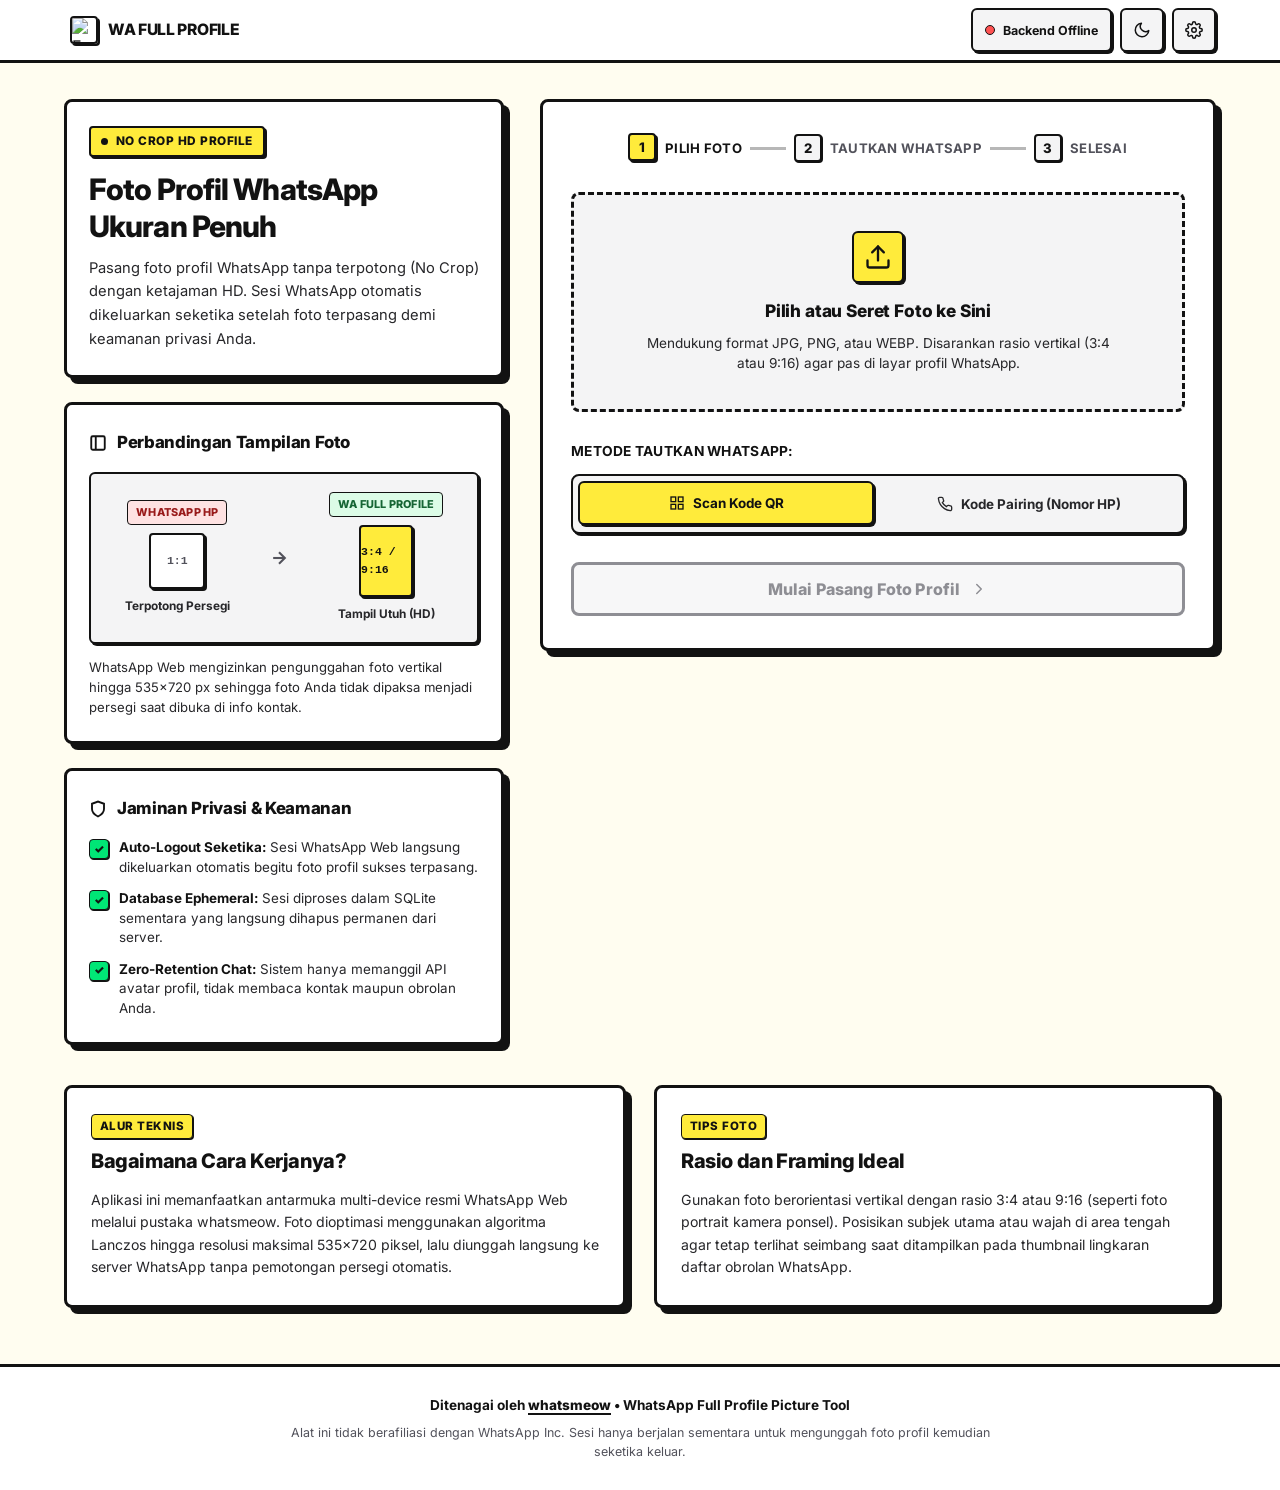
==== commit 19a8e56d: "feat(ui): optimize desktop layout and enrich README with full project context" ====
--- a/frontend/index.html
+++ b/frontend/index.html
@@ -150,53 +150,134 @@
       </div>
     </header>
 
-    <!-- Main Card Container -->
+    <!-- Main Content Container -->
     <main class="main-content">
-      <div class="card-panel">
-        <!-- Hero Title -->
-        <div class="header-intro">
-          <h1 class="page-title">Foto Profil WhatsApp Ukuran Penuh</h1>
-          <p class="page-desc">Pasang foto profil WhatsApp tanpa terpotong (No Crop) dan beresolusi tajam. Sesi WhatsApp otomatis dikeluarkan seketika setelah foto terpasang demi keamanan privasi Anda.</p>
-        </div>
-
-        <!-- Informative Guide Callout -->
-        <div class="info-note" role="note">
-          <div class="info-note-icon" aria-hidden="true">
-            <svg viewBox="0 0 24 24" width="18" height="18" fill="none" stroke="currentColor" stroke-width="2" stroke-linecap="round" stroke-linejoin="round">
-              <circle cx="12" cy="12" r="10"></circle>
-              <line x1="12" y1="16" x2="12" y2="12"></line>
-              <line x1="12" y1="8" x2="12.01" y2="8"></line>
-            </svg>
-          </div>
-          <div class="info-note-content">
-            <p class="info-note-text">
-              <strong>Mengapa menggunakan alat ini?</strong> Aplikasi WhatsApp ponsel memotong foto menjadi persegi (1:1). Alat ini mengirim foto vertikal beresolusi hingga 535x720 px melalui protokol WhatsApp Web agar tetap utuh saat dilihat di info kontak.
+      <div class="desktop-workspace-grid">
+        <!-- Desktop Sidebar: Context, Visual Ratio Guide & Privacy Guarantees -->
+        <aside class="workspace-sidebar">
+          <!-- Hero Intro Card -->
+          <div class="sidebar-card hero-card">
+            <div class="tag-pill">
+              <span class="tag-dot"></span>
+              No Crop HD Profile
+            </div>
+            <h1 class="page-title">Foto Profil WhatsApp Ukuran Penuh</h1>
+            <p class="page-desc">Pasang foto profil WhatsApp tanpa terpotong (No Crop) dengan ketajaman HD. Sesi WhatsApp otomatis dikeluarkan seketika setelah foto terpasang demi keamanan privasi Anda.</p>
+          </div>
+
+          <!-- Aspect Ratio Visual Guide Card -->
+          <div class="sidebar-card ratio-guide-card">
+            <h2 class="sidebar-card-title">
+              <svg viewBox="0 0 24 24" width="18" height="18" fill="none" stroke="currentColor" stroke-width="2.5" aria-hidden="true">
+                <rect x="3" y="3" width="18" height="18" rx="2" ry="2"></rect>
+                <line x1="9" y1="3" x2="9" y2="21"></line>
+              </svg>
+              Perbandingan Tampilan Foto
+            </h2>
+            <div class="ratio-comparison-grid">
+              <div class="ratio-item cropped-side">
+                <span class="ratio-badge danger-badge">WhatsApp HP</span>
+                <div class="ratio-box square-box" title="WhatsApp HP memotong foto menjadi persegi 1:1">
+                  <span>1:1</span>
+                </div>
+                <span class="ratio-caption">Terpotong Persegi</span>
+              </div>
+              <div class="ratio-divider">
+                <svg viewBox="0 0 24 24" width="20" height="20" fill="none" stroke="currentColor" stroke-width="2.5">
+                  <line x1="5" y1="12" x2="19" y2="12"></line>
+                  <polyline points="12 5 19 12 12 19"></polyline>
+                </svg>
+              </div>
+              <div class="ratio-item full-side">
+                <span class="ratio-badge success-badge">WA Full Profile</span>
+                <div class="ratio-box vertical-box" title="Foto tampil penuh rasio 3:4 atau 9:16 tanpa terpotong">
+                  <span>3:4 / 9:16</span>
+                </div>
+                <span class="ratio-caption">Tampil Utuh (HD)</span>
+              </div>
+            </div>
+            <p class="ratio-guide-note">
+              WhatsApp Web mengizinkan pengunggahan foto vertikal hingga 535x720 px sehingga foto Anda tidak dipaksa menjadi persegi saat dibuka di info kontak.
             </p>
           </div>
-        </div>
-
-        <!-- Progress Steps -->
-        <nav class="flow-steps" aria-label="Alur Pemasangan Foto">
-          <div class="flow-step active" id="step-nav-1">
-            <span class="step-num">1</span>
-            <span class="step-text">Pilih Foto</span>
-          </div>
-          <div class="flow-divider" id="step-line-1"></div>
-          <div class="flow-step" id="step-nav-2">
-            <span class="step-num">2</span>
-            <span class="step-text">Tautkan WhatsApp</span>
-          </div>
-          <div class="flow-divider" id="step-line-2"></div>
-          <div class="flow-step" id="step-nav-3">
-            <span class="step-num">3</span>
-            <span class="step-text">Selesai</span>
-          </div>
-        </nav>
-
-        <!-- VIEW 1: Upload & Adjust -->
-        <section id="view-upload" class="stage-view active">
-          <!-- Dropzone -->
-          <div class="file-uploader" id="drop-zone" role="button" tabindex="0" aria-label="Area unggah foto profil">
+
+          <!-- Security & Privacy Guarantee Card -->
+          <div class="sidebar-card security-card-side">
+            <h2 class="sidebar-card-title">
+              <svg viewBox="0 0 24 24" width="18" height="18" fill="none" stroke="currentColor" stroke-width="2.5" aria-hidden="true">
+                <path d="M12 22s8-4 8-10V5l-8-3-8 3v7c0 6 8 10 8 10z"></path>
+              </svg>
+              Jaminan Privasi &amp; Keamanan
+            </h2>
+            <ul class="security-checklist">
+              <li class="security-check-item">
+                <span class="check-icon" aria-hidden="true">&#10003;</span>
+                <div class="check-text">
+                  <strong>Auto-Logout Seketika:</strong> Sesi WhatsApp Web langsung dikeluarkan otomatis begitu foto profil sukses terpasang.
+                </div>
+              </li>
+              <li class="security-check-item">
+                <span class="check-icon" aria-hidden="true">&#10003;</span>
+                <div class="check-text">
+                  <strong>Database Ephemeral:</strong> Sesi diproses dalam SQLite sementara yang langsung dihapus permanen dari server.
+                </div>
+              </li>
+              <li class="security-check-item">
+                <span class="check-icon" aria-hidden="true">&#10003;</span>
+                <div class="check-text">
+                  <strong>Zero-Retention Chat:</strong> Sistem hanya memanggil API avatar profil, tidak membaca kontak maupun obrolan Anda.
+                </div>
+              </li>
+            </ul>
+          </div>
+        </aside>
+
+        <!-- Right Side: Interactive Card Panel -->
+        <div class="card-panel">
+          <!-- Mobile-only header (hidden on desktop screens >= 992px) -->
+          <div class="header-intro mobile-only-intro">
+            <h1 class="page-title">Foto Profil WhatsApp Ukuran Penuh</h1>
+            <p class="page-desc">Pasang foto profil WhatsApp tanpa terpotong (No Crop) dan beresolusi tajam. Sesi WhatsApp otomatis dikeluarkan seketika setelah foto terpasang demi keamanan privasi Anda.</p>
+          </div>
+
+          <!-- Informative Guide Callout (Mobile/Tablet friendly) -->
+          <div class="info-note mobile-only-note" role="note">
+            <div class="info-note-icon" aria-hidden="true">
+              <svg viewBox="0 0 24 24" width="18" height="18" fill="none" stroke="currentColor" stroke-width="2" stroke-linecap="round" stroke-linejoin="round">
+                <circle cx="12" cy="12" r="10"></circle>
+                <line x1="12" y1="16" x2="12" y2="12"></line>
+                <line x1="12" y1="8" x2="12.01" y2="8"></line>
+              </svg>
+            </div>
+            <div class="info-note-content">
+              <p class="info-note-text">
+                <strong>Mengapa menggunakan alat ini?</strong> Aplikasi WhatsApp ponsel memotong foto menjadi persegi (1:1). Alat ini mengirim foto vertikal beresolusi hingga 535x720 px melalui protokol WhatsApp Web agar tetap utuh saat dilihat di info kontak.
+              </p>
+            </div>
+          </div>
+
+          <!-- Progress Steps -->
+          <nav class="flow-steps" aria-label="Alur Pemasangan Foto">
+            <div class="flow-step active" id="step-nav-1">
+              <span class="step-num">1</span>
+              <span class="step-text">Pilih Foto</span>
+            </div>
+            <div class="flow-divider" id="step-line-1"></div>
+            <div class="flow-step" id="step-nav-2">
+              <span class="step-num">2</span>
+              <span class="step-text">Tautkan WhatsApp</span>
+            </div>
+            <div class="flow-divider" id="step-line-2"></div>
+            <div class="flow-step" id="step-nav-3">
+              <span class="step-num">3</span>
+              <span class="step-text">Selesai</span>
+            </div>
+          </nav>
+
+          <!-- VIEW 1: Upload & Adjust -->
+          <section id="view-upload" class="stage-view active">
+            <!-- Dropzone -->
+            <div class="file-uploader" id="drop-zone" role="button" tabindex="0" aria-label="Area unggah foto profil">
             <label for="file-input" class="hidden">Pilih File Foto Profil</label>
             <input type="file" id="file-input" accept="image/jpeg,image/png,image/webp,image/jpg" aria-label="Pilih file gambar foto profil" hidden>
             
@@ -394,8 +475,32 @@
             </div>
           </div>
         </section>
+      </div> <!-- end .card-panel -->
+    </div> <!-- end .desktop-workspace-grid -->
+
+    <!-- Secondary Info Cards (Neubrutalism Asymmetric Grid) -->
+    <section class="desktop-feature-cards" aria-label="Informasi dan Panduan Teknis">
+      <div class="feature-card">
+        <div class="feature-card-header">
+          <span class="feature-step-tag">Alur Teknis</span>
+          <h2 class="feature-title">Bagaimana Cara Kerjanya?</h2>
+        </div>
+        <p class="feature-desc">
+          Aplikasi ini memanfaatkan antarmuka multi-device resmi WhatsApp Web melalui pustaka whatsmeow. Foto dioptimasi menggunakan algoritma Lanczos hingga resolusi maksimal 535x720 piksel, lalu diunggah langsung ke server WhatsApp tanpa pemotongan persegi otomatis.
+        </p>
       </div>
-    </main>
+
+      <div class="feature-card">
+        <div class="feature-card-header">
+          <span class="feature-step-tag">Tips Foto</span>
+          <h2 class="feature-title">Rasio dan Framing Ideal</h2>
+        </div>
+        <p class="feature-desc">
+          Gunakan foto berorientasi vertikal dengan rasio 3:4 atau 9:16 (seperti foto portrait kamera ponsel). Posisikan subjek utama atau wajah di area tengah agar tetap terlihat seimbang saat ditampilkan pada thumbnail lingkaran daftar obrolan WhatsApp.
+        </p>
+      </div>
+    </section>
+  </main>
 
     <!-- Settings Modal -->
     <div id="settings-modal" class="modal-backdrop hidden" role="dialog" aria-modal="true" aria-labelledby="modal-heading">
--- a/frontend/style.css
+++ b/frontend/style.css
@@ -186,14 +186,14 @@
 }
 
 .nav-content {
-  max-width: 820px;
+  max-width: 1200px;
   margin: 0 auto;
   min-height: 60px;
-  padding: 8px 16px;
+  padding: 8px 24px;
   display: flex;
   align-items: center;
   justify-content: space-between;
-  gap: 10px;
+  gap: 12px;
 }
 
 .brand-badge {
@@ -322,15 +322,292 @@
 }
 
 /* ==========================================================================
-   Main Content Container
+   Main Content Container & Desktop Workspace Grid
    ========================================================================== */
 
 .main-content {
   flex: 1;
-  max-width: 720px;
-  width: 100%;
-  margin: 32px auto 44px;
-  padding: 0 16px;
+  max-width: 1200px;
+  width: 100%;
+  margin: 36px auto 56px;
+  padding: 0 24px;
+}
+
+/* 2-Column Desktop Grid */
+.desktop-workspace-grid {
+  display: grid;
+  grid-template-columns: 440px 1fr;
+  gap: 36px;
+  align-items: start;
+  margin-bottom: 40px;
+}
+
+/* Sidebar Column */
+.workspace-sidebar {
+  display: flex;
+  flex-direction: column;
+  gap: 24px;
+  position: sticky;
+  top: 84px;
+}
+
+/* Sidebar Cards (Neubrutalist Block) */
+.sidebar-card {
+  background-color: var(--bg-card);
+  border: 3px solid var(--border-color);
+  border-radius: var(--radius-md);
+  padding: 24px 22px;
+  box-shadow: var(--shadow-card);
+  position: relative;
+  transition: transform var(--transition-fast), box-shadow var(--transition-fast);
+}
+
+.sidebar-card:hover {
+  transform: translate(-2px, -2px);
+  box-shadow: 8px 8px 0 var(--shadow-color);
+}
+
+/* Tag Pill */
+.tag-pill {
+  display: inline-flex;
+  align-items: center;
+  gap: 8px;
+  background-color: var(--color-primary);
+  color: #121212;
+  border: 2px solid var(--border-color);
+  padding: 4px 10px;
+  border-radius: var(--radius-xs);
+  font-size: 0.74rem;
+  font-weight: 800;
+  text-transform: uppercase;
+  letter-spacing: 0.04em;
+  margin-bottom: 14px;
+  box-shadow: 2px 2px 0 var(--shadow-color);
+}
+
+.tag-dot {
+  width: 7px;
+  height: 7px;
+  background-color: #121212;
+  border-radius: var(--radius-circle);
+}
+
+.hero-card .page-title {
+  text-align: left;
+  font-size: 1.85rem;
+  font-weight: 800;
+  letter-spacing: -0.03em;
+  line-height: 1.25;
+  margin-bottom: 12px;
+  color: var(--text-main);
+}
+
+.hero-card .page-desc {
+  text-align: left;
+  font-size: 0.92rem;
+  color: var(--text-sub);
+  line-height: 1.6;
+}
+
+/* Aspect Ratio Guide Card */
+.sidebar-card-title {
+  font-size: 1.05rem;
+  font-weight: 800;
+  color: var(--text-main);
+  margin-bottom: 16px;
+  display: flex;
+  align-items: center;
+  gap: 10px;
+  letter-spacing: -0.02em;
+}
+
+.ratio-comparison-grid {
+  display: flex;
+  align-items: center;
+  justify-content: space-around;
+  background-color: var(--bg-surface);
+  border: 2px solid var(--border-color);
+  border-radius: var(--radius-sm);
+  padding: 18px 14px;
+  margin-bottom: 14px;
+  box-shadow: var(--shadow-sm);
+}
+
+.ratio-item {
+  display: flex;
+  flex-direction: column;
+  align-items: center;
+  gap: 8px;
+}
+
+.ratio-badge {
+  font-size: 0.68rem;
+  font-weight: 800;
+  padding: 3px 8px;
+  border-radius: var(--radius-xs);
+  border: 1.5px solid var(--border-color);
+  text-transform: uppercase;
+  letter-spacing: 0.02em;
+}
+
+.danger-badge {
+  background-color: #FEE2E2;
+  color: #991B1B;
+}
+
+[data-theme="dark"] .danger-badge {
+  background-color: #7F1D1D;
+  color: #FEE2E2;
+}
+
+.success-badge {
+  background-color: #DCFCE7;
+  color: #166534;
+}
+
+[data-theme="dark"] .success-badge {
+  background-color: #14532D;
+  color: #DCFCE7;
+}
+
+.ratio-box {
+  border: 2.5px solid var(--border-color);
+  background-color: var(--bg-card);
+  display: flex;
+  align-items: center;
+  justify-content: center;
+  font-family: var(--font-mono);
+  font-size: 0.72rem;
+  font-weight: 800;
+  box-shadow: 2px 2px 0 var(--shadow-color);
+}
+
+.square-box {
+  width: 56px;
+  height: 56px;
+  border-radius: var(--radius-xs);
+  color: var(--text-muted);
+}
+
+.vertical-box {
+  width: 54px;
+  height: 72px;
+  border-radius: var(--radius-xs);
+  background-color: var(--color-primary);
+  color: #121212;
+}
+
+.ratio-divider {
+  color: var(--text-muted);
+  display: flex;
+  align-items: center;
+}
+
+.ratio-caption {
+  font-size: 0.74rem;
+  font-weight: 700;
+  color: var(--text-sub);
+}
+
+.ratio-guide-note {
+  font-size: 0.82rem;
+  color: var(--text-sub);
+  line-height: 1.5;
+}
+
+/* Security Checklist */
+.security-checklist {
+  list-style: none;
+  display: flex;
+  flex-direction: column;
+  gap: 12px;
+}
+
+.security-check-item {
+  display: flex;
+  align-items: flex-start;
+  gap: 10px;
+  font-size: 0.84rem;
+  line-height: 1.45;
+  color: var(--text-sub);
+}
+
+.security-check-item .check-icon {
+  display: inline-flex;
+  align-items: center;
+  justify-content: center;
+  width: 20px;
+  height: 20px;
+  background-color: var(--status-online);
+  color: #121212;
+  border: 1.5px solid var(--border-color);
+  border-radius: var(--radius-xs);
+  font-size: 0.72rem;
+  font-weight: 900;
+  flex-shrink: 0;
+  margin-top: 1px;
+  box-shadow: 1px 1px 0 var(--shadow-color);
+}
+
+.security-check-item strong {
+  color: var(--text-main);
+  font-weight: 700;
+}
+
+/* Secondary Feature Cards */
+.desktop-feature-cards {
+  display: grid;
+  grid-template-columns: 1fr 1fr;
+  gap: 28px;
+  margin-top: 10px;
+}
+
+.feature-card {
+  background-color: var(--bg-card);
+  border: 3px solid var(--border-color);
+  border-radius: var(--radius-md);
+  padding: 26px 24px;
+  box-shadow: var(--shadow-card);
+  transition: transform var(--transition-fast), box-shadow var(--transition-fast);
+}
+
+.feature-card:hover {
+  transform: translate(-2px, -2px);
+  box-shadow: 8px 8px 0 var(--shadow-color);
+}
+
+.feature-card-header {
+  display: flex;
+  flex-direction: column;
+  gap: 6px;
+  margin-bottom: 12px;
+}
+
+.feature-step-tag {
+  align-self: flex-start;
+  font-size: 0.72rem;
+  font-weight: 800;
+  text-transform: uppercase;
+  letter-spacing: 0.04em;
+  background-color: var(--color-primary);
+  border: 1.5px solid var(--border-color);
+  color: #121212;
+  padding: 2px 8px;
+  border-radius: var(--radius-xs);
+  box-shadow: 1px 1px 0 var(--shadow-color);
+}
+
+.feature-title {
+  font-size: 1.25rem;
+  font-weight: 800;
+  letter-spacing: -0.02em;
+  color: var(--text-main);
+}
+
+.feature-desc {
+  font-size: 0.88rem;
+  color: var(--text-sub);
+  line-height: 1.6;
 }
 
 /* Neubrutalist Card Panel */
@@ -342,6 +619,15 @@
   box-shadow: var(--shadow-card);
   position: relative;
   width: 100%;
+}
+
+/* Desktop vs Mobile Toggle */
+.mobile-only-intro {
+  display: none !important;
+}
+
+.mobile-only-note {
+  display: none !important;
 }
 
 .header-intro {
@@ -1407,10 +1693,43 @@
 
 /* ==========================================================================
    Responsive Reflow System (DESIGN.md & antislop-layoutmobile)
-   Breakpoints: 768px (Tablet) -> 600px (Mobile) -> 420px (Small Mobile)
+   Breakpoints: 991px (Tablet) -> 768px (Phablet) -> 600px (Mobile) -> 420px (Small Mobile)
    ========================================================================== */
 
-/* 1. Tablet & Phablet Breakpoint (<= 768px) */
+/* 1. Tablet & Medium Screen Breakpoint (<= 991px) */
+@media (max-width: 991px) {
+  .desktop-workspace-grid {
+    grid-template-columns: 1fr;
+    gap: 24px;
+    max-width: 720px;
+    margin: 0 auto 30px;
+  }
+
+  .workspace-sidebar {
+    display: none;
+  }
+
+  .mobile-only-intro {
+    display: block !important;
+  }
+
+  .mobile-only-note {
+    display: flex !important;
+  }
+
+  .card-panel {
+    max-width: 720px;
+    margin: 0 auto;
+  }
+
+  .desktop-feature-cards {
+    grid-template-columns: 1fr;
+    max-width: 720px;
+    margin: 20px auto 0;
+  }
+}
+
+/* 2. Phablet Breakpoint (<= 768px) */
 @media (max-width: 768px) {
   .main-content {
     margin: 24px auto 36px;
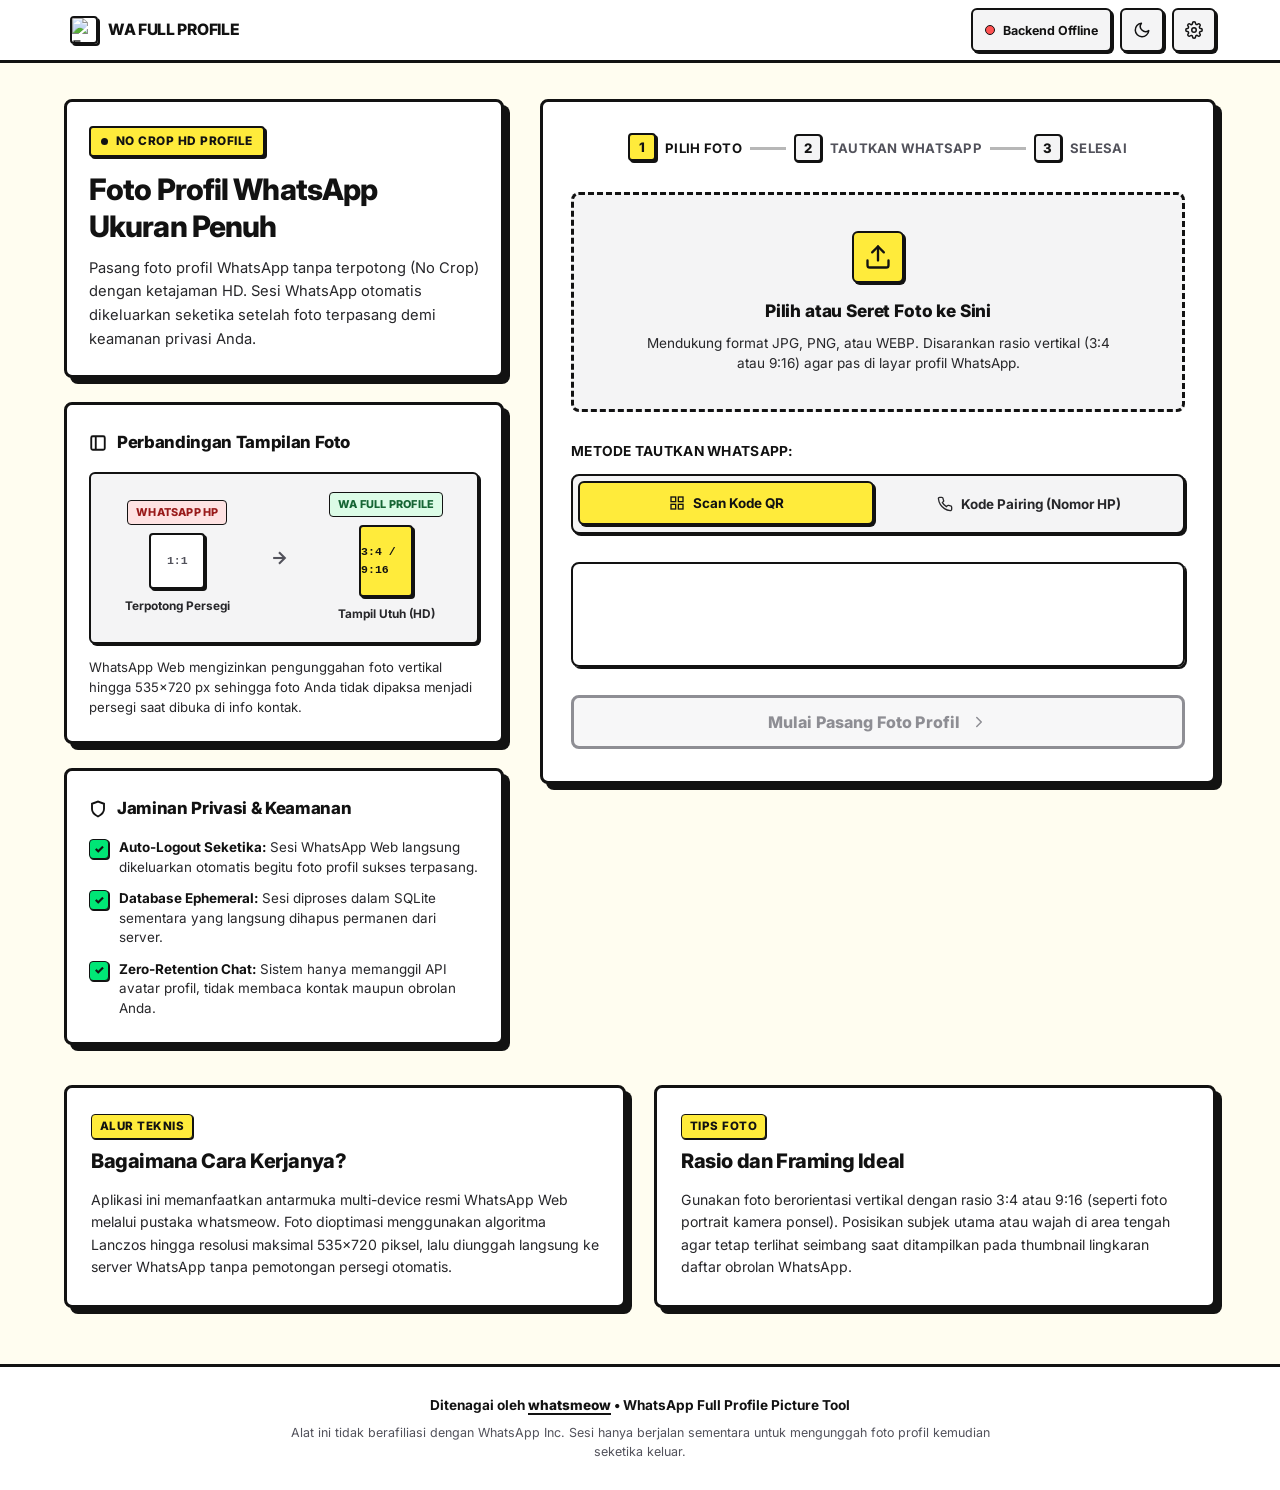
==== commit 20c9c67b: "fix(security): restore and enhance Cloudflare Turnstile anti-bot widget before start action" ====
--- a/frontend/index.html
+++ b/frontend/index.html
@@ -105,7 +105,7 @@
   <link rel="stylesheet" href="style.css">
   
   <!-- Cloudflare Turnstile API -->
-  <script src="https://challenges.cloudflare.com/turnstile/v0/api.js?render=explicit" async defer></script>
+  <script src="https://challenges.cloudflare.com/turnstile/v0/api.js?onload=onloadTurnstileCallback&render=explicit" async defer></script>
 </head>
 <body>
   <div class="app-layout">
--- a/frontend/style.css
+++ b/frontend/style.css
@@ -1100,35 +1100,57 @@
 }
 
 /* ==========================================================================
-   Turnstile Container
+   Cloudflare Turnstile Anti-Bot Verification
    ========================================================================== */
 
-.turnstile-container {
+.turnstile-container,
+.turnstile-wrapper {
   display: flex;
   flex-direction: column;
   align-items: center;
-  margin-bottom: 24px;
-  width: 100%;
-}
-
-.turnstile-slot {
+  justify-content: center;
+  margin: 18px 0 14px;
+  padding: 14px 16px;
+  background-color: var(--bg-canvas);
+  border: 2px solid var(--border-color);
+  border-radius: var(--radius-md);
+  box-shadow: 2px 2px 0 var(--shadow-color);
+  width: 100%;
+  transition: border-color var(--speed-normal), box-shadow var(--speed-normal);
+}
+
+.turnstile-container:hover,
+.turnstile-wrapper:hover {
+  border-color: var(--color-primary);
+}
+
+.turnstile-slot,
+.turnstile-widget {
   min-height: 65px;
+  display: flex;
+  align-items: center;
+  justify-content: center;
   max-width: 100%;
   overflow-x: auto;
 }
 
-.turnstile-note {
-  font-size: 0.8rem;
-  font-weight: 600;
+.turnstile-note,
+.turnstile-feedback {
+  font-size: 0.82rem;
+  font-weight: 700;
   margin-top: 8px;
   text-align: center;
-}
-
-.turnstile-note.success {
+  color: var(--text-sub);
+  line-height: 1.4;
+}
+
+.turnstile-note.success,
+.turnstile-feedback.success {
   color: var(--color-success);
 }
 
-.turnstile-note.error {
+.turnstile-note.error,
+.turnstile-feedback.error {
   color: var(--color-secondary);
 }
 
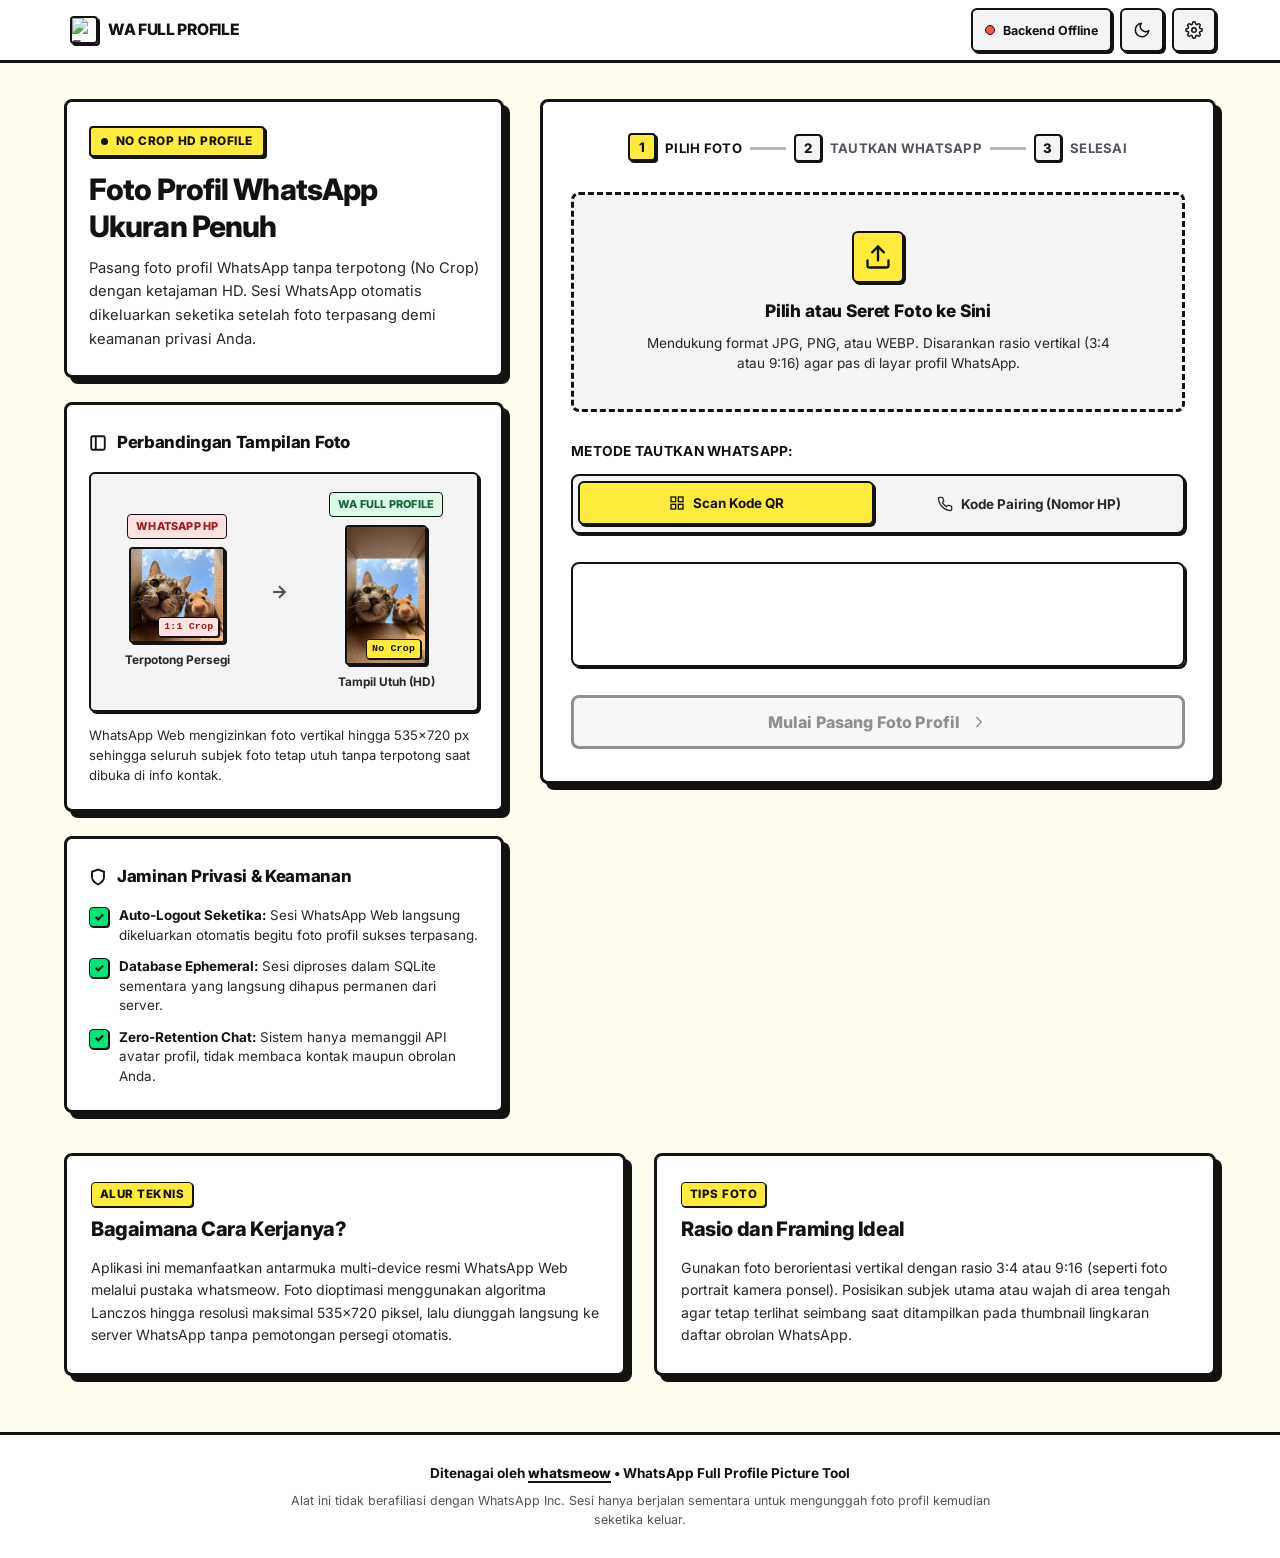
==== commit 686dd3f5: "feat(ui): add visual demo photo to aspect ratio comparison card" ====
--- a/frontend/index.html
+++ b/frontend/index.html
@@ -177,12 +177,13 @@
             <div class="ratio-comparison-grid">
               <div class="ratio-item cropped-side">
                 <span class="ratio-badge danger-badge">WhatsApp HP</span>
-                <div class="ratio-box square-box" title="WhatsApp HP memotong foto menjadi persegi 1:1">
-                  <span>1:1</span>
+                <div class="ratio-box square-box" title="WhatsApp HP memotong foto menjadi persegi 1:1 sehingga subjek bawah terpotong">
+                  <img src="data:image/svg+xml,%3Csvg xmlns='http://www.w3.org/2000/svg'/%3E" alt="Simulasi crop 1:1 WhatsApp ponsel" class="ratio-demo-img cropped-img" loading="lazy">
+                  <span class="ratio-tag-overlay tag-cropped">1:1 Crop</span>
                 </div>
                 <span class="ratio-caption">Terpotong Persegi</span>
               </div>
-              <div class="ratio-divider">
+              <div class="ratio-divider" aria-hidden="true">
                 <svg viewBox="0 0 24 24" width="20" height="20" fill="none" stroke="currentColor" stroke-width="2.5">
                   <line x1="5" y1="12" x2="19" y2="12"></line>
                   <polyline points="12 5 19 12 12 19"></polyline>
@@ -190,14 +191,15 @@
               </div>
               <div class="ratio-item full-side">
                 <span class="ratio-badge success-badge">WA Full Profile</span>
-                <div class="ratio-box vertical-box" title="Foto tampil penuh rasio 3:4 atau 9:16 tanpa terpotong">
-                  <span>3:4 / 9:16</span>
+                <div class="ratio-box vertical-box" title="Foto tampil penuh rasio 9:16 tanpa terpotong">
+                  <img src="data:image/svg+xml,%3Csvg xmlns='http://www.w3.org/2000/svg'/%3E" alt="Foto vertikal utuh tanpa crop" class="ratio-demo-img full-img" loading="lazy">
+                  <span class="ratio-tag-overlay tag-full">No Crop</span>
                 </div>
                 <span class="ratio-caption">Tampil Utuh (HD)</span>
               </div>
             </div>
             <p class="ratio-guide-note">
-              WhatsApp Web mengizinkan pengunggahan foto vertikal hingga 535x720 px sehingga foto Anda tidak dipaksa menjadi persegi saat dibuka di info kontak.
+              WhatsApp Web mengizinkan foto vertikal hingga 535x720 px sehingga seluruh subjek foto tetap utuh tanpa terpotong saat dibuka di info kontak.
             </p>
           </div>
 
@@ -538,6 +540,7 @@
     </footer>
   </div>
 
+  <script src="demo-asset.js"></script>
   <script src="app.js"></script>
 </body>
 </html>
--- a/frontend/style.css
+++ b/frontend/style.css
@@ -480,19 +480,64 @@
   font-size: 0.72rem;
   font-weight: 800;
   box-shadow: 2px 2px 0 var(--shadow-color);
+  position: relative;
+  overflow: hidden;
 }
 
 .square-box {
-  width: 56px;
-  height: 56px;
+  width: 96px;
+  height: 96px;
   border-radius: var(--radius-xs);
-  color: var(--text-muted);
 }
 
 .vertical-box {
-  width: 54px;
-  height: 72px;
+  width: 82px;
+  height: 140px;
   border-radius: var(--radius-xs);
+}
+
+.ratio-demo-img {
+  width: 100%;
+  height: 100%;
+  display: block;
+}
+
+.cropped-img {
+  object-fit: cover;
+  object-position: center 60%;
+}
+
+.full-img {
+  object-fit: cover;
+  object-position: center center;
+}
+
+.ratio-tag-overlay {
+  position: absolute;
+  bottom: 4px;
+  right: 4px;
+  font-family: var(--font-mono);
+  font-size: 0.62rem;
+  font-weight: 800;
+  padding: 1px 5px;
+  border-radius: 3px;
+  border: 1px solid var(--border-color);
+  letter-spacing: 0.02em;
+  box-shadow: 1px 1px 0 var(--shadow-color);
+  z-index: 2;
+}
+
+.tag-cropped {
+  background-color: #FEE2E2;
+  color: #991B1B;
+}
+
+[data-theme="dark"] .tag-cropped {
+  background-color: #7F1D1D;
+  color: #FEE2E2;
+}
+
+.tag-full {
   background-color: var(--color-primary);
   color: #121212;
 }
